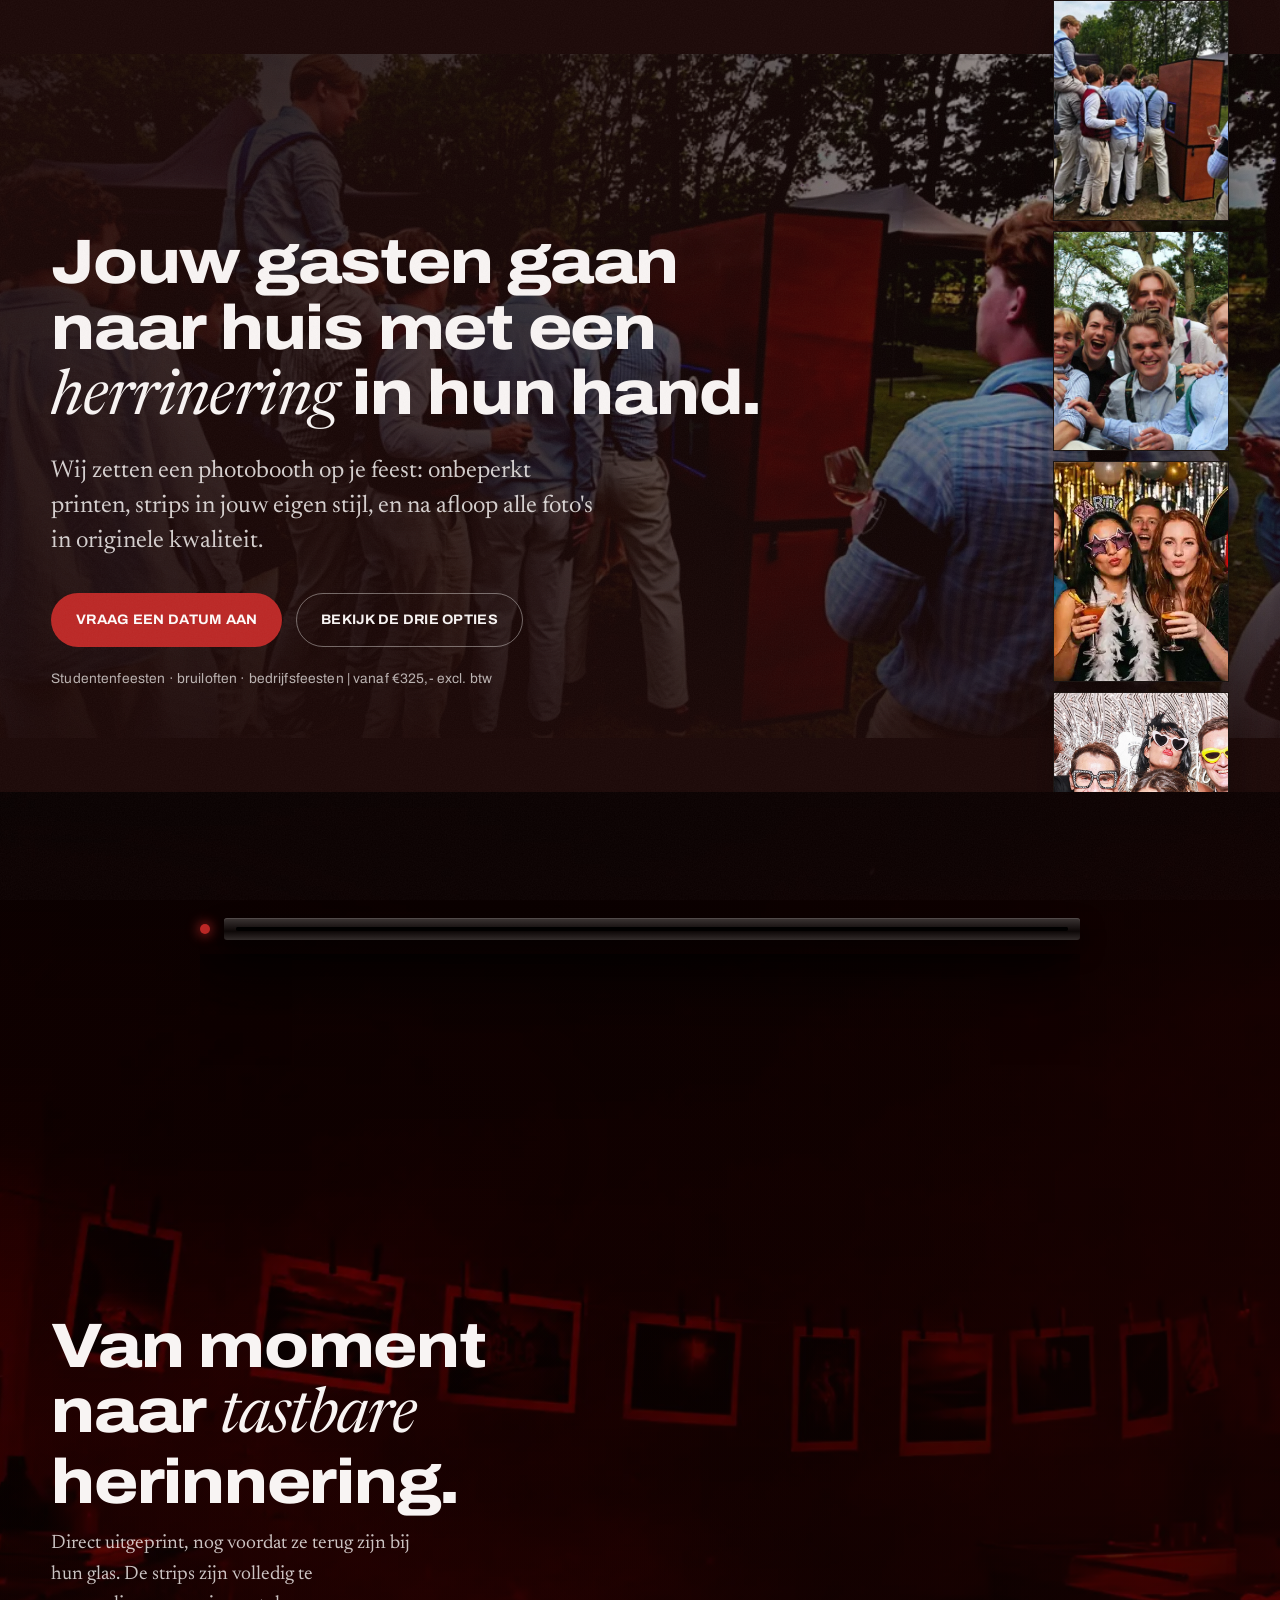
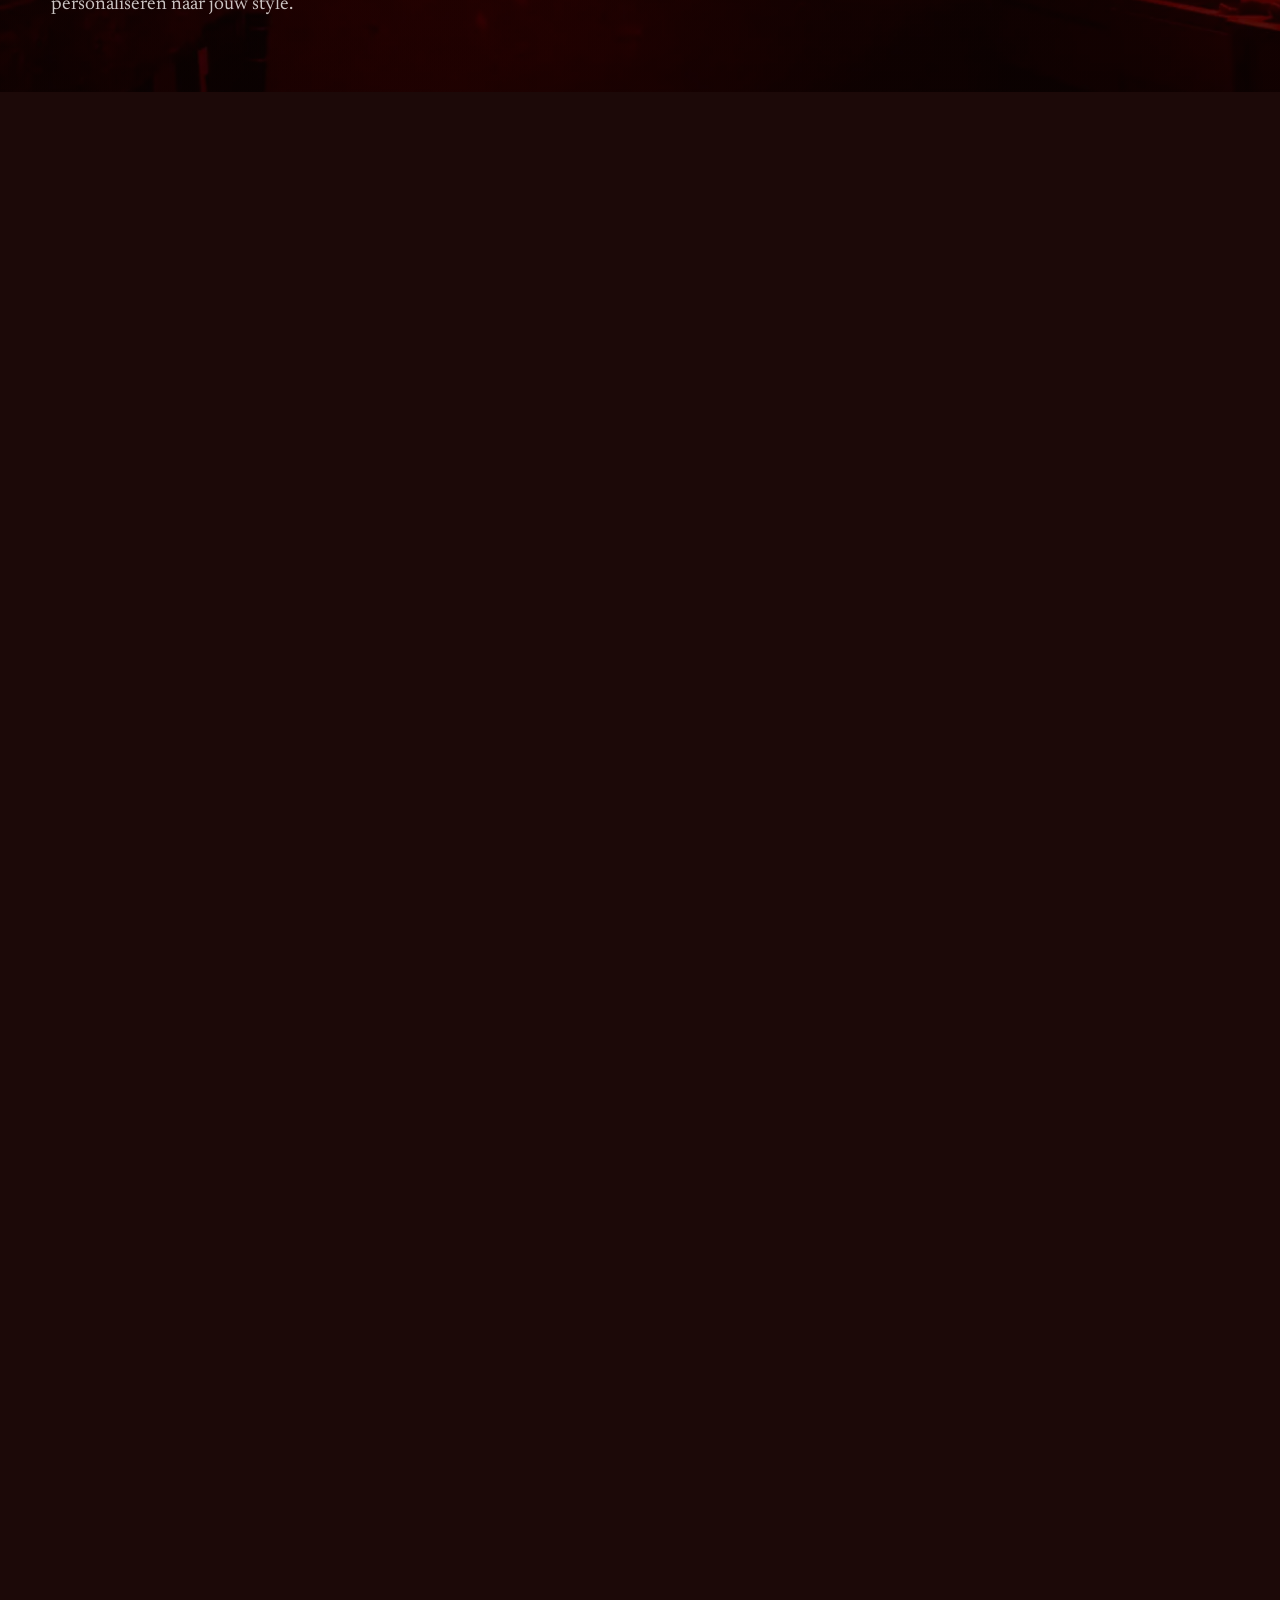
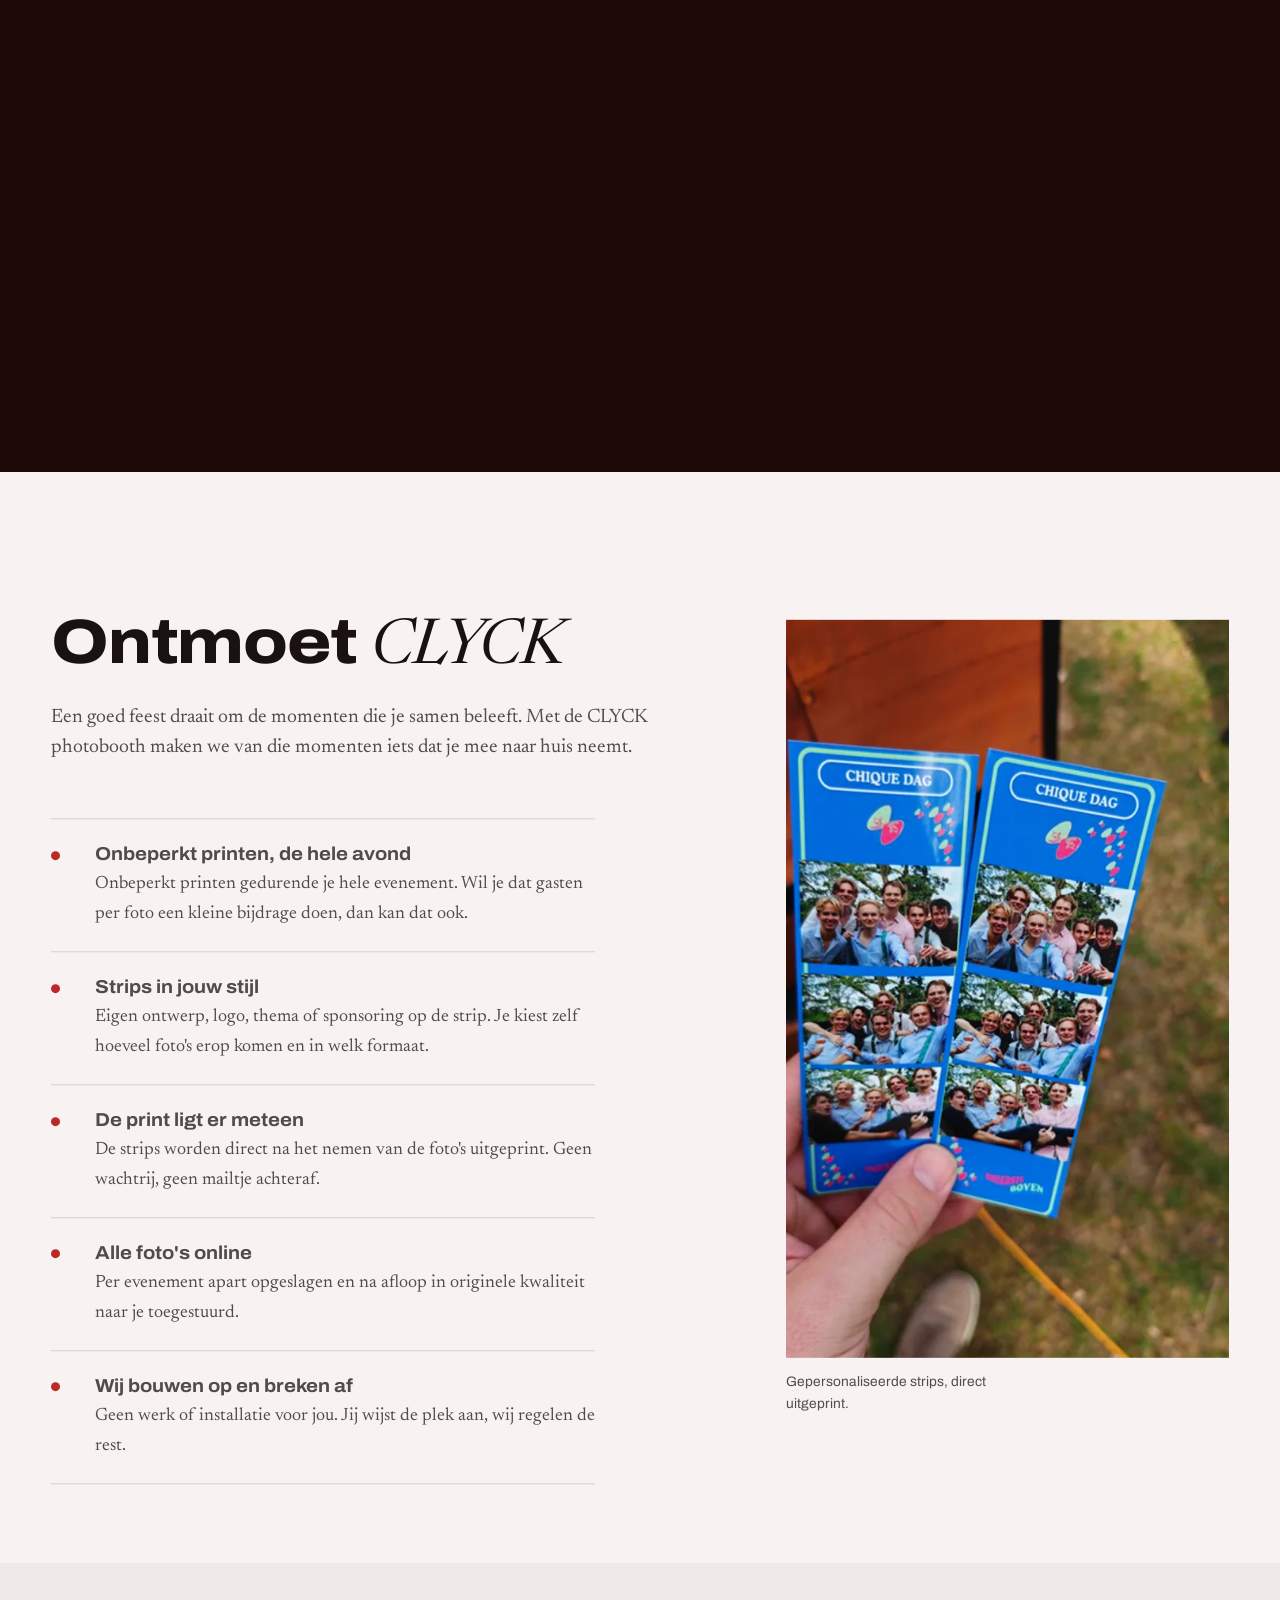
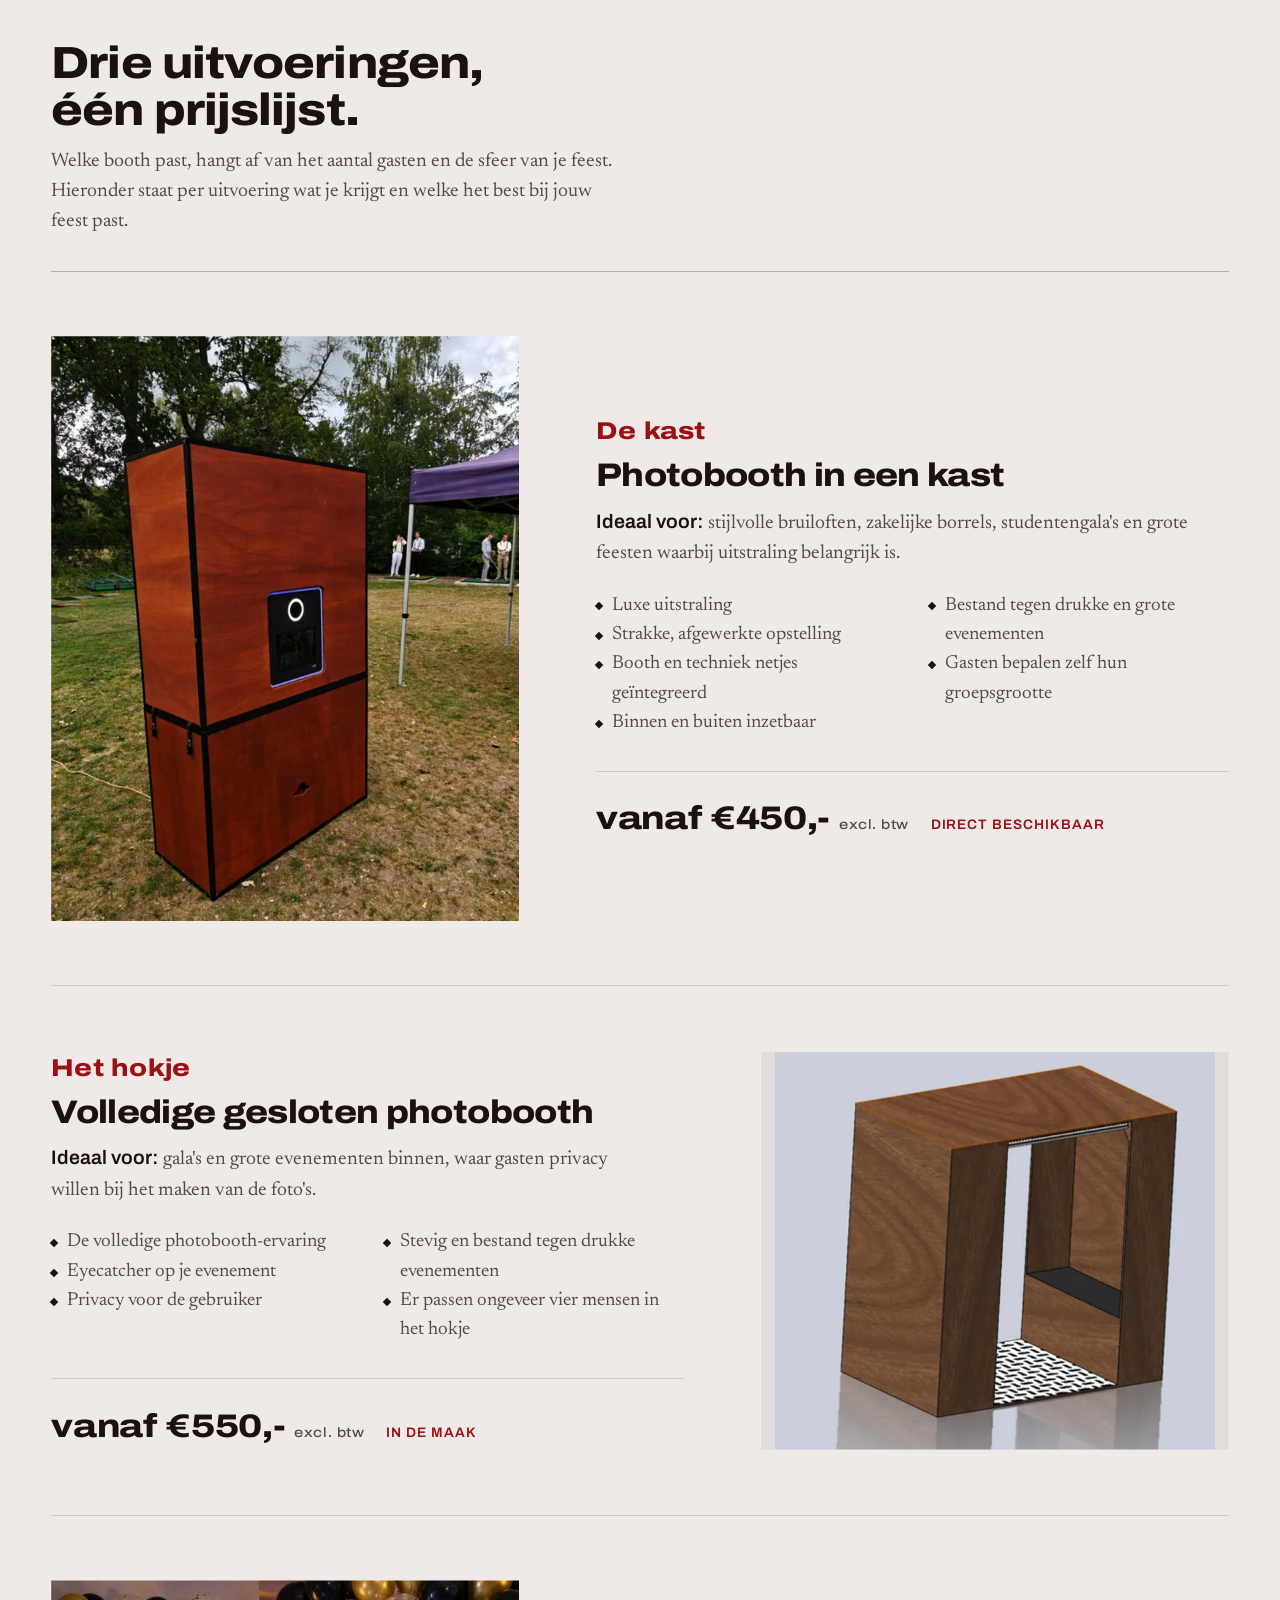
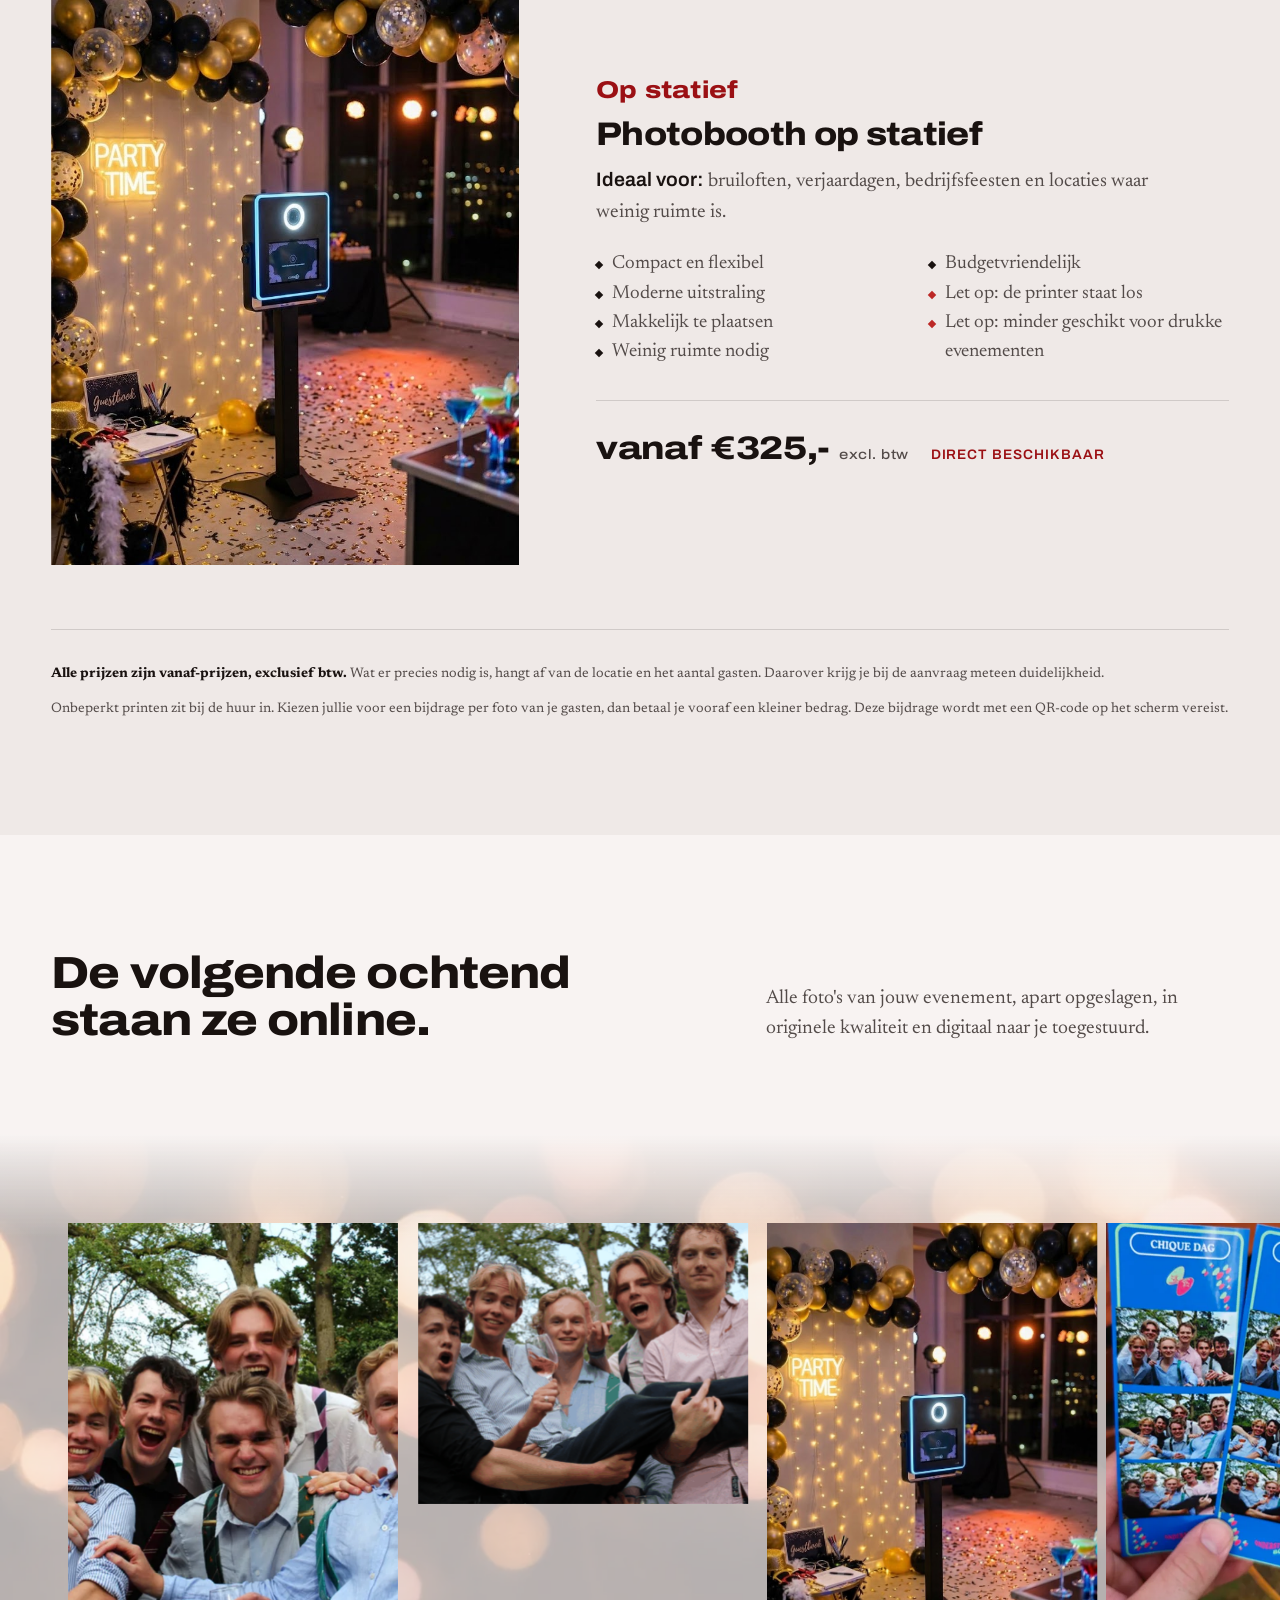
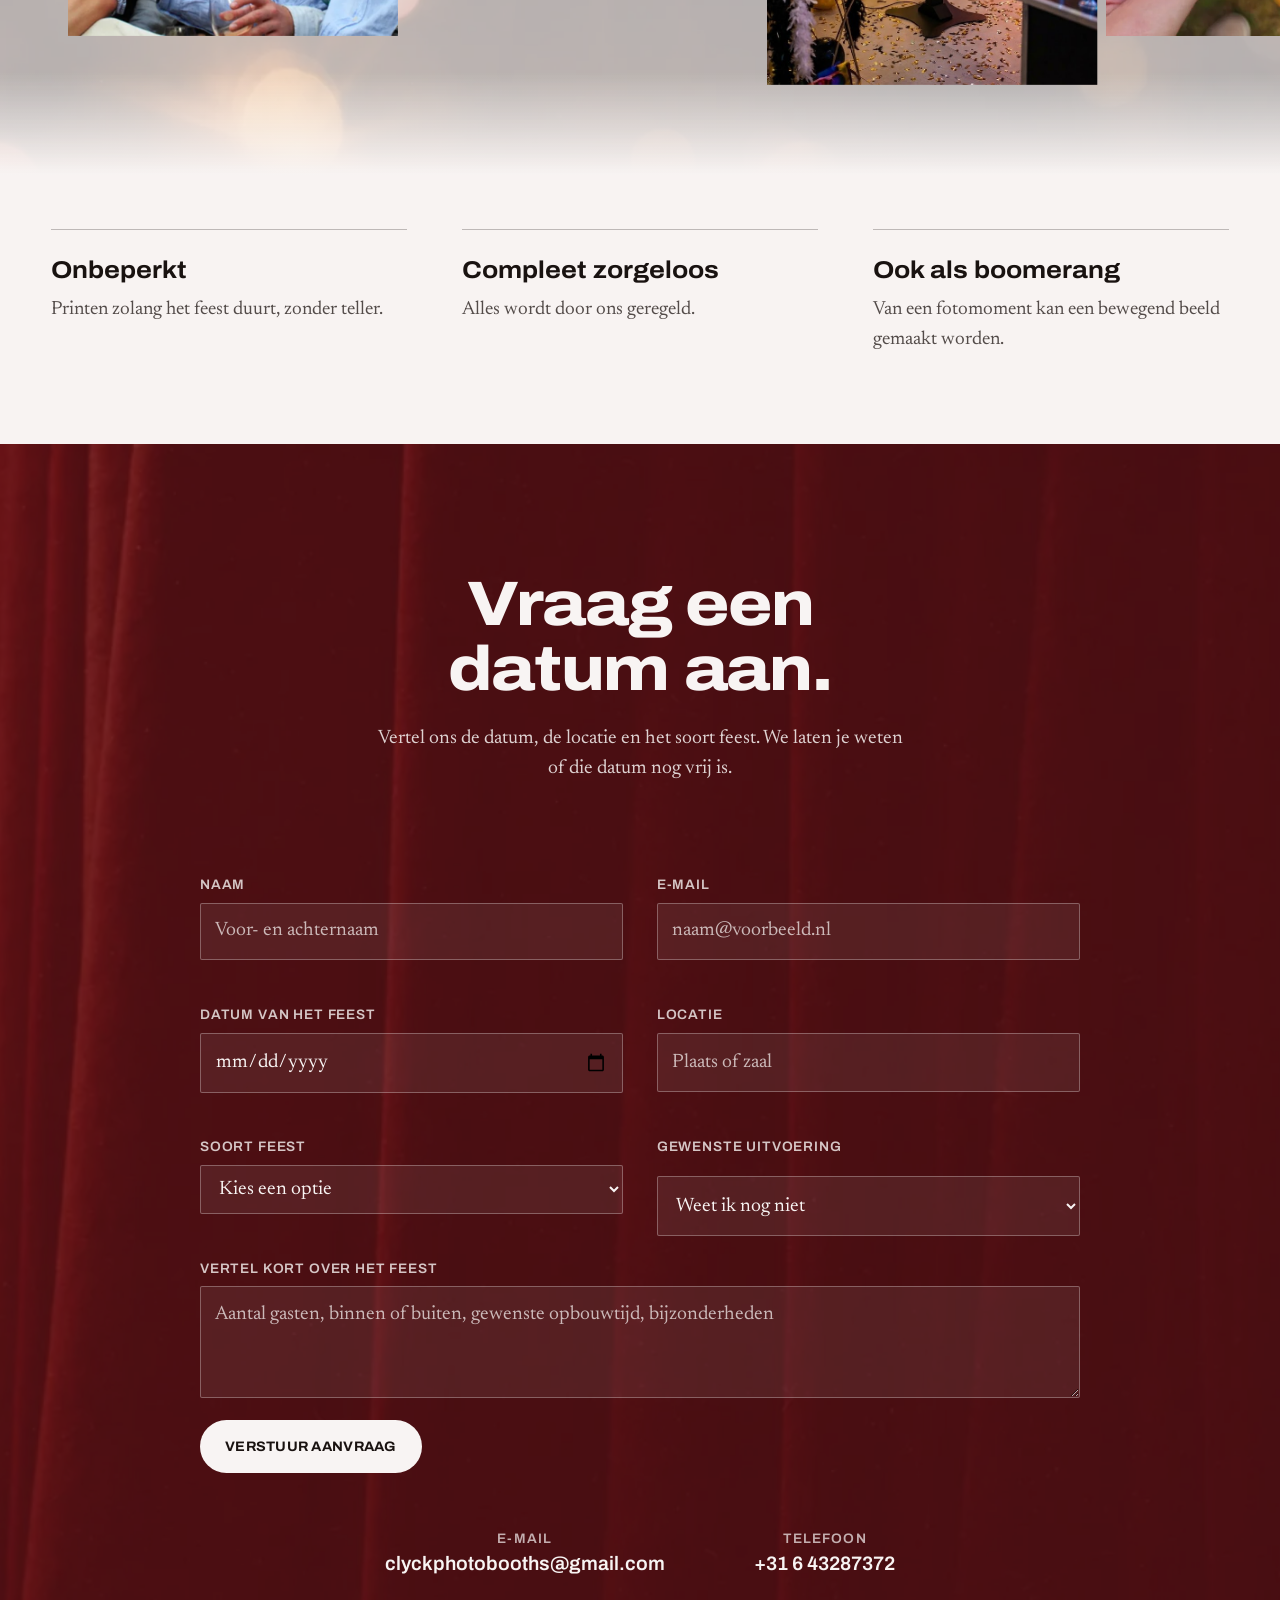
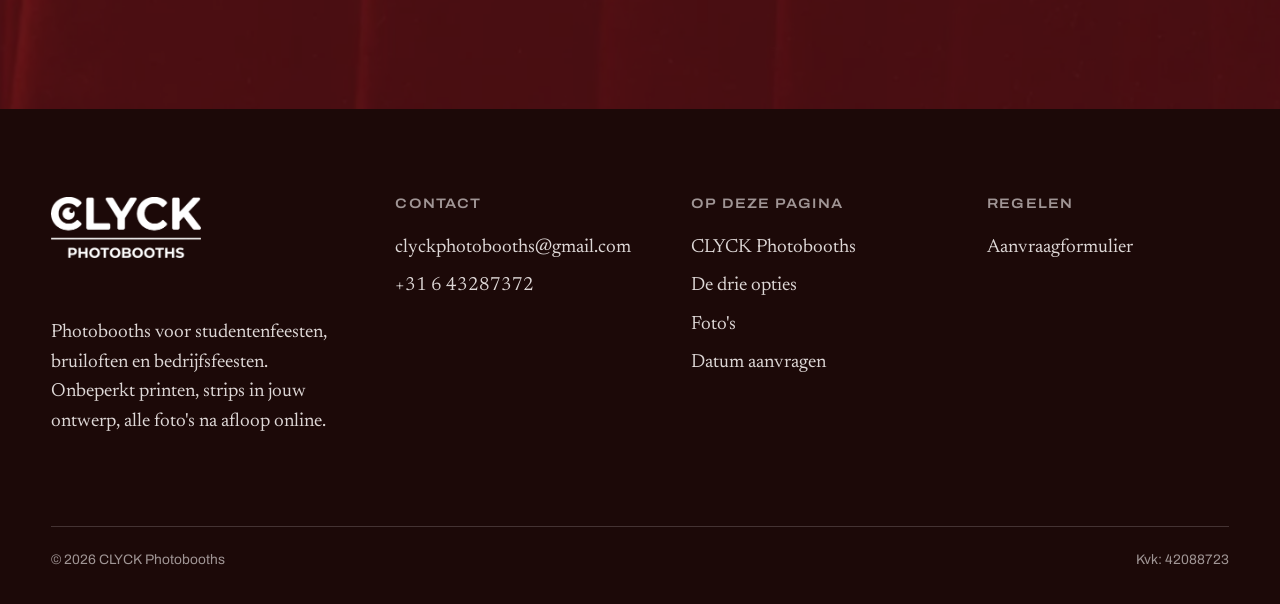
==== index.html @ 5e14bb79 "Boomerang en tekst verbetering" ====
<!DOCTYPE html>
<html lang="nl" class="no-js">
<head>
<meta charset="utf-8">
<meta name="viewport" content="width=device-width, initial-scale=1">
<title>CLYCK Photobooths — photobooth verhuur voor studentenfeesten, bruiloften en bedrijfsfeesten</title>
<meta name="description" content="CLYCK zet een photobooth op je feest: onbeperkt printen, fotostrips in jouw eigen ontwerp en alle foto's na afloop online. Drie uitvoeringen, vanaf €325,- excl. btw.">
<meta name="theme-color" content="#f6f3f1">
<meta property="og:title" content="CLYCK Photobooths">
<meta property="og:description" content="Onbeperkt printen, strips in jouw eigen stijl, alle foto's na afloop online.">
<meta property="og:image" content="assets/img/hero-partij.webp">
<meta property="og:type" content="website">
<link rel="icon" href="assets/logo/favicon.png">
<link rel="preload" as="image" href="assets/img/hero-partij.webp" fetchpriority="high">
<script>document.documentElement.classList.remove('no-js');document.documentElement.classList.add('js');</script>
<link rel="stylesheet" href="assets/css/style.css">
</head>
<body>
<a class="skip" href="#main">Naar de inhoud</a>
<div class="grain" aria-hidden="true"></div>


<header class="nav" id="nav">
  <a class="nav__logo" href="#top" aria-label="CLYCK Photobooths — naar boven">
    <img src="assets/logo/clyck-ink.webp" alt="CLYCK Photobooths" width="340" height="137">
    </a>
  <nav class="nav__links" aria-label="Hoofdnavigatie">
    <a href="#zo-werkt-het">Ontmoet CLYCK</a>
    <a href="#opties">Opties</a>
    <a href="#fotos">Foto's</a>
    <a href="#vragen">Vragen</a>
  </nav>
  <a class="btn btn--solid btn--sm nav__cta" href="#contact">Vraag een datum aan</a>
</header>

<main id="main">

  <section class="hero" id="top">
    <div class="hero__media">
      <img src="assets/img/hero-partij.webp" alt="Gasten op een tuinfeest rond een houten photobooth, tegen het vallen van de avond" width="1400" height="638" fetchpriority="high" decoding="async">
    </div>
    <div class="hero__scrim" aria-hidden="true"></div>
    <div class="hero__bar hero__bar--top" data-letterbox aria-hidden="true"></div>
    <div class="hero__bar hero__bar--bottom" data-letterbox aria-hidden="true"></div>

    <div class="wrap hero__grid">
      <div class="hero__copy">
        <h1 data-reveal-mask><span>Jouw gasten gaan naar huis met een <em>herrinering</em> in hun hand.</span></h1>
        <p class="lead" data-reveal>Wij zetten een photobooth op je feest: onbeperkt printen, strips in jouw eigen stijl, en na afloop alle foto's in originele kwaliteit.</p>
        <div class="hero__cta" data-reveal>
          <a class="btn btn--solid" href="#contact">Vraag een datum aan</a>
          <a class="btn btn--ghost" href="#opties">Bekijk de drie opties</a>
        </div>
        <p class="hero__meta" data-reveal>Studentenfeesten · bruiloften · bedrijfsfeesten | vanaf €325,- excl. btw</p>
      </div>
    </div>

    <div class="hero__strip" aria-hidden="true">
      <span class="hero__peg"></span>
      <div class="strip" data-strip>
        <figure class="strip__frame"><img src="assets/img/f-paar.webp" alt="" width="460" height="460" loading="eager" decoding="async"></figure>
        <figure class="strip__frame"><img src="assets/img/f-groep.webp" alt="" width="460" height="460" loading="eager" decoding="async"></figure>
        <figure class="strip__frame"><img src="assets/img/Feest1.webp" alt="" width="460" height="460" loading="eager" decoding="async"></figure>
        <figure class="strip__frame"><img src="assets/img/feest2.webp" alt="" width="460" height="460" loading="eager" decoding="async"></figure>
      </div>
    </div>
  </section>

  <section class="print" id="print" aria-labelledby="print-h">
    <div class="print__sticky">
      <img class="print__bg" src="assets/gen/darkroom.webp" alt="" aria-hidden="true" width="1600" height="900" loading="lazy" decoding="async">
      <div class="print__bg-veil" aria-hidden="true"></div>

      <div class="print__stage">
        <div class="print__slotrow">
          <div class="print__slot" aria-hidden="true"><span class="print__led"></span><span class="print__slot-bar"></span></div>
        </div>
        <div class="print__out">
          <div class="print__paper" id="print-paper">
            <div class="print__frames">
              <figure class="print__frame"><img src="assets/img/groepsfoto.JPG" alt="Gasten bij de photobooth in een kast" width="460" height="460" loading="lazy" decoding="async"><span class="print__cover" data-cover></span></figure>
              <figure class="print__frame"><img src="assets/img/groepsfoto2.JPG" alt="Een groep vrienden lachend in de camera" width="460" height="460" loading="lazy" decoding="async"><span class="print__cover" data-cover></span></figure>
              <figure class="print__frame"><img src="assets/img/f-groep.webp" alt="Twee gasten samen op de foto bij het tuinfeest" width="460" height="460" loading="lazy" decoding="async"><span class="print__cover" data-cover></span></figure>
            </div>
            <div class="print__sign">
              <img src="assets/logo/clyck-ink.webp" alt="CLYCK Photobooths" width="340" height="137">
              <span>eigen ontwerp</span>
            </div>
          </div>
        </div>
      </div>

      <div class="print__copy">
        <h2 id="print-h" data-reveal>Van moment naar <em>tastbare</em> herinnering.</h2>
        <p data-reveal>Direct uitgeprint, nog voordat ze terug zijn bij hun glas. De strips zijn volledig te personaliseren naar jouw style.</p>
      </div>
    </div>
  </section>

  <section class="bag" id="zo-werkt-het">
    <div class="wrap bag__grid">
      <div data-parallax-layer data-speed="0.35">
        <div class="bag__head" data-reveal>
          <h2>Ontmoet <span>CLYCK</span></h2>
          <p class="prose">Een goed feest draait om de momenten die je samen beleeft. Met de CLYCK photobooth maken we van die momenten iets dat je mee naar huis neemt.</p>
        </div>
        <ul class="bag__list" data-stagger>
          <li><span class="bag__dot" aria-hidden="true"></span><span><b>Onbeperkt printen, de hele avond</b> <span>Onbeperkt printen gedurende je hele evenement. Wil je dat gasten per foto een kleine bijdrage doen, dan kan dat ook.</span></span></li>
          <li><span class="bag__dot" aria-hidden="true"></span><span><b>Strips in jouw stijl</b> <span>Eigen ontwerp, logo, thema of sponsoring op de strip. Je kiest zelf hoeveel foto's erop komen en in welk formaat.</span></span></li>
          <li><span class="bag__dot" aria-hidden="true"></span><span><b>De print ligt er meteen</b> <span>De strips worden direct na het nemen van de foto's uitgeprint. Geen wachtrij, geen mailtje achteraf.</span></span></li>
          <li><span class="bag__dot" aria-hidden="true"></span><span><b>Alle foto's online</b> <span>Per evenement apart opgeslagen en na afloop in originele kwaliteit naar je toegestuurd.</span></span></li>
          <li><span class="bag__dot" aria-hidden="true"></span><span><b>Wij bouwen op en breken af</b> <span>Geen werk of installatie voor jou. Jij wijst de plek aan, wij regelen de rest.</span></span></li>
        </ul>
      </div>
      <figure class="bag__figure" data-parallax-layer data-speed="0.75" data-reveal-img>
        <img src="assets/img/prints-in-hand.webp" alt="Hand met twee uitgeprinte fotostrips van een feest" width="560" height="933" loading="lazy" decoding="async">
        <figcaption>Gepersonaliseerde strips, direct uitgeprint.</figcaption>
      </figure>
    </div>
  </section>

  <section class="options" id="opties">
    <div class="wrap">
      <div class="options__head" data-reveal>
        <h2>Drie uitvoeringen, één prijslijst.</h2>
        <p>Welke booth past, hangt af van het aantal gasten en de sfeer van je feest. Hieronder staat per uitvoering wat je krijgt en welke het best bij jouw feest past.</p>
      </div>

      <article class="opt" id="prijzen" data-reveal>
        <figure class="opt__figure" data-reveal-wipe>
          <img src="assets/img/optie-kast.webp" alt="De photobooth in een houten kast, buiten op een veld opgesteld" width="640" height="1405" loading="lazy" decoding="async">
        </figure>
        <div class="opt__body">
          <p class="opt__no">De kast</p>
          <h3>Photobooth in een kast</h3>
          <p class="opt__for"><b>Ideaal voor:</b> stijlvolle bruiloften, zakelijke borrels, studentengala's en grote feesten waarbij uitstraling belangrijk is.</p>
          <ul class="opt__specs">
            <li>Luxe uitstraling</li>
            <li>Strakke, afgewerkte opstelling</li>
            <li>Booth en techniek netjes geïntegreerd</li>
            <li>Binnen en buiten inzetbaar</li>
            <li>Bestand tegen drukke en grote evenementen</li>
            <li>Gasten bepalen zelf hun groepsgrootte</li>
          </ul>
          <div class="opt__foot">
            <span class="opt__price">vanaf €450,-<small> &nbsp;excl. btw</small></span>
            <span class="opt__status">Direct beschikbaar</span>
          </div>
        </div>
      </article>

      <article class="opt" data-reveal>
        <figure class="opt__figure opt__figure--render" data-reveal-wipe>
          <img src="assets/img/optie-gesloten.webp" alt="Ontwerp van de gesloten photobooth: een staande kast met een zitgedeelte dat met een gordijn wordt afgesloten" width="640" height="578" loading="lazy" decoding="async">
        </figure>
        <div class="opt__body">
          <p class="opt__no">Het hokje</p>
          <h3>Volledige gesloten photobooth</h3>
          <p class="opt__for"><b>Ideaal voor:</b> gala's en grote evenementen binnen, waar gasten privacy willen bij het maken van de foto's.</p>
          <ul class="opt__specs">
            <li>De volledige photobooth-ervaring</li>
            <li>Eyecatcher op je evenement</li>
            <li>Privacy voor de gebruiker</li>
            <li>Stevig en bestand tegen drukke evenementen</li>
            <li>Er passen ongeveer vier mensen in het hokje</li>
          </ul>
          <div class="opt__foot">
            <span class="opt__price">vanaf €550,-<small> &nbsp;excl. btw</small></span>
            <span class="opt__status">In de maak</span>
          </div>
        </div>
      </article>

      <article class="opt" data-reveal>
        <figure class="opt__figure" data-reveal-wipe>
          <img src="assets/img/statief2.jpg" alt="De photobooth op statief met een blauwe ringlamp tegen een witte wand" width="640" height="853" loading="lazy" decoding="async">
        </figure>
        <div class="opt__body">
          <p class="opt__no">Op statief</p>
          <h3>Photobooth op statief</h3>
          <p class="opt__for"><b>Ideaal voor:</b> bruiloften, verjaardagen, bedrijfsfeesten en locaties waar weinig ruimte is.</p>
          <ul class="opt__specs">
            <li>Compact en flexibel</li>
            <li>Moderne uitstraling</li>
            <li>Makkelijk te plaatsen</li>
            <li>Weinig ruimte nodig</li>
            <li>Budgetvriendelijk</li>
            <li class="warn">Let op: de printer staat los</li>
            <li class="warn">Let op: minder geschikt voor drukke evenementen</li>
          </ul>
          <div class="opt__foot">
            <span class="opt__price">vanaf €325,-<small> &nbsp;excl. btw</small></span>
            <span class="opt__status">Direct beschikbaar</span>
          </div>
        </div>
      </article>

      <div class="price-note" data-reveal>
        <p><b>Alle prijzen zijn vanaf-prijzen, exclusief btw.</b> Wat er precies nodig is, hangt af van de locatie en het aantal gasten. Daarover krijg je bij de aanvraag meteen duidelijkheid.</p>
        <p>Onbeperkt printen zit bij de huur in. Kiezen jullie voor een bijdrage per foto van je gasten, dan betaal je vooraf een kleiner bedrag. Deze bijdrage wordt met een QR-code op het scherm vereist.</p>
      </div>
    </div>
  </section>

 

  <section class="morning" id="fotos">
    <div class="wrap morning__head">
      <h2 data-reveal>De volgende ochtend staan ze online.</h2>
      <p data-reveal>Alle foto's van jouw evenement, apart opgeslagen, in originele kwaliteit en digitaal naar je toegestuurd.</p>
    </div>

    <div class="band">
      <div class="band__bg" aria-hidden="true"><img src="assets/gen/bokeh.webp" alt="" width="1600" height="900" loading="lazy" decoding="async"></div>
      <div class="band__row">
        <figure class="band__item" data-parallax-layer data-speed="0.9">
          <img src="assets/img/gal-1.webp" alt="Vrienden op een zomerfeest, lachend in de camera" width="900" height="599" loading="lazy" decoding="async">
  
        </figure>
        <figure class="band__item" data-parallax-layer data-speed="0.8">
          <img src="assets/img/boomerang1.gif" width="600" height="600" loading="lazy" decoding="async">
        </figure>
        <figure class="band__item" data-parallax-layer data-speed="0.7">
          <img src="assets/img/statief2.jpg" alt="De statiefbooth met ringlamp, klaar voor gebruik" width="480" height="640" loading="lazy" decoding="async">

        </figure>
        <figure class="band__item" aria-hidden="true">
          <img src="assets/img/prints-in-hand.webp" alt="" width="560" height="933" loading="lazy" decoding="async">

        </figure>
      </div>
    </div>

    <div class="wrap morning__facts" data-stagger>
      <div class="morning__fact"><b>Onbeperkt</b><span>Printen zolang het feest duurt, zonder teller.</span></div>
      <div class="morning__fact"><b>Compleet zorgeloos</b><span>Alles wordt door ons geregeld.</span></div>
      <div class="morning__fact"><b>Ook als boomerang</b><span>Van een fotomoment kan een bewegend beeld gemaakt worden.</span></div>
    </div>
  </section>

  <section class="door" id="contact">
    <div class="door__bg" aria-hidden="true"><img src="assets/gen/curtain.webp" alt="" width="1600" height="900" loading="lazy" decoding="async"></div>
    <div class="wrap-narrow door__inner">
      <div class="door__head">
        <h2 data-reveal>Vraag een datum aan.</h2>
        <p data-reveal>Vertel ons de datum, de locatie en het soort feest. We laten je weten of die datum nog vrij is.</p>
      </div>

      <form class="form" id="aanvraag" novalidate>
        <div class="field">
          <label for="naam">Naam</label>
          <input id="naam" name="naam" type="text" autocomplete="name" required placeholder="Voor- en achternaam">
          <p class="field__error" data-error-for="naam" aria-live="polite"></p>
        </div>
        <div class="field">
          <label for="email">E-mail</label>
          <input id="email" name="email" type="email" autocomplete="email" required placeholder="naam@voorbeeld.nl">
          <p class="field__error" data-error-for="email" aria-live="polite"></p>
        </div>
        <div class="field">
          <label for="datum">Datum van het feest</label>
          <input id="datum" name="datum" type="date" required>
          <p class="field__error" data-error-for="datum" aria-live="polite"></p>
        </div>
        <div class="field">
          <label for="locatie">Locatie</label>
          <input id="locatie" name="locatie" type="text" required placeholder="Plaats of zaal">
          <p class="field__error" data-error-for="locatie" aria-live="polite"></p>
        </div>
        <div class="field">
          <label for="soort">Soort feest</label>
          <select id="soort" name="soort" required>
            <option value="">Kies een optie</option>
            <option>Studentenfeest of gala</option>
            <option>Bruiloft</option>
            <option>Bedrijfsfeest</option>
            <option>Verjaardag of jubileum</option>
            <option>Anders</option>
          </select>
          <p class="field__error" data-error-for="soort" aria-live="polite"></p>
        </div>
        <div class="field">
          <label for="uitvoering">Gewenste uitvoering</label>
          <select id="uitvoering" name="uitvoering">
            <option value="">Weet ik nog niet</option>
            <option>De kast (vanaf €450,-)</option>
            <option>Het hokje — coming soon (vanaf €550,-)</option>
            <option>Op statief (vanaf €325,-)</option>
          </select>
        </div>
        <div class="field field--wide">
          <label for="bericht">Vertel kort over het feest</label>
          <textarea id="bericht" name="bericht" placeholder="Aantal gasten, binnen of buiten, gewenste opbouwtijd, bijzonderheden"></textarea>
        </div>
        <div class="form__actions field--wide">
          <button class="btn btn--night" type="submit">Verstuur aanvraag</button>
          <p class="form__status" id="form-status" role="status"></p>
        </div>
      </form>

      <div class="door__direct">
        <div><p class="label">E-mail</p><a href="mailto:info@clyckphotobooths.nl">clyckphotobooths@gmail.com</a></div>
        <div><p class="label">Telefoon</p><a href="tel:+31643287372">+31 6 43287372</a></div>
      </div>
    </div>
  </section>
</main>

<footer class="foot">
  <div class="wrap">
    <div class="foot__grid">
      <div class="foot__col">
        <p class="foot__logo"><img src="assets/logo/clyck-white.webp" alt="CLYCK Photobooths" width="340" height="137"></p>
        <br></br>
        <p>Photobooths voor studentenfeesten, bruiloften en bedrijfsfeesten. Onbeperkt printen, strips in jouw ontwerp, alle foto's na afloop online.</p>
      </div>
      <div class="foot__col">
        <h3>Contact</h3>
        <ul>
          <li><a href="mailto:info@clyckphotobooths.nl">clyckphotobooths@gmail.com</a></li>
          <li><a href="tel:+31643287372">+31 6 43287372</a></li>
        </ul>
      </div>
      <div class="foot__col">
        <h3>Op deze pagina</h3>
        <ul>
          <li><a href="#zo-werkt-het">CLYCK Photobooths</a></li>
          <li><a href="#opties">De drie opties</a></li>
          <li><a href="#fotos">Foto's</a></li>
          <li><a href="#contact">Datum aanvragen</a></li>
        </ul>
      </div>
      <div class="foot__col">
        <h3>Regelen</h3>
        <ul>
          <li><a href="#contact">Aanvraagformulier</a></li>
        </ul>
      </div>
    </div>
    <div class="foot__legal">
      <p>© <span class="num">2026</span> CLYCK Photobooths</p>
      <p> Kvk: 42088723</p>
    </div>
  </div>
</footer>

<script src="assets/vendor/gsap.min.js" defer></script>
<script src="assets/vendor/ScrollTrigger.min.js" defer></script>
<script src="assets/vendor/lenis.min.js" defer></script>
<script src="assets/js/main.js" defer></script>
</body>
</html>
---- assets/css/style.css ----
/* ==========================================================================
   CLYCK Photobooths — style.css
  Register: cinematic (direct).
   Rules that hold everywhere in this file:
   · colour is OKLCH; the page is paper (mean L ≈ 0.95), the accent is dokarood
   · only transform / opacity / clip-path-free masks are animated
   · every hover is gated behind (hover:hover) and (pointer:fine)
   · reveals enhance an already-visible default — with JS off nothing is hidden
   ========================================================================== */

/* --- fonts (self-hosted, OFL — see assets/fonts/fonts.css) ---------------- */
@import url("../fonts/fonts.css");

/* --- 1. tokens ----------------------------------------------------------- */
:root {
  color-scheme: light;

  /* surface + ink */
  --paper: oklch(0.968 0.005 35);      /* the print */
  --paper-2: oklch(0.938 0.007 35);    /* banded section ground */
  --ink: oklch(0.19 0.012 35);         /* the logo's black, one tick warm */
  --ink-2: oklch(0.42 0.012 35);       /* secondary text — 6.7:1 on paper */
  --hairline: oklch(0.19 0.012 35 / 0.14);
  --hairline-strong: oklch(0.19 0.012 35 / 0.26);

  /* light */
  --safelight: oklch(0.52 0.185 27);   /* accent — darkroom safelight red */
  --safelight-ink: oklch(0.44 0.17 27);
  --curtain: oklch(0.31 0.105 22);     /* the closed booth's velvet */
  --curtain-deep: oklch(0.22 0.075 22);
  --night: oklch(0.17 0.035 25);       /* the darkroom */
  --print: oklch(0.97 0.004 30);       /* paper under safelight */

  /* type */
  --display: "Archivo", "Helvetica Neue", Arial, sans-serif;
  --text: "Newsreader", Georgia, "Times New Roman", serif;

  --step--1: clamp(0.78rem, 0.75rem + 0.14vw, 0.86rem);
  --step-0: clamp(1.06rem, 1rem + 0.28vw, 1.22rem);
  --step-1: clamp(1.24rem, 1.12rem + 0.5vw, 1.55rem);
  --step-2: clamp(1.5rem, 1.28rem + 0.95vw, 2.1rem);
  --step-3: clamp(1.85rem, 1.45rem + 1.7vw, 2.9rem);
  --step-4: clamp(2.3rem, 1.6rem + 2.9vw, 4rem);
  --step-5: clamp(2.7rem, 1.5rem + 5vw, 5.6rem);

  /* space — deliberately unequal: the film breathes around the peak */
  --s-1: 0.5rem;  --s-2: 0.85rem;  --s-3: 1.35rem;  --s-4: 2.1rem;
  --s-5: 3.4rem;  --s-6: 5.6rem;   --s-7: 8.5rem;   --s-8: 12rem;

  --gutter: clamp(1.15rem, 4vw, 4.5rem);
  --measure: 66ch;

  /* motion */
  --ease-out-quart: cubic-bezier(0.23, 1, 0.32, 1);
  --ease-in-out-quart: cubic-bezier(0.77, 0, 0.175, 1);
  --ease-drawer: cubic-bezier(0.32, 0.72, 0, 1);

  /* layer scale */
  --z-grain: 60; --z-nav: 40; --z-strip: 20;
}

/* --- 2. reset-ish -------------------------------------------------------- */
*, *::before, *::after { box-sizing: border-box; }
html { -webkit-text-size-adjust: 100%; }
body {
  margin: 0;
  background: var(--paper);
  color: var(--ink);
  font-family: var(--text);
  font-size: var(--step-0);
  line-height: 1.55;
  font-optical-sizing: auto;
  overflow-x: clip;
}
h1, h2, h3, h4 {
  font-family: var(--display);
  font-weight: 800;
  font-stretch: 114%;
  letter-spacing: -0.02em;
  line-height: 1.04;
  text-wrap: balance;
  margin: 0;
}
p { margin: 0; text-wrap: pretty; }
/* `height: auto` beats the presentational height from the img height="" attribute,
   without which every aspect-ratio rule below is silently ignored. */
img, picture, svg { display: block; max-width: 100%; height: auto; }
/* Flex/grid items that hold a photo must be allowed to shrink below the image's
   intrinsic width, otherwise the track is sized by the photo and overflows. */
.strip__frame, .print__frames > *, .opt__figure, .band__item, .bag__figure,
.hero__strip, .print__out, .print__paper, .morning__head > * { min-width: 0; }
a { color: inherit; }
button, input, select, textarea { font: inherit; color: inherit; }
:where(a, button, summary, input, select, textarea):focus-visible {
  outline: 2px solid var(--safelight);
  outline-offset: 3px;
  border-radius: 1px;
}
::selection { background: oklch(0.52 0.185 27 / 0.22); }

/* --- 3. primitives ------------------------------------------------------- */
.wrap { width: min(1220px, 100% - 2 * var(--gutter)); margin-inline: auto; }
.wrap-narrow { width: min(880px, 100% - 2 * var(--gutter)); margin-inline: auto; }
.lead { font-size: var(--step-1); line-height: 1.45; color: var(--ink-2); max-width: 56ch; }
.prose { max-width: var(--measure); }
.rule { border: 0; border-top: 1px solid var(--hairline); margin: 0; }
.label {
  font-family: var(--display);
  font-weight: 600;
  font-stretch: 100%;
  font-size: var(--step--1);
  letter-spacing: 0.08em;
  text-transform: uppercase;
  color: var(--ink-2);
}
.num { font-variant-numeric: tabular-nums; }
.skip {
  position: absolute; left: -9999px; top: 0; z-index: 90;
  background: var(--ink); color: var(--paper); padding: 0.7rem 1.1rem;
}
.skip:focus { left: var(--gutter); top: var(--s-2); }

/* grain: one fixed, non-animating pass, and no mix-blend-mode — a full-viewport
   blend is a whole-frame pass on every painted frame (measured: ~20 fps at 4x CPU). */
.grain {
  position: fixed; inset: 0; z-index: var(--z-grain);
  pointer-events: none; opacity: 0.045;
  background-image: url("data:image/svg+xml,%3Csvg xmlns='http://www.w3.org/2000/svg' width='220' height='220'%3E%3Cfilter id='n'%3E%3CfeTurbulence type='fractalNoise' baseFrequency='0.78' numOctaves='3' stitchTiles='stitch'/%3E%3CfeColorMatrix type='saturate' values='0'/%3E%3C/filter%3E%3Crect width='220' height='220' filter='url(%23n)'/%3E%3C/svg%3E");
}

/* buttons — the only element allowed to be a pill */
.btn {
  display: inline-flex; align-items: center; gap: 0.6rem;
  font-family: var(--display); font-weight: 700; font-stretch: 104%;
  font-size: var(--step--1); letter-spacing: 0.02em; text-transform: uppercase;
  padding: 0.95rem 1.5rem; border-radius: 999px;
  text-decoration: none; border: 1px solid transparent; cursor: pointer;
  transition: background-color 140ms var(--ease-out-quart),
              color 140ms var(--ease-out-quart),
              border-color 140ms var(--ease-out-quart),
              transform 140ms var(--ease-out-quart);
}
.btn--solid { background: var(--safelight); color: oklch(0.99 0.005 30); }
.btn--ghost { border-color: var(--hairline-strong); color: var(--ink); background: transparent; }
.btn--night { background: var(--print); color: var(--ink); }
.btn--sm { padding: 0.62rem 1.05rem; }
.btn:disabled { opacity: 0.55; cursor: not-allowed; }
@media (hover: hover) and (pointer: fine) {
  .btn--solid:hover { background: var(--safelight-ink); }
  .btn--ghost:hover { border-color: var(--ink); background: oklch(0.19 0.012 35 / 0.05); }
  .btn--night:hover { background: var(--paper); }
}
.btn:active { transform: scale(0.975); }

/* the filmstrip motif — square frames, hairline border, as in the logo mark */
.strip { display: flex; flex-direction: column; gap: 10px; margin: 0; }
.strip__frame {
  position: relative; flex: 1; overflow: hidden;
  border: 1.5px solid var(--ink); background: var(--paper);
  aspect-ratio: 1; margin: 0;
}
.strip__frame img { width: 100%; height: 100%; object-fit: cover; }
/* perforations echo the logo's sprocket edge */
.strip--holed .strip__frame::after {
  content: ""; position: absolute; inset: 4px;
  border: 1px dashed oklch(1 0 0 / 0.5); pointer-events: none; opacity: 0;
}

/* --- 4. navigation — deliberately not a status bar ---------------------- */
.nav {
  position: fixed; inset: 0 0 auto 0; z-index: var(--z-nav);
  display: flex; align-items: center; justify-content: space-between;
  gap: var(--s-3);
  padding: 0.7rem var(--gutter);
  background: oklch(0.968 0.005 35 / 0.86);
  backdrop-filter: blur(9px) saturate(1.1);
  border-bottom: 1px solid transparent;
  transform: translateY(-101%);
  transition: transform 380ms var(--ease-drawer), border-color 380ms linear;
}
.nav.is-in { transform: translateY(0); border-color: var(--hairline); }
.nav__logo img { width: 118px; height: auto; }
.nav__links { display: none; gap: var(--s-4); }
.nav__links a {
  font-family: var(--display); font-weight: 500; font-size: var(--step--1);
  text-decoration: none; color: var(--ink-2); position: relative;
  transition: color 140ms var(--ease-out-quart);
}
.nav__links a::after {
  content: ""; position: absolute; left: 0; right: 0; bottom: -4px; height: 1px;
  background: var(--safelight); transform: scaleX(0); transform-origin: 0 50%;
  transition: transform 220ms var(--ease-out-quart);
}
@media (hover: hover) and (pointer: fine) {
  .nav__links a:hover { color: var(--ink); }
  .nav__links a:hover::after { transform: scaleX(1); }
}
.nav__cta { white-space: nowrap; }
@media (min-width: 900px) {
  .nav { padding-block: 0.85rem; }
  .nav__logo img { width: 138px; }
  .nav__links { display: flex; }
}

/* --- 5. scene 1 — de avond (hero) --------------------------------------- */
.hero {
  position: relative;
  display: grid; align-content: end;
  min-height: 88svh;
  padding-block: var(--s-6) clamp(3.5rem, 8vw, 6.5rem);
  isolation: isolate;
  overflow: clip;
}
.hero__media { position: absolute; inset: 0; z-index: -2; }
.hero__media img {
  width: 100%; height: 100%; object-fit: cover;
  object-position: 62% 45%;
  transform: scale(1.04);
  will-change: transform;
}
.hero__scrim {
  position: absolute; inset: 0; z-index: -1;
  background:
    linear-gradient(105deg, oklch(0.17 0.035 25 / 0.94) 0%, oklch(0.17 0.035 25 / 0.8) 42%, oklch(0.17 0.035 25 / 0.32) 78%, oklch(0.17 0.035 25 / 0.55) 100%),
    linear-gradient(to top, oklch(0.17 0.035 25 / 0.9), transparent 55%);
}
/* letterbox: the frame of the film, not fixed bars (opens from 0 via transform) */
.hero__bar {
  position: absolute; left: 0; right: 0; height: 6svh;
  background: var(--night); z-index: 2; transform-origin: top;
}
.hero__bar--top { top: 0; }
.hero__bar--bottom { bottom: 0; transform-origin: bottom; }
.js .hero__bar { transform: scaleY(0); }
.hero__grid {
  display: grid; gap: var(--s-5); align-items: end;
  grid-template-columns: 1fr;
}
.hero__copy { color: var(--print); max-width: min(48rem, 100%); }
.hero__copy h1 { font-size: var(--step-4); color: var(--print); max-width: 16ch; }
.hero__copy h1 em {
  font-family: var(--text); font-style: italic; font-weight: 400;
  font-stretch: 100%; letter-spacing: -0.01em;
}
.hero__copy .lead { color: oklch(0.97 0.004 30 / 0.84); max-width: 40ch; margin-top: var(--s-3); }
.hero__cta { display: flex; flex-wrap: wrap; gap: var(--s-2); margin-top: var(--s-4); }
.hero__meta {
  margin-top: var(--s-3); font-size: var(--step--1); color: oklch(0.97 0.004 30 / 0.72);
  font-family: var(--display); font-weight: 400; letter-spacing: 0.01em;
}
.hero .btn--solid { color: oklch(0.99 0.005 30); }
.hero .btn--ghost { border-color: oklch(0.97 0.004 30 / 0.4); color: var(--print); }
@media (hover: hover) and (pointer: fine) {
  .hero .btn--ghost:hover { border-color: var(--print); background: oklch(0.97 0.004 30 / 0.1); }
}

/* the strip hangs over the hero's bottom edge and crosses into the next band */
.hero__strip {
  position: absolute;
  top: 0;
  right: var(--gutter);
  width: clamp(112px, 15vw, 176px);
  height: calc(100% + 7.5rem);
  z-index: var(--z-strip);
  filter: drop-shadow(0 14px 24px oklch(0.1 0.02 25 / 0.45));
}
.hero__strip .strip { height: 100%; }
.hero__strip .strip__frame { background: oklch(0.99 0.003 30); }
.hero__peg {
  position: absolute; top: 0; left: 50%; transform: translate(-50%, -40%);
  width: 46px; height: 12px; background: var(--ink); border-radius: 2px;
}
/* on a phone the strip cannot hang beside the type, so it turns horizontal
   (the logo's own filmstrip) and rides above the headline */
@media (max-width: 899px) {
  .hero { min-height: 94svh; }
  .hero__strip {
    position: static; order: -1; width: auto; height: auto;
    margin: 0 var(--gutter) var(--s-4);
    filter: drop-shadow(0 10px 18px oklch(0.1 0.02 25 / 0.45));
  }
  .hero__strip .strip { flex-direction: row; gap: 8px; height: auto; }
  .hero__strip .strip__frame { aspect-ratio: 1; }
  .hero__peg { display: none; }
}

/* --- 6. scene 2 — wat er in de tas zit ---------------------------------- */
.bag { padding-block: clamp(4.5rem, 10vw, 9rem) clamp(3rem, 7vw, 6rem); background: var(--paper); }
.bag__grid { display: grid; gap: var(--s-6); grid-template-columns: 1fr; align-items: start; }
.bag__head { max-width: min(38rem, 100%); }
.bag__head h2 { font-size: var(--step-4); max-width: 16ch; }
.bag__head h2 span { font-family: var(--text); font-style: italic; font-weight: 400; }
.bag__head .prose { margin-top: var(--s-3); color: var(--ink-2); }
.bag__list { margin: var(--s-5) 0 0; padding: 0; list-style: none; max-width: min(34rem, 100%); }
.bag__list li {
  display: grid; grid-template-columns: 1.4rem 1fr; gap: var(--s-3);
  padding-block: var(--s-3); border-top: 1px solid var(--hairline);
  font-size: var(--step-0);
}
.bag__list li:last-child { border-bottom: 1px solid var(--hairline); }
.bag__list b { font-family: var(--display); font-weight: 700; font-stretch: 108%; display: block; }
.bag__list span { color: var(--ink-2); font-size: 0.96em; }
.bag__dot { width: 9px; height: 9px; margin-top: 0.55em; border-radius: 50%; background: var(--safelight); }
.bag__figure { margin: 0; position: relative; }
.bag__figure img { width: 100%; aspect-ratio: 3 / 5; object-fit: cover; object-position: 50% 35%; }
.bag__figure figcaption {
  margin-top: var(--s-2); font-family: var(--display); font-weight: 400;
  font-size: var(--step--1); color: var(--ink-2); max-width: 30ch;
}
@media (min-width: 860px) {
  .bag__grid { grid-template-columns: 1.05fr 0.72fr; gap: clamp(3rem, 7vw, 7rem); }
}

/* --- 7. scene 3 — drie opties, één prijslijst --------------------------- */
.options { padding-block: clamp(3rem, 6vw, 5.5rem) clamp(4rem, 9vw, 8rem); background: var(--paper-2); }
.options__head { padding-bottom: var(--s-4); border-bottom: 1px solid var(--hairline-strong); }
.options__head h2 { font-size: var(--step-3); max-width: 22ch; }
.options__head p { margin-top: var(--s-2); color: var(--ink-2); max-width: 52ch; }
.opt {
  display: grid; gap: var(--s-4);
  padding-block: clamp(2.4rem, 5vw, 4.2rem);
  border-bottom: 1px solid var(--hairline);
  grid-template-columns: 1fr;
}
.opt__no {
  font-family: var(--display); font-weight: 800; font-stretch: 118%;
  font-size: var(--step-1); color: var(--safelight-ink); letter-spacing: 0.01em;
}
.opt__body h3 { font-size: var(--step-2); margin-top: var(--s-1); }
.opt__for { margin-top: var(--s-2); color: var(--ink-2); max-width: min(38rem, 100%); }
.opt__for b { color: var(--ink); font-family: var(--display); font-weight: 600; }
.opt__specs { margin: var(--s-3) 0 0; padding: 0; list-style: none; columns: 2; column-gap: var(--s-4); }
.opt__specs li { break-inside: avoid; padding-left: 1rem; position: relative; font-size: 0.97em; color: var(--ink-2); }
.opt__specs li::before {
  content: ""; position: absolute; left: 0; top: 0.68em;
  width: 6px; height: 6px; background: var(--ink); transform: rotate(45deg);
}
.opt__specs li.warn::before { background: var(--safelight); }
.opt__foot {
  display: flex; flex-wrap: wrap; align-items: baseline; gap: var(--s-3);
  margin-top: var(--s-4); padding-top: var(--s-3); border-top: 1px solid var(--hairline);
}
.opt__price {
  font-family: var(--display); font-weight: 800; font-stretch: 118%;
  font-size: var(--step-2); letter-spacing: -0.01em;
}
.opt__price small { font-size: 0.42em; font-weight: 500; color: var(--ink-2); letter-spacing: 0.04em; }
.opt__status {
  font-family: var(--display); font-size: var(--step--1); font-weight: 600;
  text-transform: uppercase; letter-spacing: 0.07em; color: var(--safelight-ink);
}
.opt__figure { margin: 0; overflow: hidden; }
.opt__figure img { width: 100%; aspect-ratio: 4 / 5; object-fit: cover; }
.opt__figure--render img { object-fit: contain; background: oklch(0.9 0.004 35); aspect-ratio: 4 / 3.4; }
@media (min-width: 900px) {
  .opt {
    grid-template-columns: minmax(0, 0.85fr) minmax(0, 1.15fr);
    gap: clamp(2rem, 6vw, 6rem); align-items: center;
  }
  .opt:nth-of-type(even) { grid-template-columns: minmax(0, 1.15fr) minmax(0, 0.85fr); }
  .opt:nth-of-type(even) .opt__figure { order: 2; }
}
.price-note {
  display: grid; gap: var(--s-2); margin-top: var(--s-4);
  font-size: var(--step--1); color: var(--ink-2);
}
.price-note b { color: var(--ink); }

/* --- 8. scene 4 — DE PRINT (peak; pinned, scroll-scrubbed) --------------- */
.print { position: relative; background: var(--night); color: var(--print); height: 320vh; }
.print__sticky { position: sticky; top: 0; height: 100svh; overflow: hidden; }
.print__bg { position: absolute; inset: 0; width: 100%; height: 100%; object-fit: cover; opacity: 0.85; }
.print__bg-veil {
  position: absolute; inset: 0;
  background: radial-gradient(120% 90% at 22% 40%, transparent 0%, oklch(0.12 0.03 25 / 0.72) 70%),
              linear-gradient(to right, oklch(0.12 0.03 25 / 0.55), oklch(0.12 0.03 25 / 0.85));
}
.print__stage {
  position: relative; height: 100%;
  display: grid; grid-template-rows: auto 1fr;
  gap: var(--s-2);
}
.print__slotrow { position: relative; margin-top: clamp(9svh, 14svh, 20svh); padding-inline: var(--gutter); }
.print__slot {
  display: flex; align-items: center; gap: var(--s-2);
  width: min(880px, 100% - 2 * var(--gutter)); margin-inline: auto;
}
.print__led {
  width: 10px; height: 10px; border-radius: 50%; flex: none;
  background: var(--safelight); box-shadow: 0 0 12px 2px oklch(0.52 0.185 27 / 0.7);
}
.print__slot-bar {
  position: relative; height: 22px; flex: 1; border-radius: 3px;
  background: linear-gradient(to bottom, oklch(0.34 0.01 25), oklch(0.14 0.01 25) 60%, oklch(0.3 0.01 25));
  box-shadow: inset 0 1px 0 oklch(0.5 0.01 25 / 0.5), 0 10px 22px oklch(0.05 0 0 / 0.6);
}
.print__slot-bar::after {
  content: ""; position: absolute; left: 12px; right: 12px; top: 9px; height: 4px;
  background: oklch(0.07 0.01 25); border-radius: 2px;
  box-shadow: inset 0 2px 3px oklch(0 0 0 / 0.9);
}
/* the window the paper emerges into: clipped at the slot, open at the bottom */
.print__out {
  position: relative; overflow: hidden;
  width: min(880px, 100% - 2 * var(--gutter));
  margin: 0 auto; height: calc(100svh - clamp(9svh, 14svh, 20svh) - 1.6rem);
  perspective: 1400px;
}
.print__paper {
  position: absolute; inset: 0 0 auto 0;
  transform-origin: 50% 0;
  background: linear-gradient(178deg, oklch(0.985 0.004 30), oklch(0.955 0.008 30));
  padding: clamp(0.8rem, 1.6vw, 1.5rem);
  box-shadow: 0 26px 60px oklch(0.06 0.02 25 / 0.7);
  display: grid; grid-template-rows: 1fr auto; gap: clamp(0.6rem, 1.4vw, 1.2rem);
}
/* JS owns the "not yet printed" state (transform set by the timeline);
   without JS the print is simply there. */
.print__frames { display: grid; grid-template-columns: repeat(3, minmax(0, 1fr)); gap: clamp(0.5rem, 1.3vw, 1.1rem); }
.print__frame {
  position: relative; overflow: hidden; margin: 0;
  background: oklch(0.9 0.006 30);
  aspect-ratio: 1;
}
.print__frame img { width: 100%; height: 100%; object-fit: cover; }
/* the cover slides up = the photo "develops"; pure transform.
   Default (no JS, reduced motion) = already developed. */
.print__cover {
  position: absolute; inset: 0; background: oklch(0.99 0.003 30);
  transform: translateY(-101%);
}
.js .print__cover { transform: translateY(0); will-change: transform; }
.print__sign {
  display: flex; align-items: flex-end; justify-content: space-between; gap: var(--s-2);
  font-family: var(--display); font-size: var(--step--1);
  color: var(--ink); padding-inline: 0.2rem;
}
.print__sign img { width: 96px; height: auto; }
.print__sign span { color: var(--ink-2); font-weight: 500; letter-spacing: 0.04em; }
.print__copy {
  position: absolute; left: var(--gutter); bottom: clamp(2rem, 8svh, 6rem);
  max-width: min(34rem, 42vw); z-index: 3;
}
.print__copy h2 { font-size: var(--step-4); color: var(--print); }
.print__copy h2 em { font-family: var(--text); font-style: italic; font-weight: 400; }
.print__copy p { margin-top: var(--s-2); color: oklch(0.97 0.004 30 / 0.8); font-size: var(--step-0); max-width: 34ch; }
.print__flourish {
  position: absolute; right: var(--gutter); top: 50%; z-index: 3;
  writing-mode: vertical-rl; font-family: var(--display); font-size: var(--step--1);
  color: oklch(0.97 0.004 30 / 0.55); letter-spacing: 0.14em; text-transform: uppercase;
}
@media (max-width: 899px) {
  .print { height: 260vh; }
  .print__copy { max-width: none; left: var(--gutter); right: var(--gutter); bottom: clamp(1.2rem, 5svh, 3rem); }
  .print__copy h2 { font-size: var(--step-3); }
  .print__flourish { display: none; }
  .print__frames { grid-template-columns: repeat(3, 1fr); }
}

/* --- 9. scene 5 — de volgende ochtend ----------------------------------- */
.morning { padding-block: clamp(4rem, 9vw, 8rem) clamp(3rem, 7vw, 6rem); background: var(--paper); }
.morning__head { display: grid; gap: var(--s-3); grid-template-columns: 1fr; align-items: end; }
.morning__head h2 { font-size: var(--step-3); max-width: 26ch; }
.morning__head p { color: var(--ink-2); max-width: 44ch; }
.band { position: relative; margin-top: var(--s-6); padding-block: var(--s-6); overflow: clip; }
.band__bg { position: absolute; inset: 0; z-index: 0; }
.band__bg img { width: 100%; height: 100%; object-fit: cover; opacity: 0.3; }
.band__bg::after {
  content: ""; position: absolute; inset: 0;
  background: linear-gradient(to bottom, var(--paper) 0%, transparent 16%, transparent 84%, var(--paper) 100%);
}
.band__row { position: relative; z-index: 1; display: flex; gap: var(--s-3); width: max-content; padding-inline: var(--gutter); }
.band__item { margin: 0; width: clamp(190px, 26vw, 330px); }
.band__item img { width: 100%; aspect-ratio: 4 / 5; object-fit: cover; will-change: transform; }
.band__item:nth-child(2) img { aspect-ratio: 4 / 3.4; }
.band__item:nth-child(3) img { aspect-ratio: 4 / 5.6; }
.band__item figcaption {
  margin-top: var(--s-2); font-family: var(--display); font-size: var(--step--1);
  color: var(--ink-2); font-weight: 400;
}
.morning__facts { display: grid; gap: var(--s-4); margin-top: var(--s-5); grid-template-columns: 1fr; }
.morning__fact { padding-top: var(--s-3); border-top: 1px solid var(--hairline-strong); }
.morning__fact b { font-family: var(--display); font-weight: 700; font-stretch: 110%; display: block; font-size: var(--step-1); }
.morning__fact span { color: var(--ink-2); display: block; margin-top: 0.35rem; font-size: 0.98em; }
@media (min-width: 780px) {
  .morning__head { grid-template-columns: 1.2fr 0.8fr; }
  .morning__facts { grid-template-columns: repeat(3, 1fr); gap: var(--s-5); }
}

/* --- 10. scene 6 — gala's, privacy en vragen ---------------------------- */
.gala { position: relative; padding-block: clamp(4rem, 9vw, 8rem); background: var(--curtain-deep); color: var(--print); overflow: clip; }
.gala__bg { position: absolute; inset: 0; opacity: 0.4; }
.gala__bg img { width: 100%; height: 100%; object-fit: cover; }
.gala__grid { position: relative; display: grid; gap: var(--s-5); grid-template-columns: 1fr; }
.gala__note { max-width: min(24rem, 100%); }
.gala__note .label { color: oklch(0.97 0.004 30 / 0.7); }
.gala__note h2 { font-size: var(--step-3); color: var(--print); margin-top: var(--s-2); }
.gala__body { max-width: min(46rem, 100%); }
.gala__body p { color: oklch(0.97 0.004 30 / 0.82); }
.gala__body p + p { margin-top: var(--s-3); }
.gala__body .label { color: oklch(0.97 0.004 30 / 0.62); display: block; margin-bottom: var(--s-2); }
.faq { position: relative; margin-top: var(--s-6); border-top: 1px solid oklch(0.97 0.004 30 / 0.22); }
.faq details { border-bottom: 1px solid oklch(0.97 0.004 30 / 0.22); interpolate-size: allow-keywords; }
.faq summary {
  display: grid; grid-template-columns: 1fr auto; gap: var(--s-3); align-items: center;
  padding-block: var(--s-3); cursor: pointer; list-style: none;
  font-family: var(--display); font-weight: 700; font-stretch: 108%; font-size: var(--step-1);
  transition: color 140ms var(--ease-out-quart);
}
.faq summary::-webkit-details-marker { display: none; }
.faq summary::after {
  content: ""; width: 12px; height: 12px; border-right: 1.5px solid currentColor;
  border-bottom: 1.5px solid currentColor; transform: rotate(45deg) translate(-2px, -2px);
  transition: transform 240ms var(--ease-out-quart);
}
.faq details[open] summary::after { transform: rotate(225deg) translate(-2px, -2px); }
.faq__answer { padding-bottom: var(--s-3); max-width: 62ch; color: oklch(0.97 0.004 30 / 0.82); }
.faq details::details-content {
  block-size: 0; overflow: hidden;
  transition: block-size 280ms var(--ease-out-quart), content-visibility 280ms allow-discrete;
}
.faq details[open]::details-content { block-size: auto; }
@media (hover: hover) and (pointer: fine) {
  .faq summary:hover { color: var(--safelight); }
}
@media (min-width: 860px) {
  .gala__grid { grid-template-columns: 0.5fr 1fr; gap: clamp(3rem, 8vw, 8rem); }
}

/* --- 11. scene 7 — vraag een datum aan (de deur) ------------------------ */
.door { position: relative; background: var(--curtain); color: var(--print); padding-block: clamp(4.5rem, 10vw, 9rem); overflow: clip; }
.door__bg { position: absolute; inset: 0; opacity: 0.22; }
.door__bg img { width: 100%; height: 100%; object-fit: cover; }
.door__inner { position: relative; }
.door__head { text-align: center; max-width: min(34rem, 100%); margin-inline: auto; }
.door__head h2 { font-size: var(--step-4); color: var(--print); }
.door__head p { margin-top: var(--s-3); color: oklch(0.97 0.004 30 / 0.85); }
.form { margin-top: var(--s-6); display: grid; gap: var(--s-3); grid-template-columns: 1fr; }
.field { display: grid; gap: 0.45rem; }
.field label {
  font-family: var(--display); font-size: var(--step--1); font-weight: 600;
  letter-spacing: 0.06em; text-transform: uppercase; color: oklch(0.97 0.004 30 / 0.8);
}
.field :is(input, select, textarea) {
  font-family: var(--text); font-size: var(--step-0);
  padding: 0.8rem 0.9rem; background: oklch(0.97 0.004 30 / 0.07);
  color: var(--print); border: 1px solid oklch(0.97 0.004 30 / 0.3); border-radius: 2px;
  transition: border-color 140ms var(--ease-out-quart), background-color 140ms var(--ease-out-quart);
}
.field textarea { min-height: 7rem; resize: vertical; }
.field ::placeholder { color: oklch(0.97 0.004 30 / 0.72); }
.field :is(input, select, textarea):focus { background: oklch(0.97 0.004 30 / 0.12); border-color: var(--print); }
.field select option { color: var(--ink); background: var(--paper); }
.field__error { font-size: var(--step--1); color: oklch(0.85 0.09 30); min-height: 1.1em; }
.field[data-invalid] :is(input, select, textarea) { border-color: oklch(0.85 0.09 30); }
.form__actions { display: flex; flex-wrap: wrap; align-items: center; gap: var(--s-3); }
.form__status { font-family: var(--display); font-size: var(--step--1); color: oklch(0.97 0.004 30 / 0.85); }
.door__direct { margin-top: var(--s-5); display: grid; gap: var(--s-3); text-align: center; }
.door__direct a { text-decoration: none; font-family: var(--display); font-weight: 600; }
.door__direct a:hover { text-decoration: underline; }
.door__direct .label { color: oklch(0.97 0.004 30 / 0.7); }
@media (min-width: 760px) {
  .form { grid-template-columns: 1fr 1fr; gap: var(--s-3) var(--s-4); }
  .field--wide { grid-column: 1 / -1; }
  .door__direct { grid-template-columns: repeat(2, auto); justify-content: center; gap: var(--s-6); }
}

/* --- 12. footer --------------------------------------------------------- */
.foot { background: var(--night); color: var(--print); padding-block: clamp(3rem, 7vw, 5.5rem) var(--s-4); }
.foot__grid { display: grid; gap: var(--s-5); grid-template-columns: 1fr; }
.foot__logo img { width: 150px; height: auto; }
.foot__col h3 {
  font-size: var(--step--1); font-family: var(--display); font-weight: 600;
  letter-spacing: 0.08em; text-transform: uppercase; color: oklch(0.97 0.004 30 / 0.6);
}
.foot__col ul { list-style: none; margin: var(--s-3) 0 0; padding: 0; display: grid; gap: 0.5rem; }
.foot__col a, .foot__col p { color: oklch(0.97 0.004 30 / 0.88); text-decoration: none; font-size: 0.98em; }
.foot__col a:hover { text-decoration: underline; }
.foot__legal {
  margin-top: var(--s-6); padding-top: var(--s-3); border-top: 1px solid oklch(0.97 0.004 30 / 0.18);
  display: flex; flex-wrap: wrap; gap: var(--s-3); justify-content: space-between;
  font-family: var(--display); font-size: var(--step--1); color: oklch(0.97 0.004 30 / 0.6);
}
@media (min-width: 820px) { .foot__grid { grid-template-columns: 1.2fr 1fr 1fr 1fr; } }

/* --- 13. entrance system (JS adds .js on <html>; without it, all visible) */
.js [data-reveal] { opacity: 0; }
.js [data-reveal-img] { transform: scale(1.045); }
.js [data-reveal-mask] > * { transform: translateY(105%); }
.js [data-reveal-mask] { overflow: hidden; }
.js [data-reveal-wipe] { clip-path: inset(0 100% 0 0); }

/* --- 14. no-JS and reduced motion: the static cut of the same film ------- */
.no-js .print { height: auto; }
.no-js .print__sticky { position: static; height: auto; padding-block: var(--s-6); }
.no-js .print__stage { grid-template-rows: auto auto; }
.no-js .print__out { height: auto; overflow: visible; }
.no-js .print__paper { position: static; }
/* relative (not static): a static element cannot carry z-index, so it would
   paint underneath the absolutely positioned darkroom veil */
.no-js .print__copy { position: relative; z-index: 3; max-width: none; margin-top: var(--s-5); }

@media (prefers-reduced-motion: reduce) {
  :root { --ease-out-quart: ease; --ease-drawer: ease; }
  .js [data-reveal], .js [data-reveal-img], .js [data-reveal-mask] > * { opacity: 1; transform: none; }
  .js [data-reveal-wipe] { clip-path: none; }
  .js .hero__bar { transform: scaleY(1); }
  .hero__media img { transform: none; }
  .print { height: auto; }
  .print__sticky { position: static; height: auto; padding-block: var(--s-6); }
  .print__stage { grid-template-rows: auto auto; }
  .print__out { height: auto; overflow: visible; }
  .print__paper, .js .print__paper { position: static; transform: none; }
  .print__cover, .js .print__cover { transform: translateY(-101%); }
  .print__copy { position: relative; z-index: 3; max-width: none; margin-top: var(--s-5); }
  .print__copy h2, .print__copy p { opacity: 1; }
  .band__item img { transform: none !important; }
  .nav { transition: none; }
}
@media print { .nav, .grain { display: none; } }
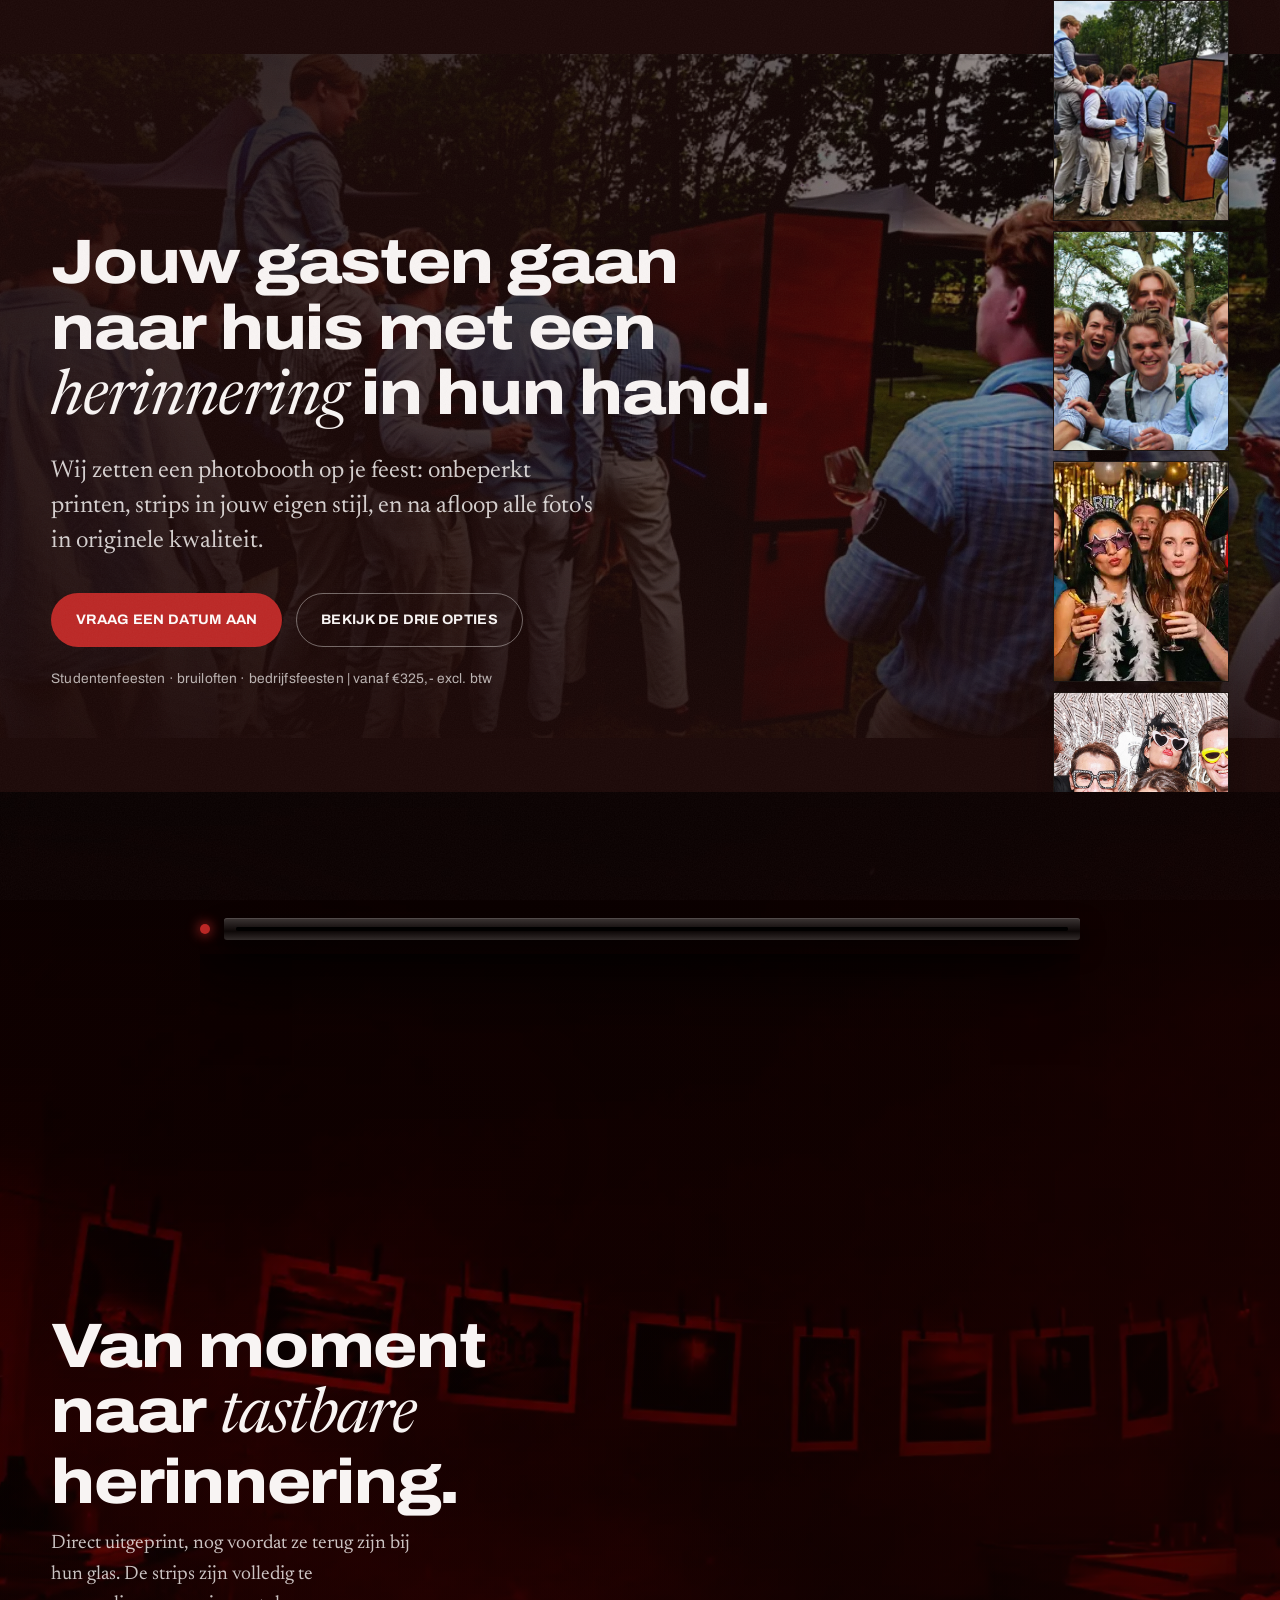
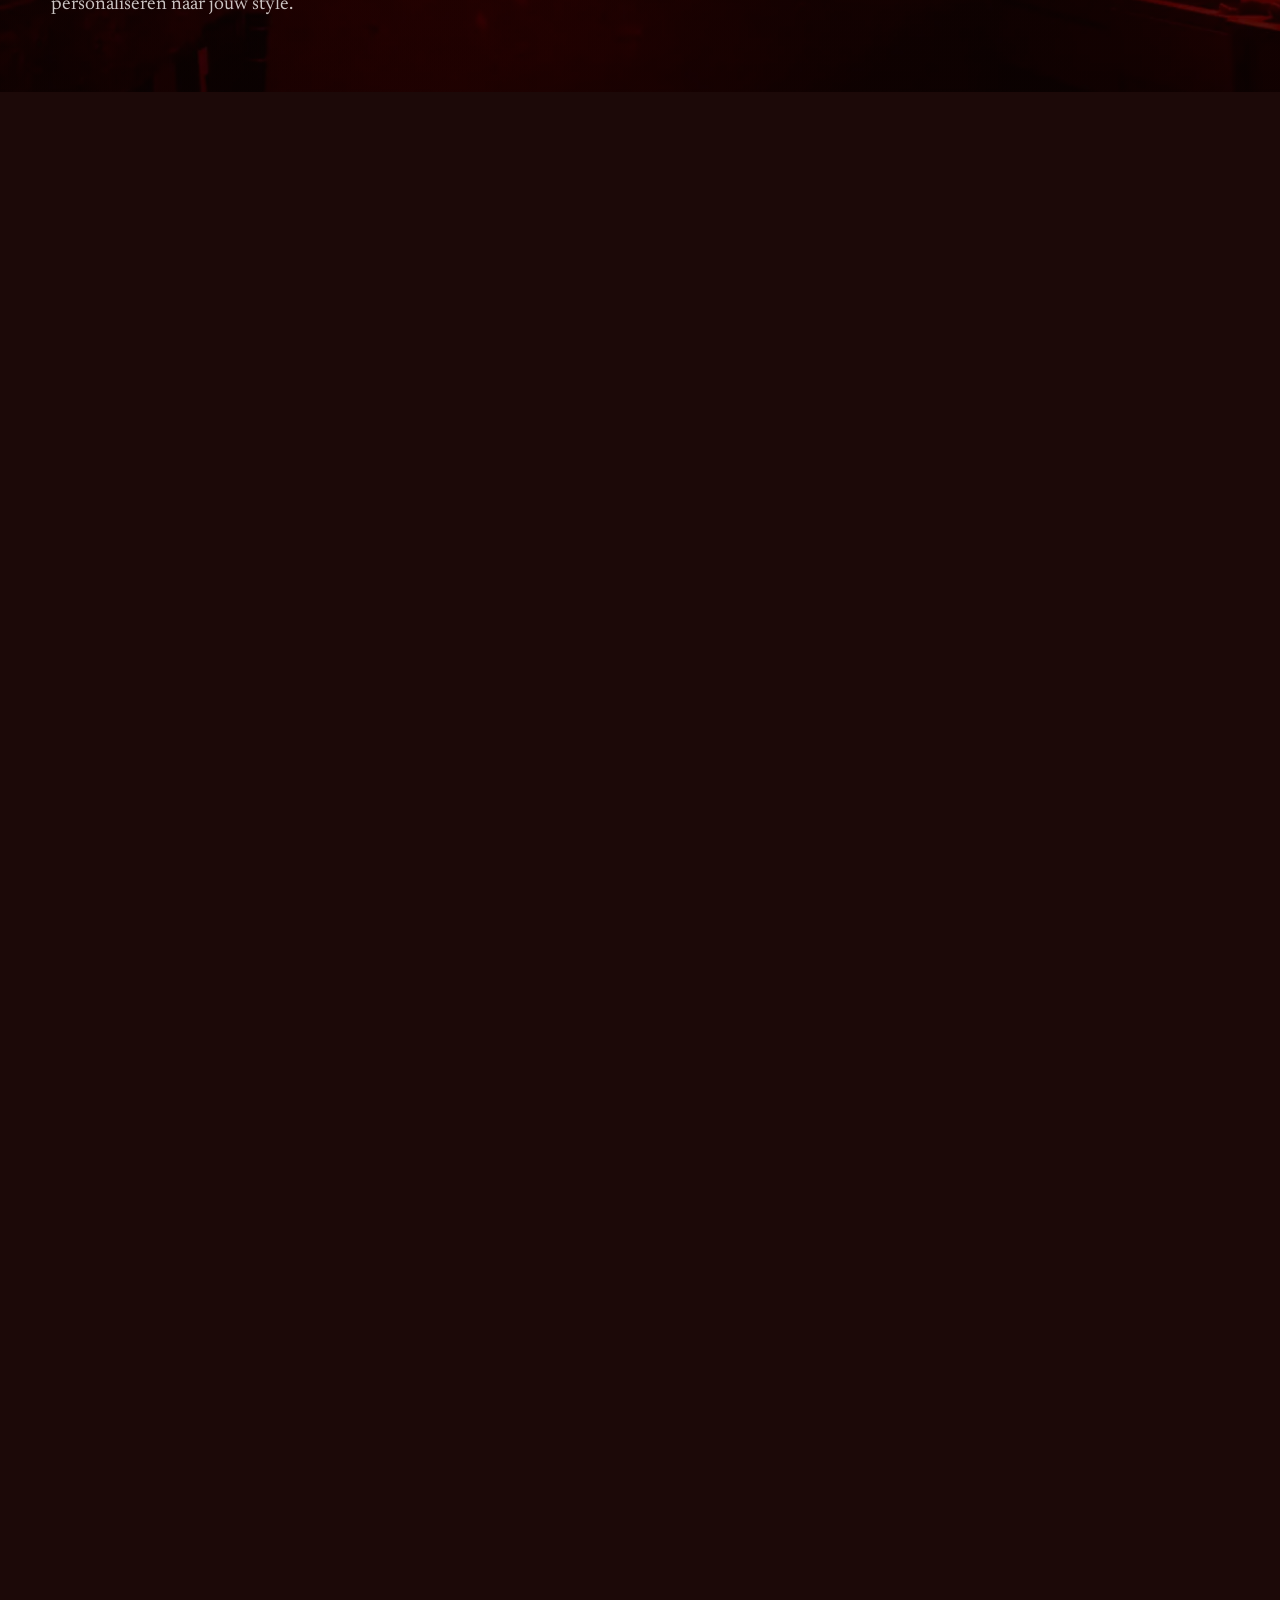
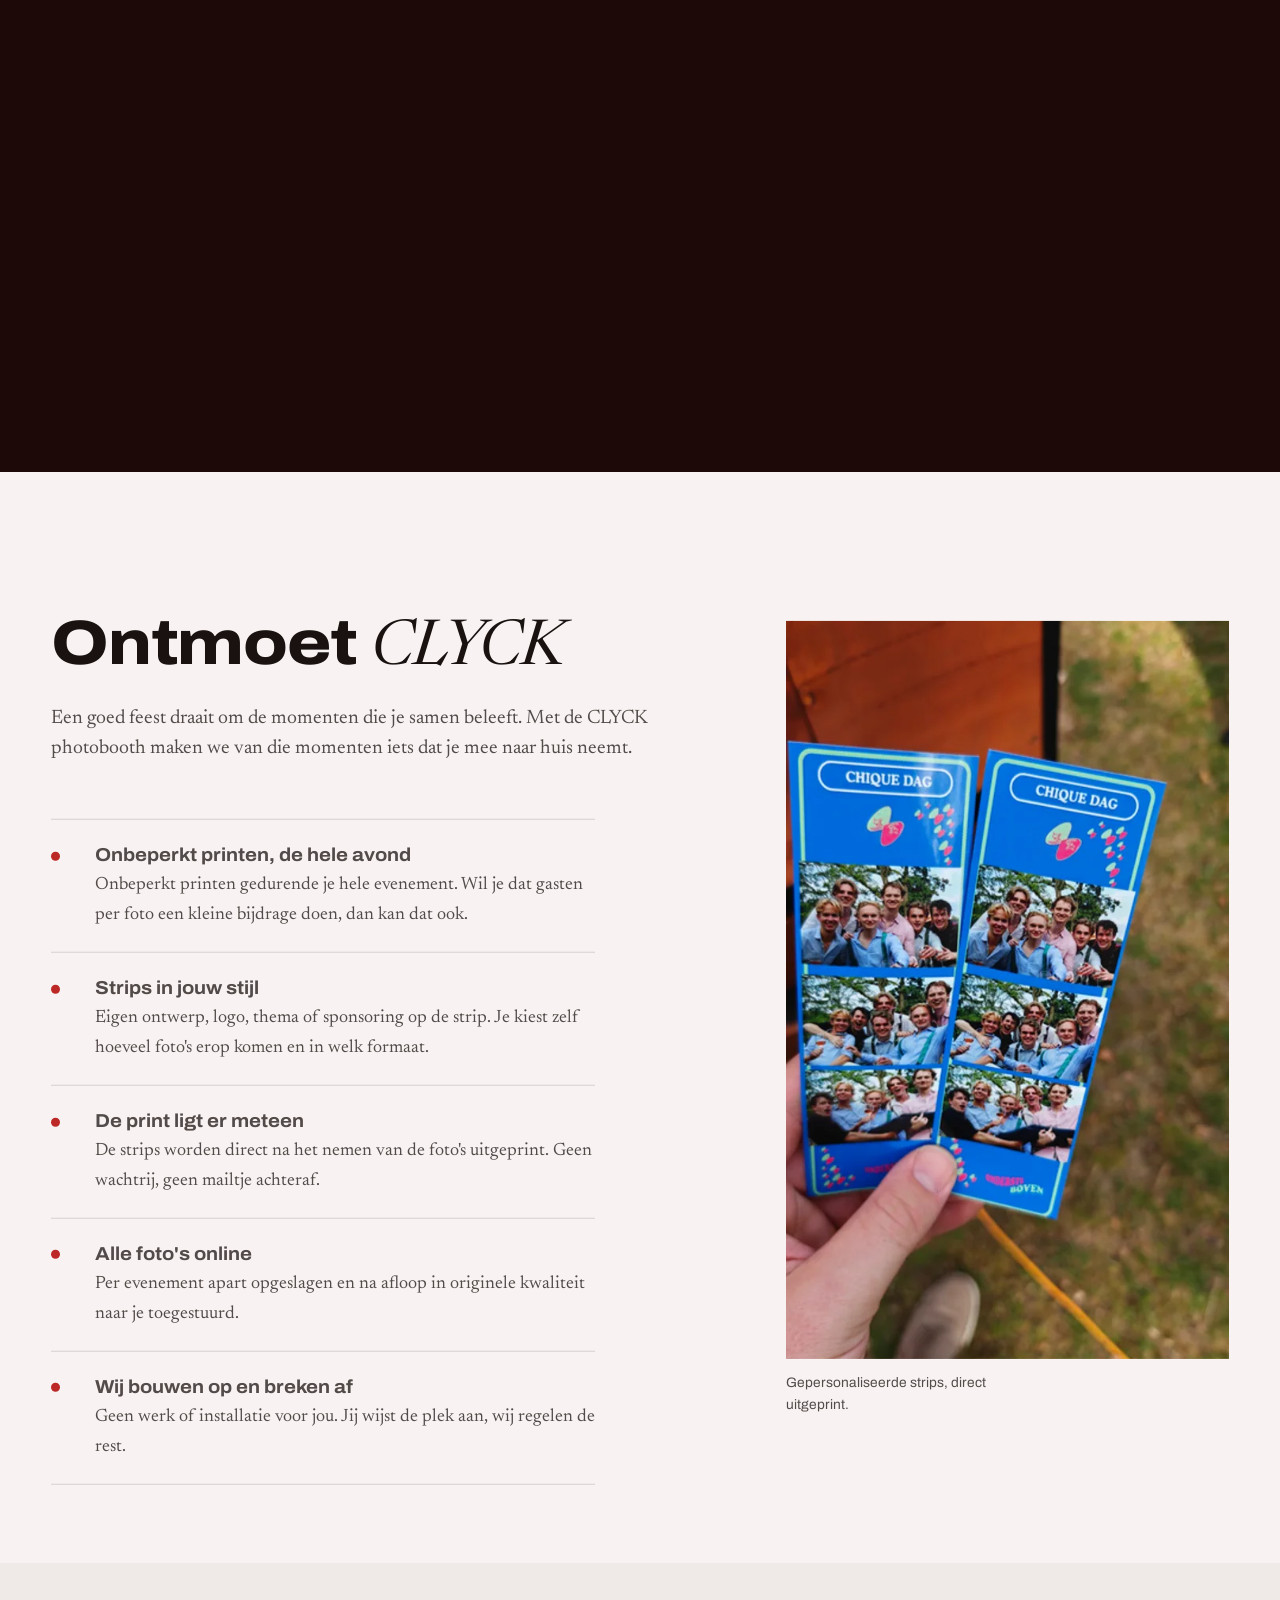
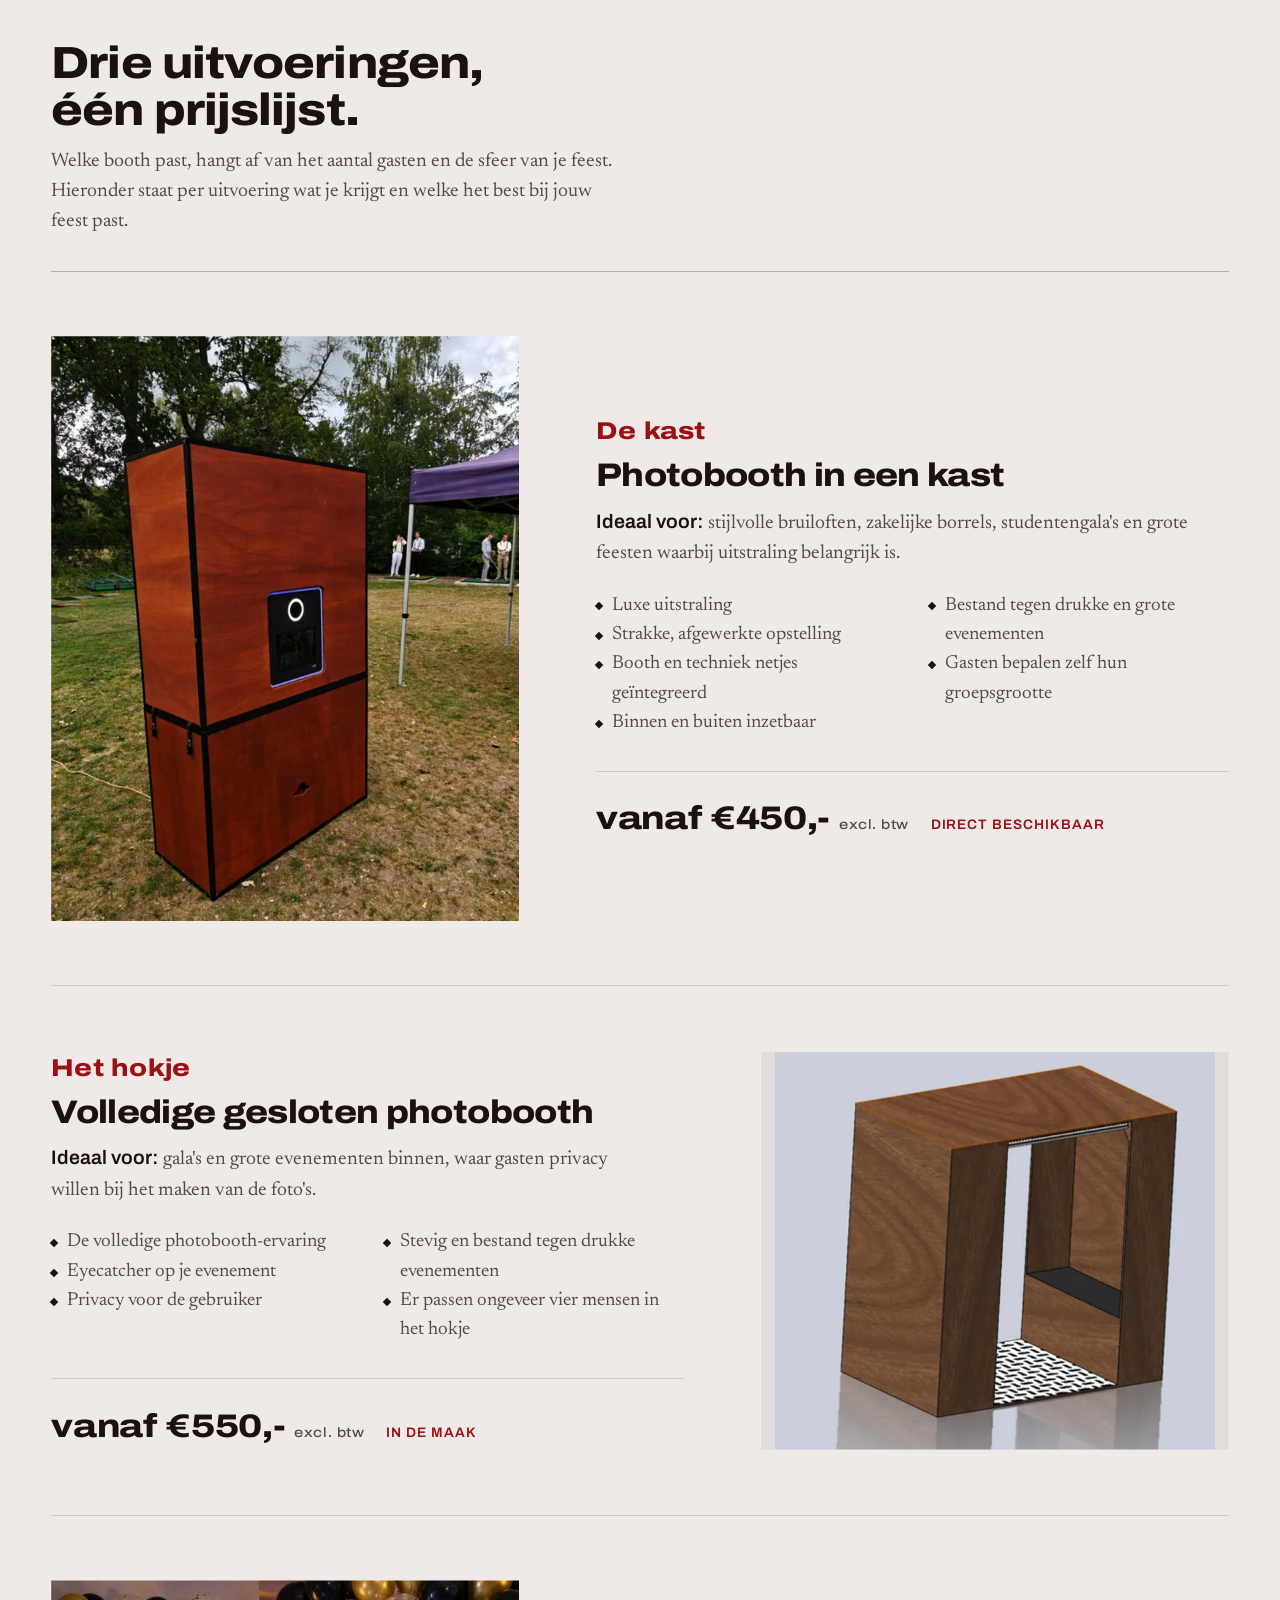
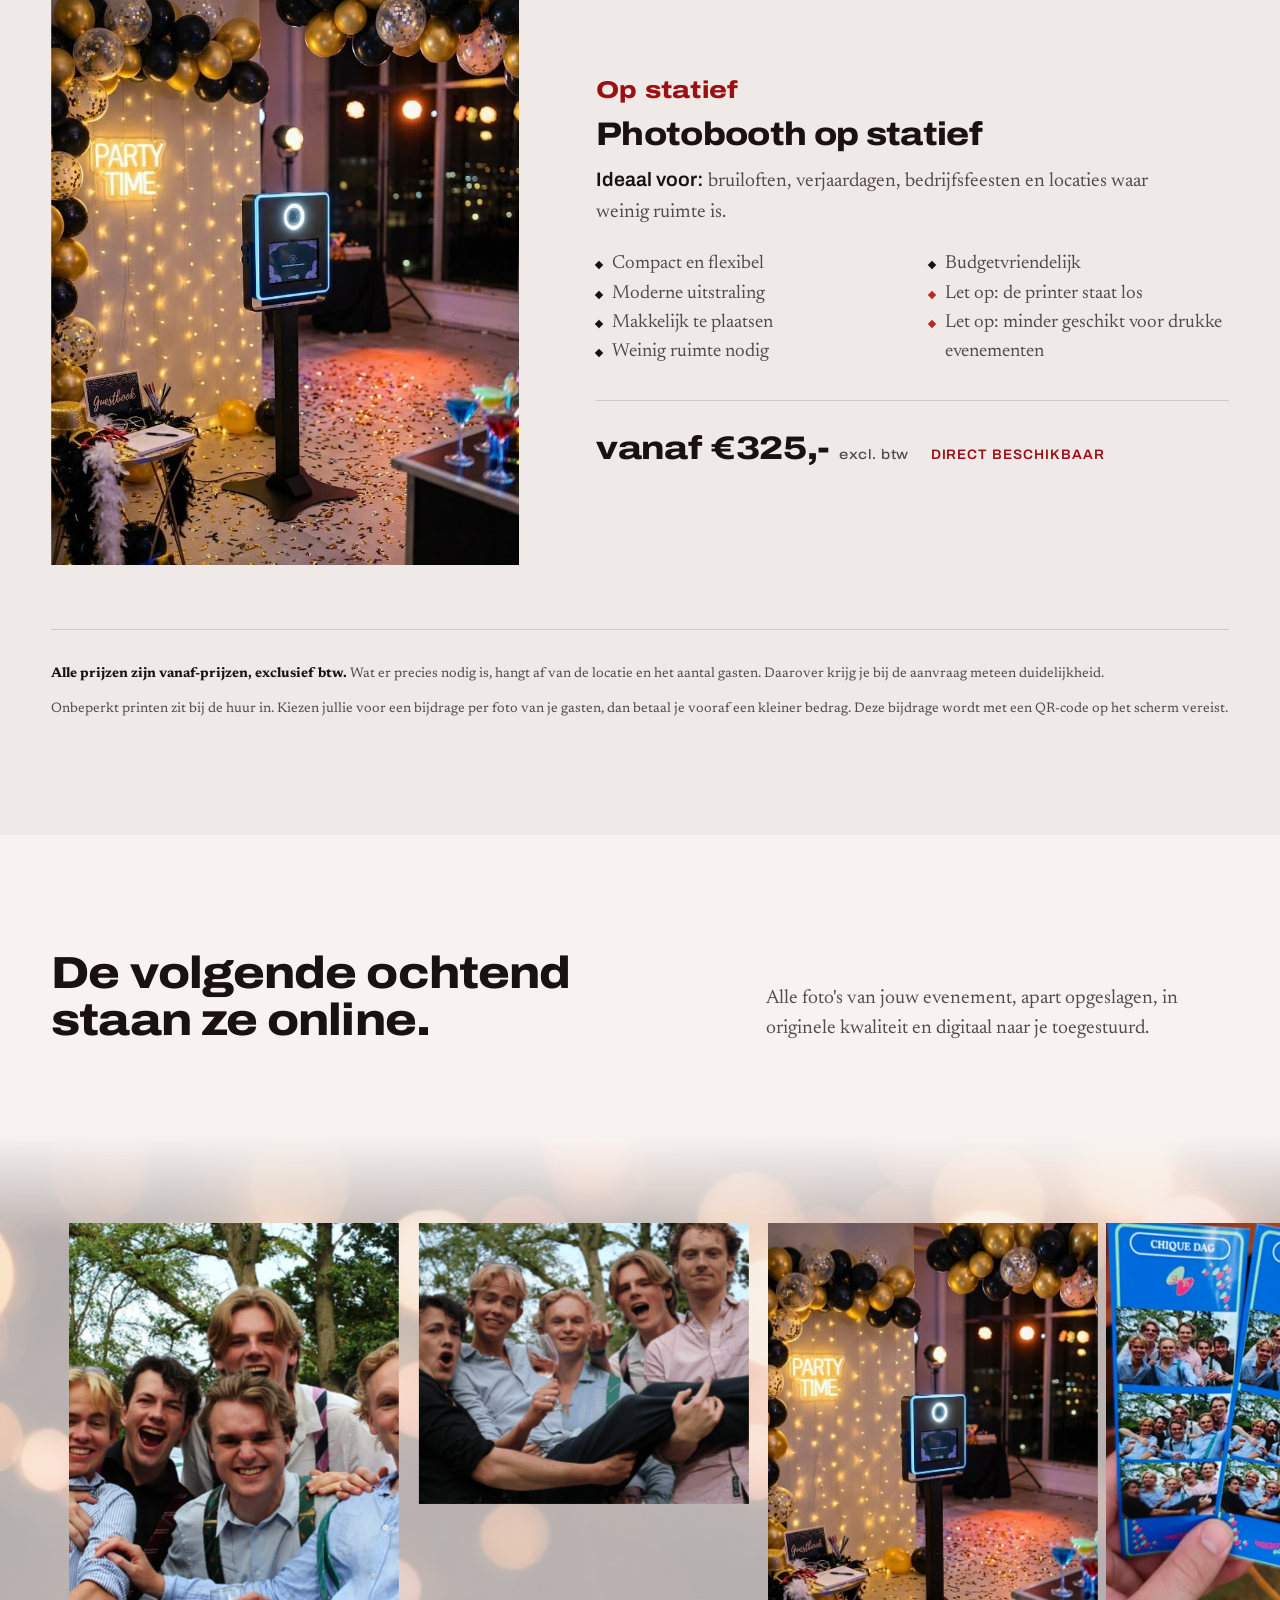
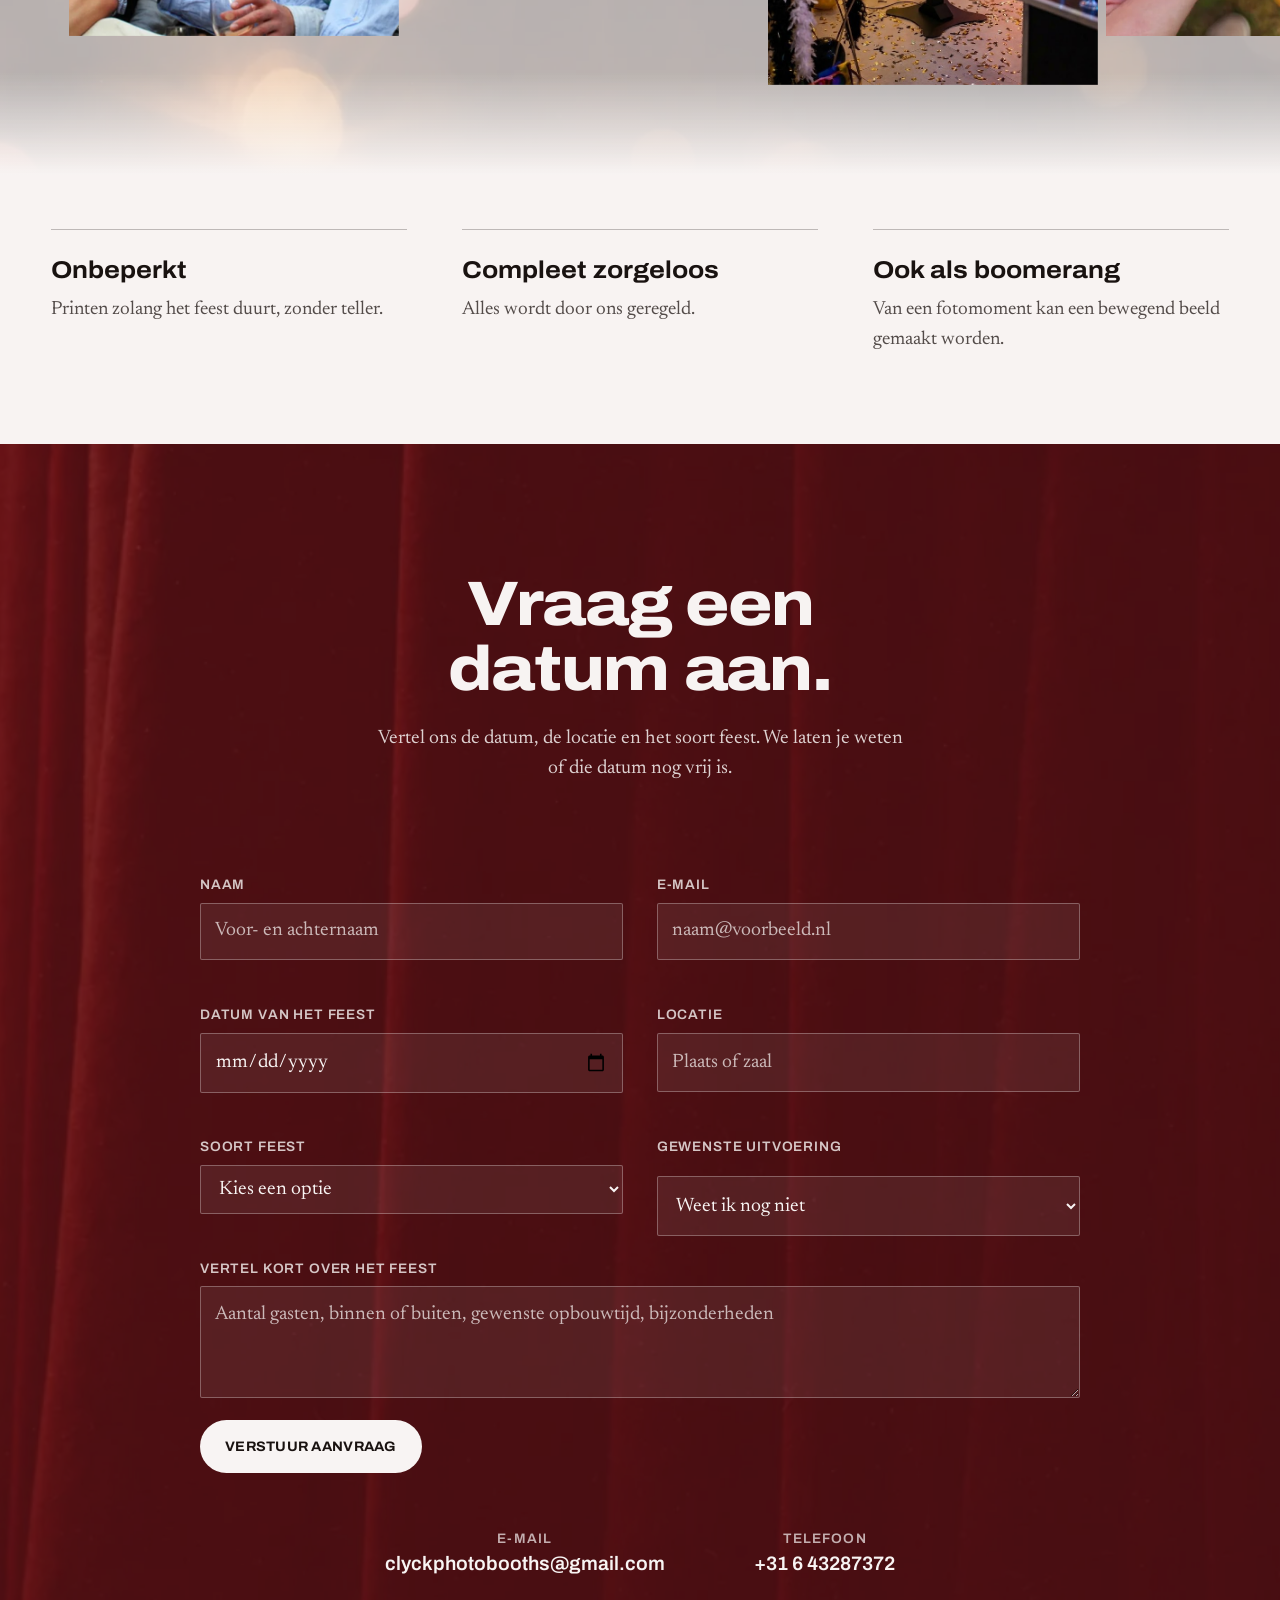
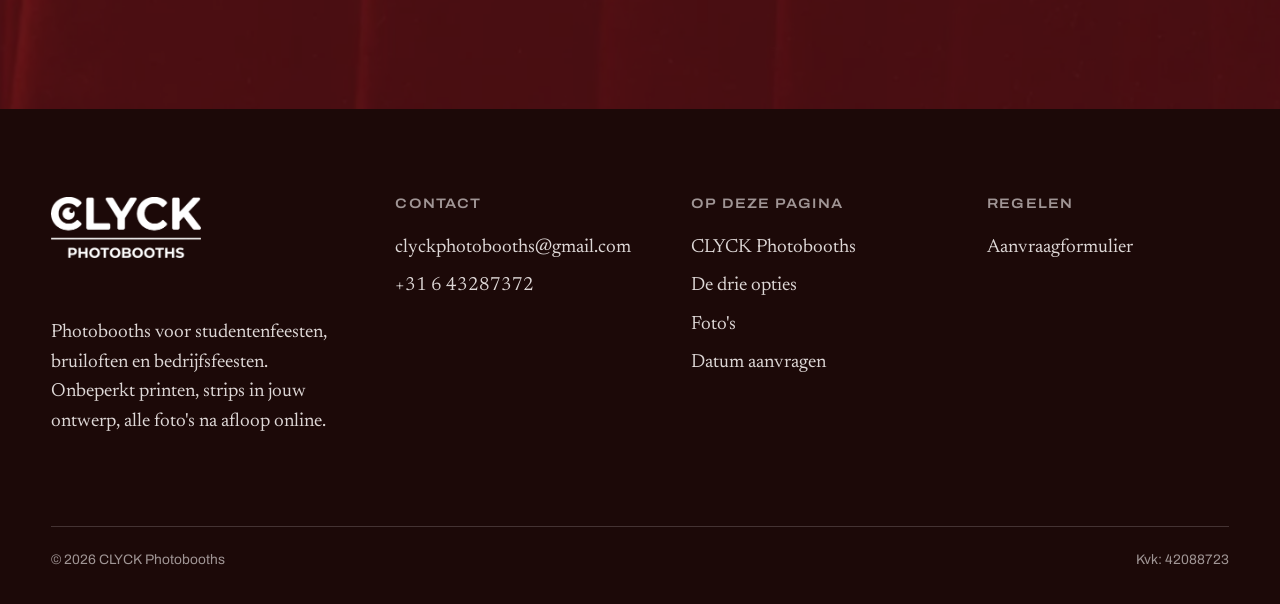
==== commit 1d78a5b3: "Optimize Dutch SEO metadata" ====
--- a/index.html
+++ b/index.html
@@ -4,14 +4,42 @@
 <meta charset="utf-8">
 <meta name="viewport" content="width=device-width, initial-scale=1">
 <title>CLYCK Photobooths — photobooth verhuur voor studentenfeesten, bruiloften en bedrijfsfeesten</title>
-<meta name="description" content="CLYCK zet een photobooth op je feest: onbeperkt printen, fotostrips in jouw eigen ontwerp en alle foto's na afloop online. Drie uitvoeringen, vanaf €325,- excl. btw.">
+<meta name="description" content="CLYCK verhuurt photobooths voor studentenfeesten, bruiloften en bedrijfsfeesten in Nederland. Onbeperkt printen, fotostrips in eigen stijl en alle foto's online vanaf €325 excl. btw.">
+<meta name="robots" content="index, follow">
+<meta name="author" content="CLYCK Photobooths">
 <meta name="theme-color" content="#f6f3f1">
+<link rel="canonical" href="https://www.clyckphotobooths.nl/">
 <meta property="og:title" content="CLYCK Photobooths">
-<meta property="og:description" content="Onbeperkt printen, strips in jouw eigen stijl, alle foto's na afloop online.">
-<meta property="og:image" content="assets/img/hero-partij.webp">
+<meta property="og:description" content="Photobooth verhuur voor feesten in Nederland: onbeperkt printen, strips in jouw eigen stijl en alle foto's na afloop online.">
 <meta property="og:type" content="website">
+<meta property="og:url" content="https://www.clyckphotobooths.nl/">
+<meta property="og:locale" content="nl_NL">
+<meta property="og:site_name" content="CLYCK Photobooths">
+<meta property="og:image" content="https://www.clyckphotobooths.nl/assets/img/hero-partij.webp">
+<meta property="og:image:alt" content="Gasten bij een CLYCK photobooth op een feest">
+<meta name="twitter:card" content="summary_large_image">
+<meta name="twitter:title" content="CLYCK Photobooths — photobooth verhuur">
+<meta name="twitter:description" content="Photobooth verhuur voor studentenfeesten, bruiloften en bedrijfsfeesten in Nederland.">
+<meta name="twitter:image" content="https://www.clyckphotobooths.nl/assets/img/hero-partij.webp">
 <link rel="icon" href="assets/logo/favicon.png">
 <link rel="preload" as="image" href="assets/img/hero-partij.webp" fetchpriority="high">
+<script type="application/ld+json">
+{
+  "@context": "https://schema.org",
+  "@type": "EntertainmentBusiness",
+  "name": "CLYCK Photobooths",
+  "url": "https://www.clyckphotobooths.nl/",
+  "logo": "https://www.clyckphotobooths.nl/assets/logo/clyck-ink.webp",
+  "image": "https://www.clyckphotobooths.nl/assets/img/hero-partij.webp",
+  "description": "Photobooth verhuur voor studentenfeesten, bruiloften en bedrijfsfeesten in Nederland.",
+  "priceRange": "€€",
+  "areaServed": {
+    "@type": "Country",
+    "name": "Nederland"
+  },
+  "serviceType": "Photobooth verhuur"
+}
+</script>
 <script>document.documentElement.classList.remove('no-js');document.documentElement.classList.add('js');</script>
 <link rel="stylesheet" href="assets/css/style.css">
 </head>
@@ -45,7 +73,7 @@
 
     <div class="wrap hero__grid">
       <div class="hero__copy">
-        <h1 data-reveal-mask><span>Jouw gasten gaan naar huis met een <em>herrinering</em> in hun hand.</span></h1>
+        <h1 data-reveal-mask><span>Jouw gasten gaan naar huis met een <em>herinnering</em> in hun hand.</span></h1>
         <p class="lead" data-reveal>Wij zetten een photobooth op je feest: onbeperkt printen, strips in jouw eigen stijl, en na afloop alle foto's in originele kwaliteit.</p>
         <div class="hero__cta" data-reveal>
           <a class="btn btn--solid" href="#contact">Vraag een datum aan</a>
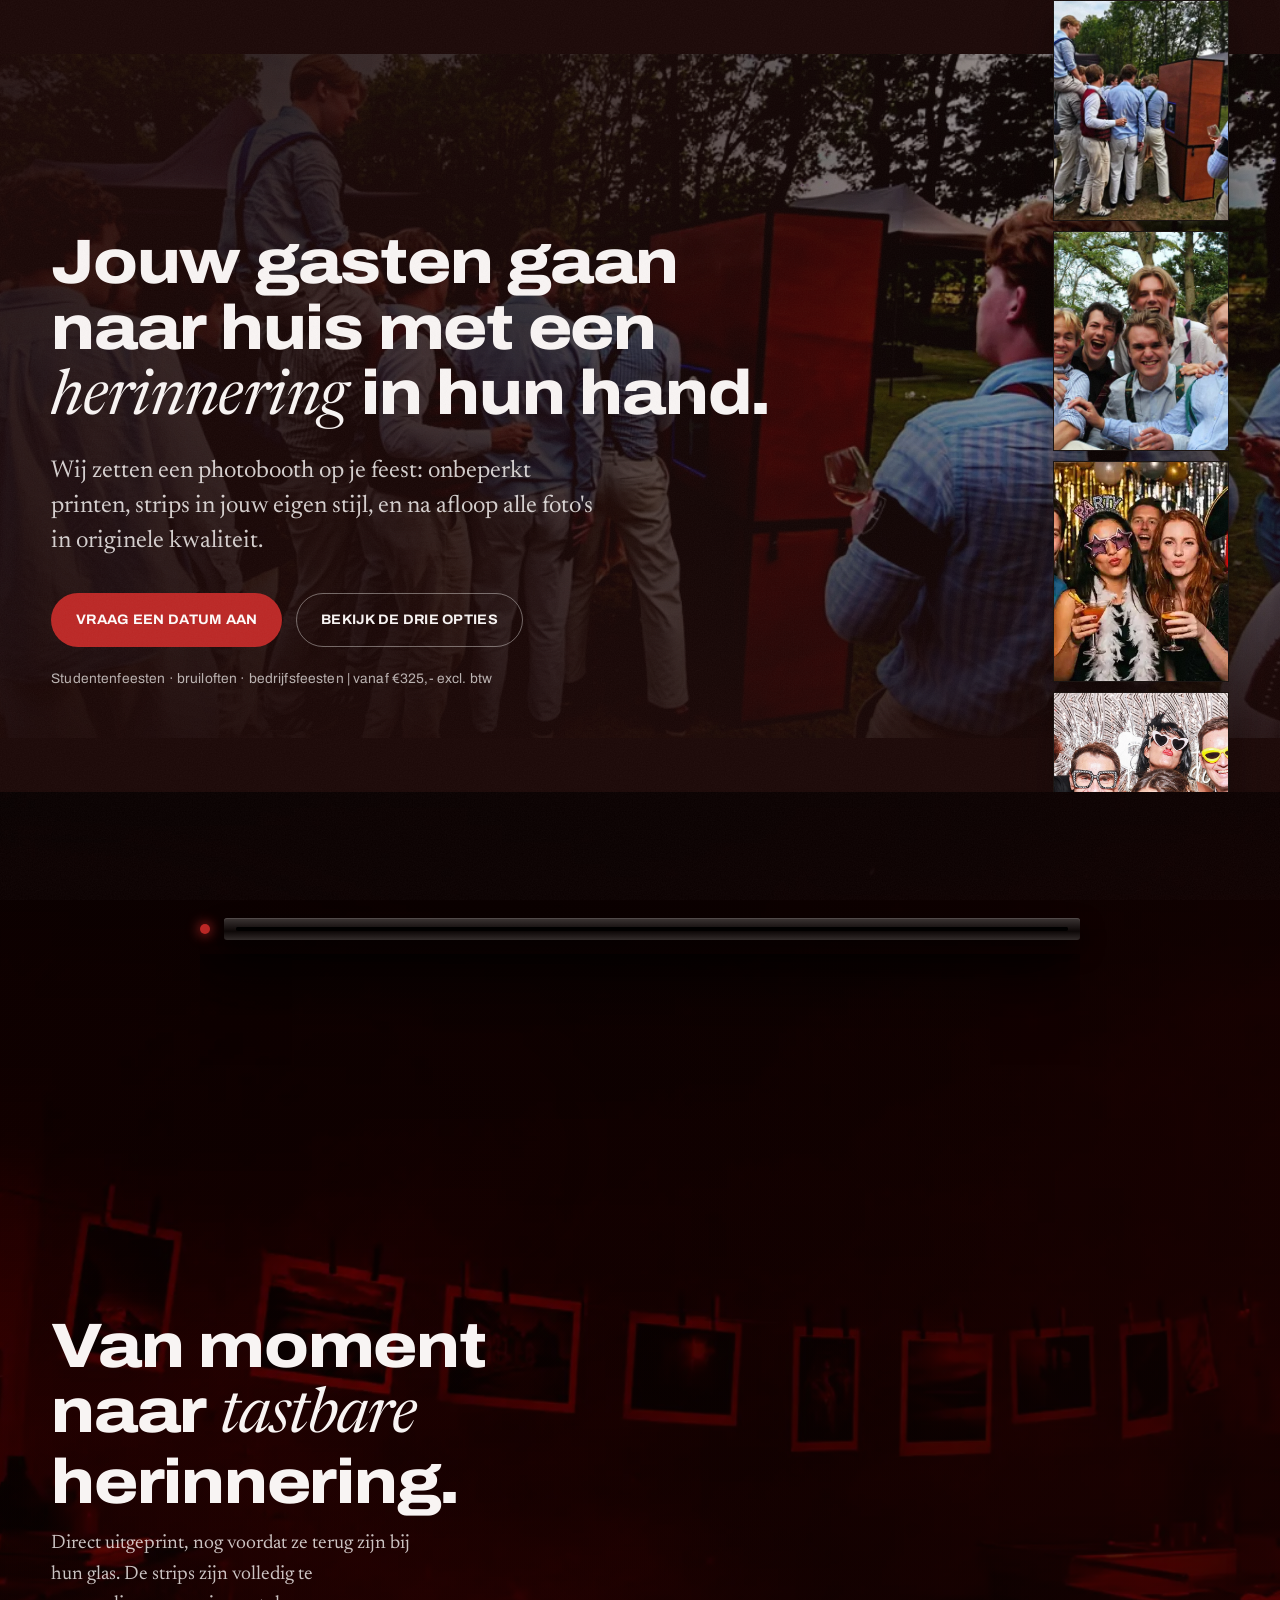
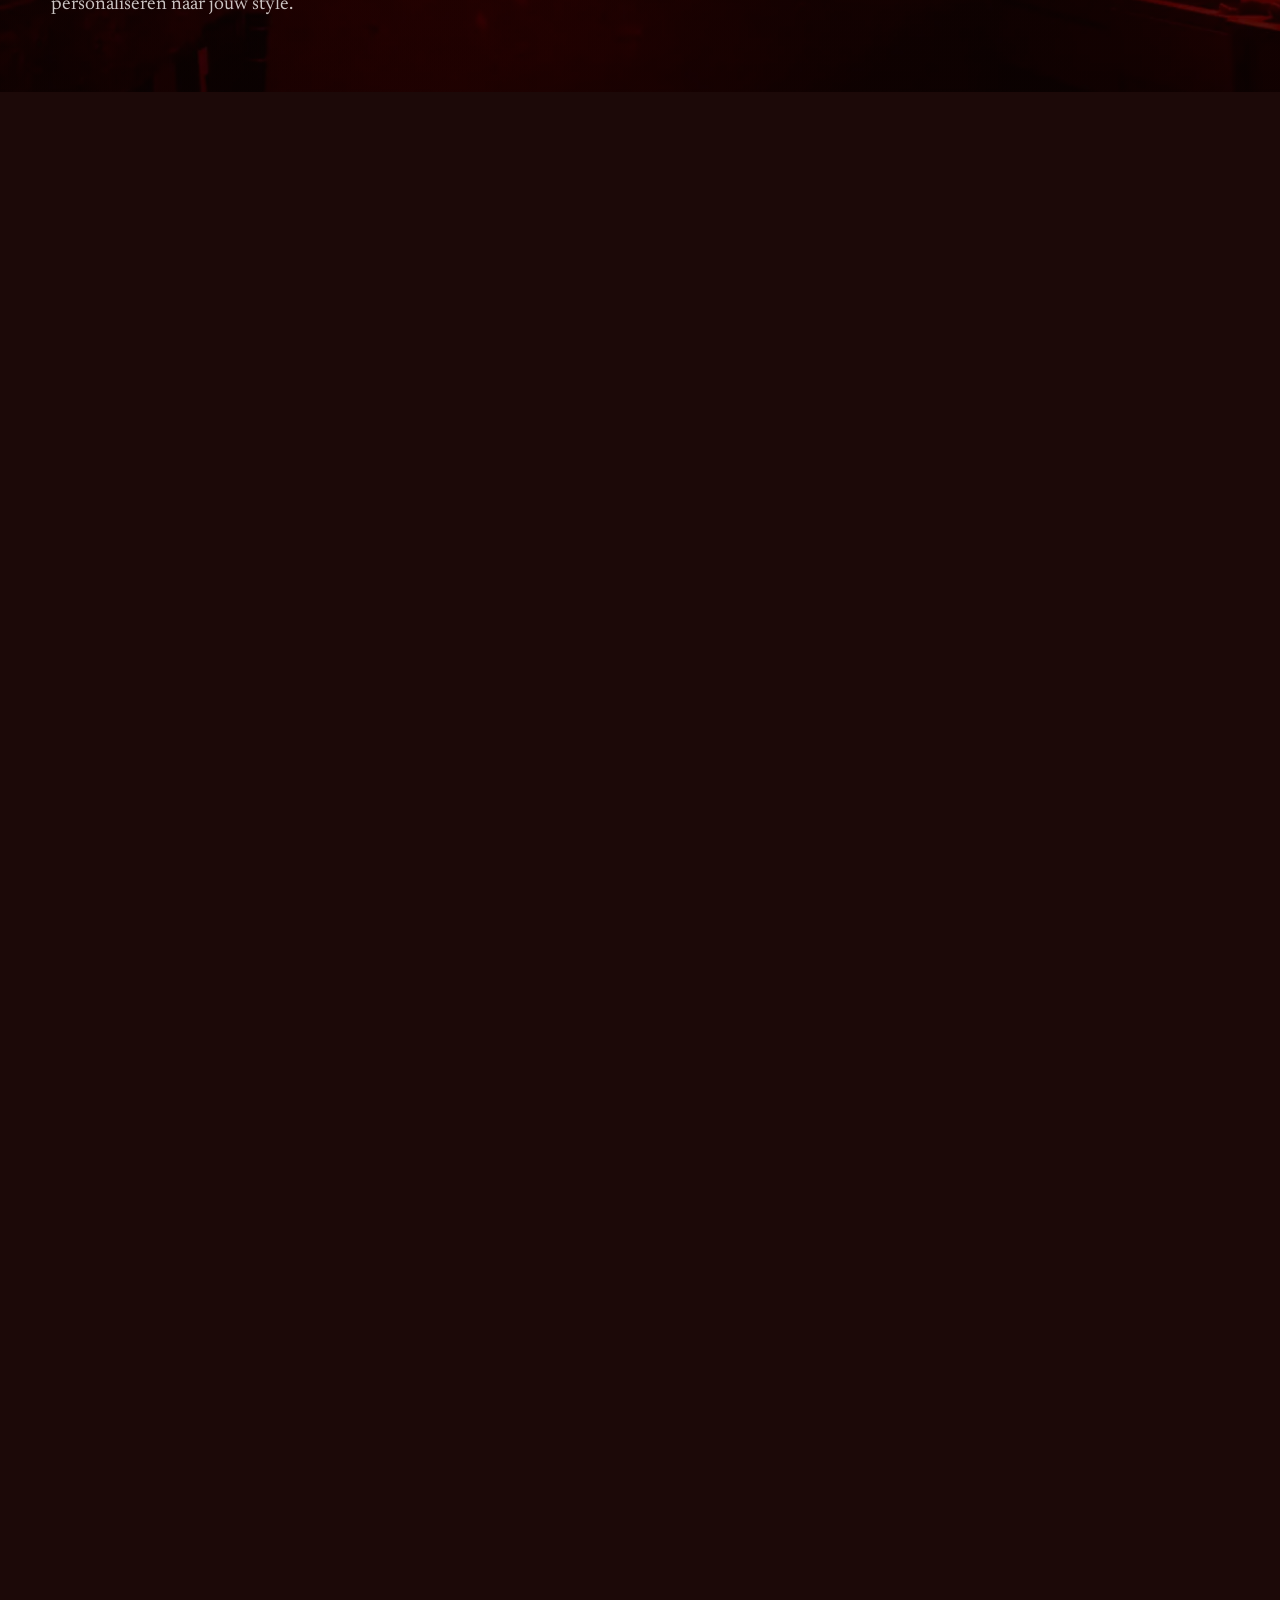
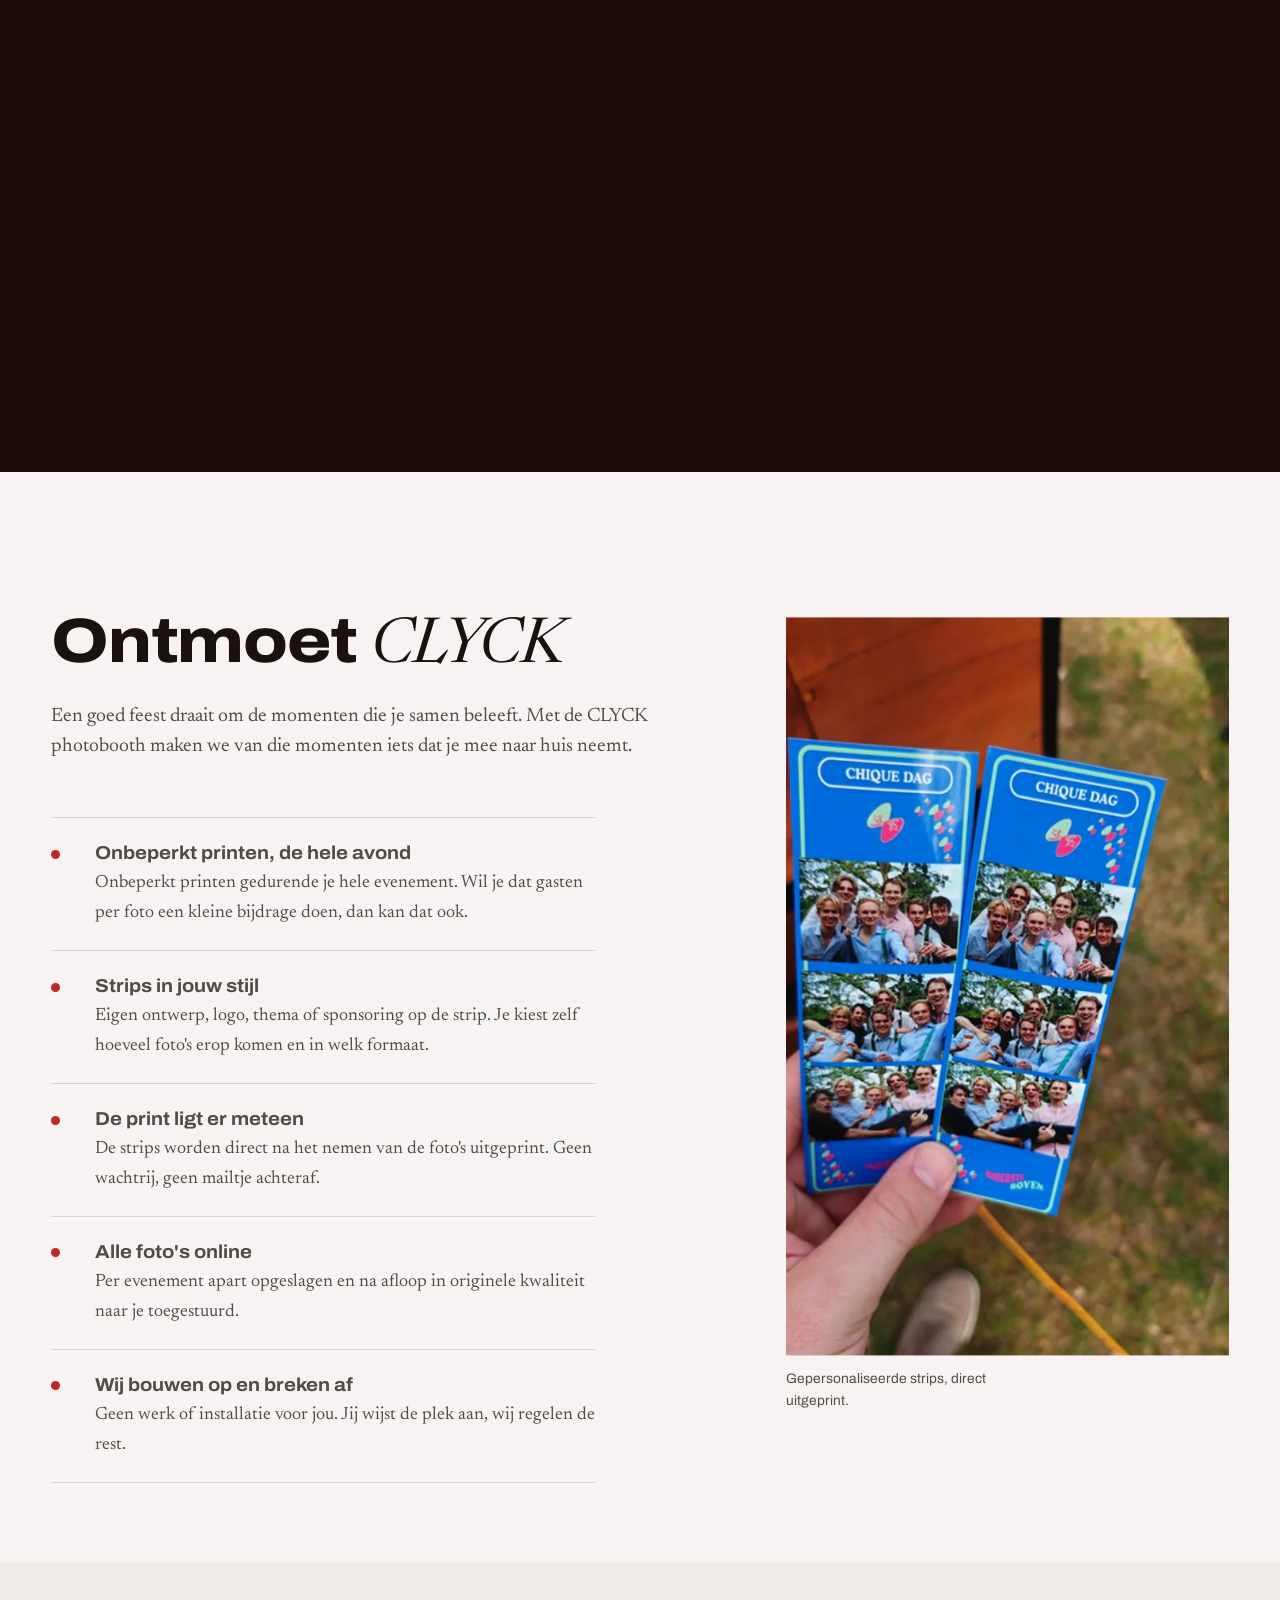
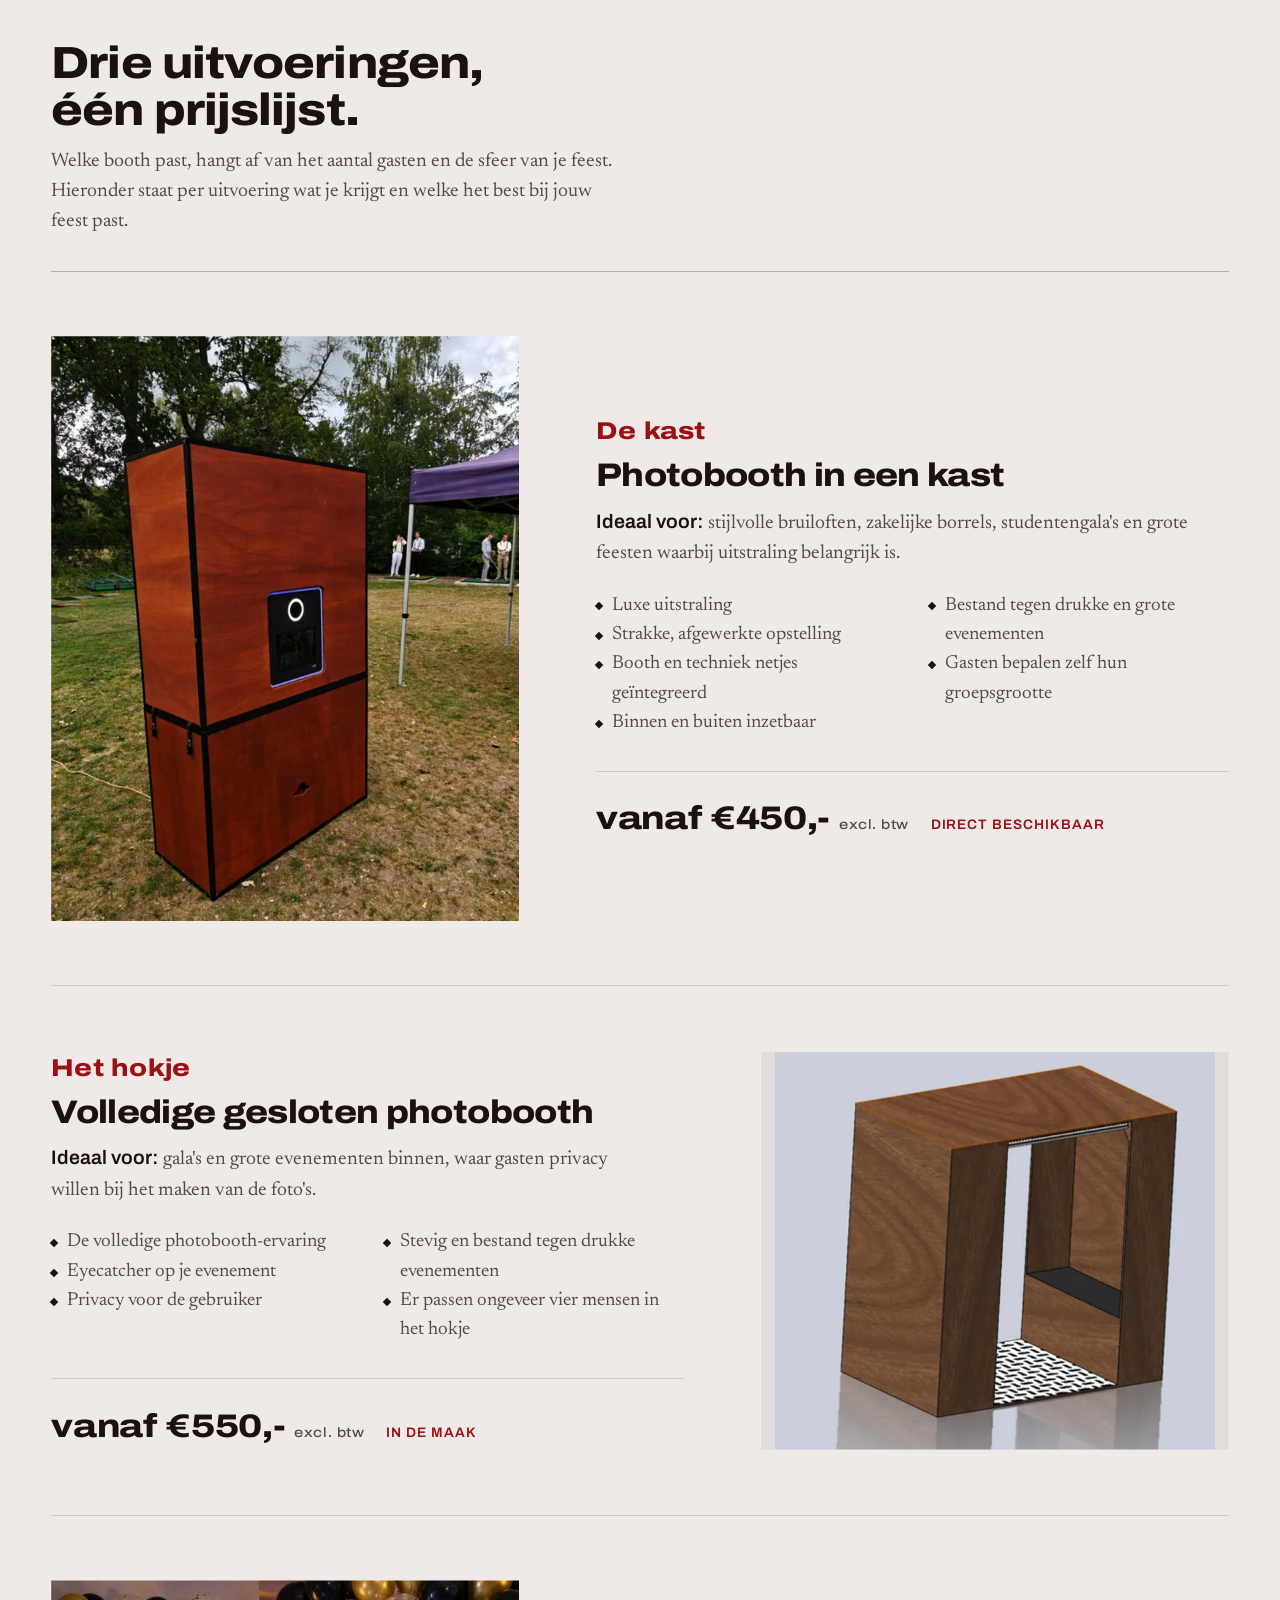
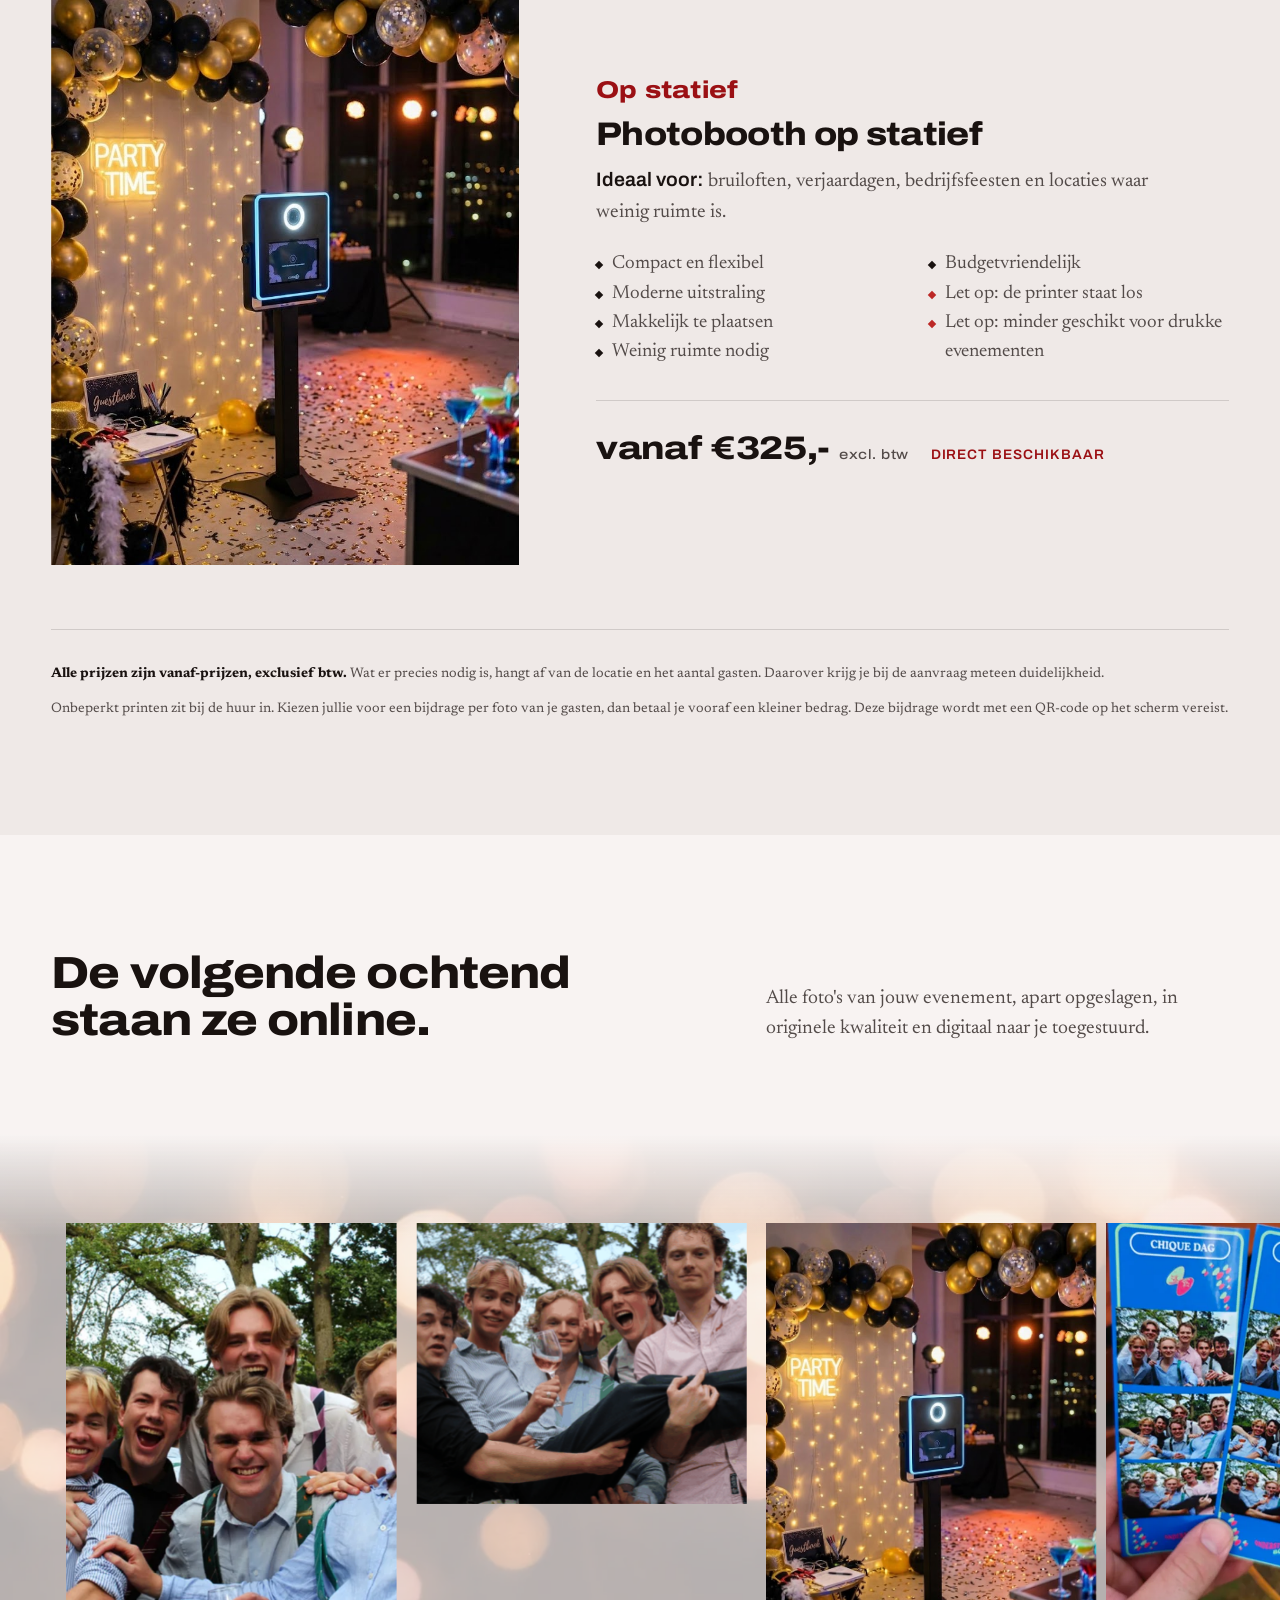
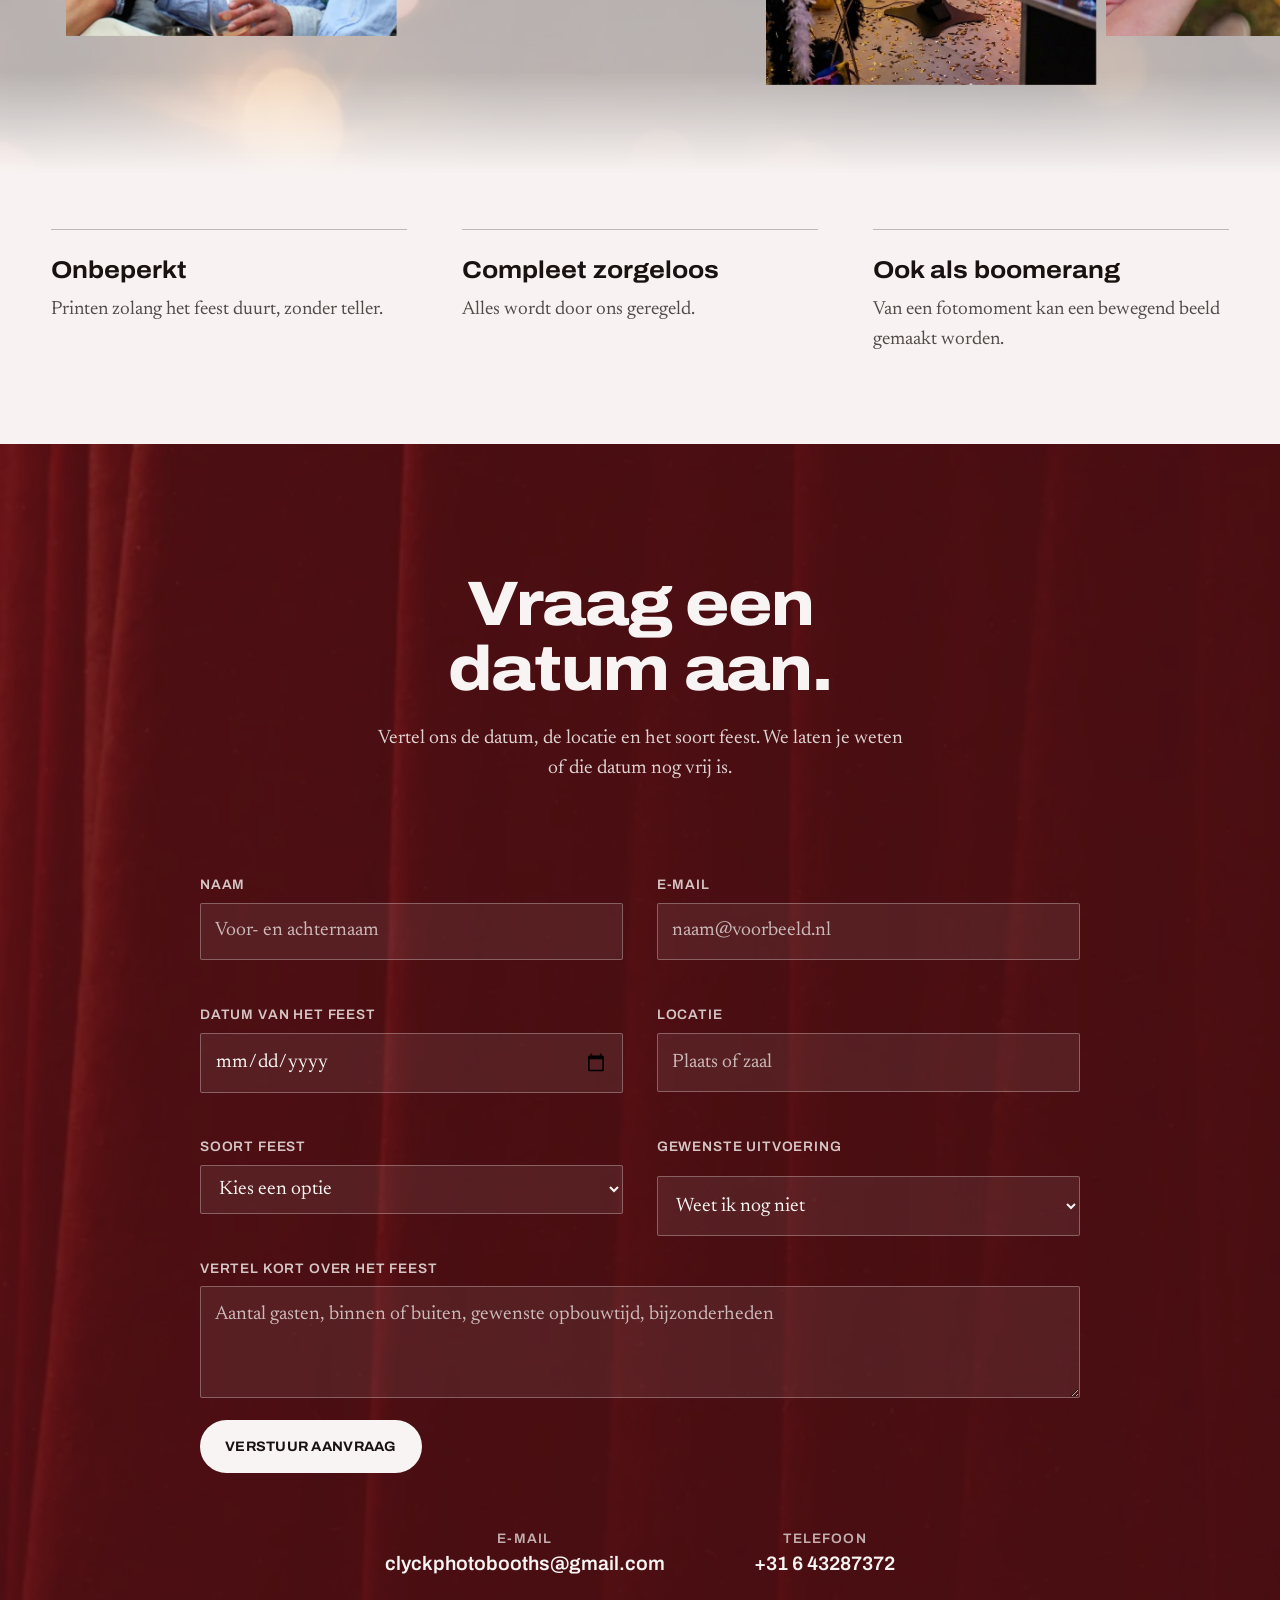
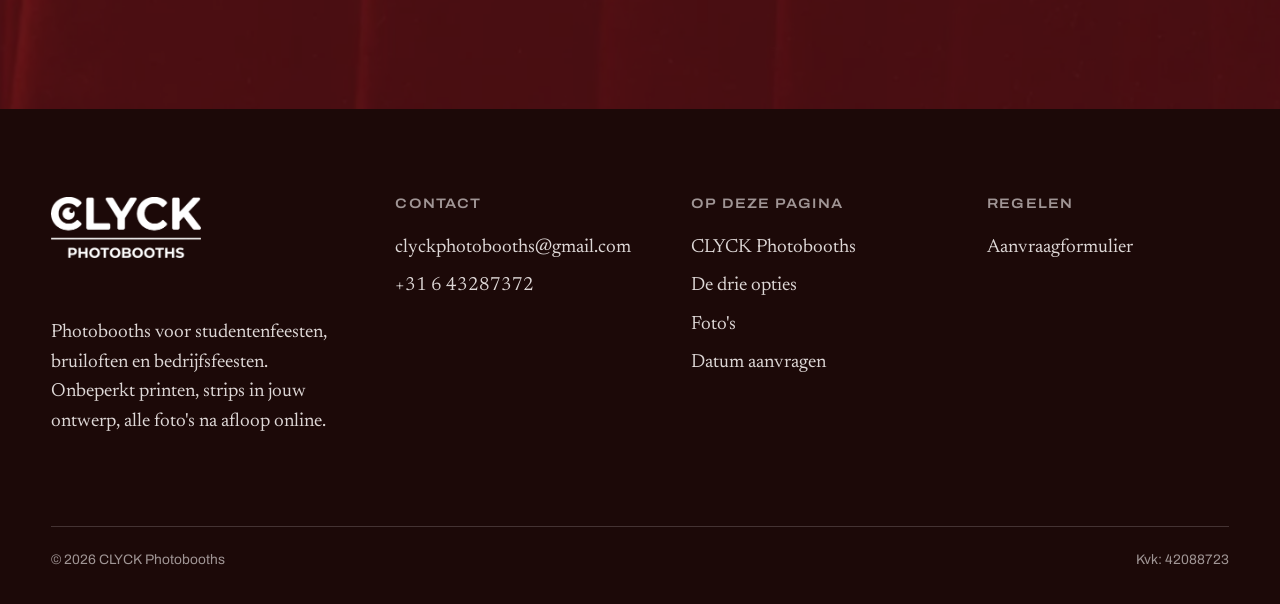
==== commit 5be93b79: "Add alt text to boomerang image" ====
--- a/index.html
+++ b/index.html
@@ -246,7 +246,7 @@
   
         </figure>
         <figure class="band__item" data-parallax-layer data-speed="0.8">
-          <img src="assets/img/boomerang1.gif" width="600" height="600" loading="lazy" decoding="async">
+          <img src="assets/img/boomerang1.gif" alt="Bewegend boomerangbeeld van gasten bij een photobooth" width="600" height="600" loading="lazy" decoding="async">
         </figure>
         <figure class="band__item" data-parallax-layer data-speed="0.7">
           <img src="assets/img/statief2.jpg" alt="De statiefbooth met ringlamp, klaar voor gebruik" width="480" height="640" loading="lazy" decoding="async">
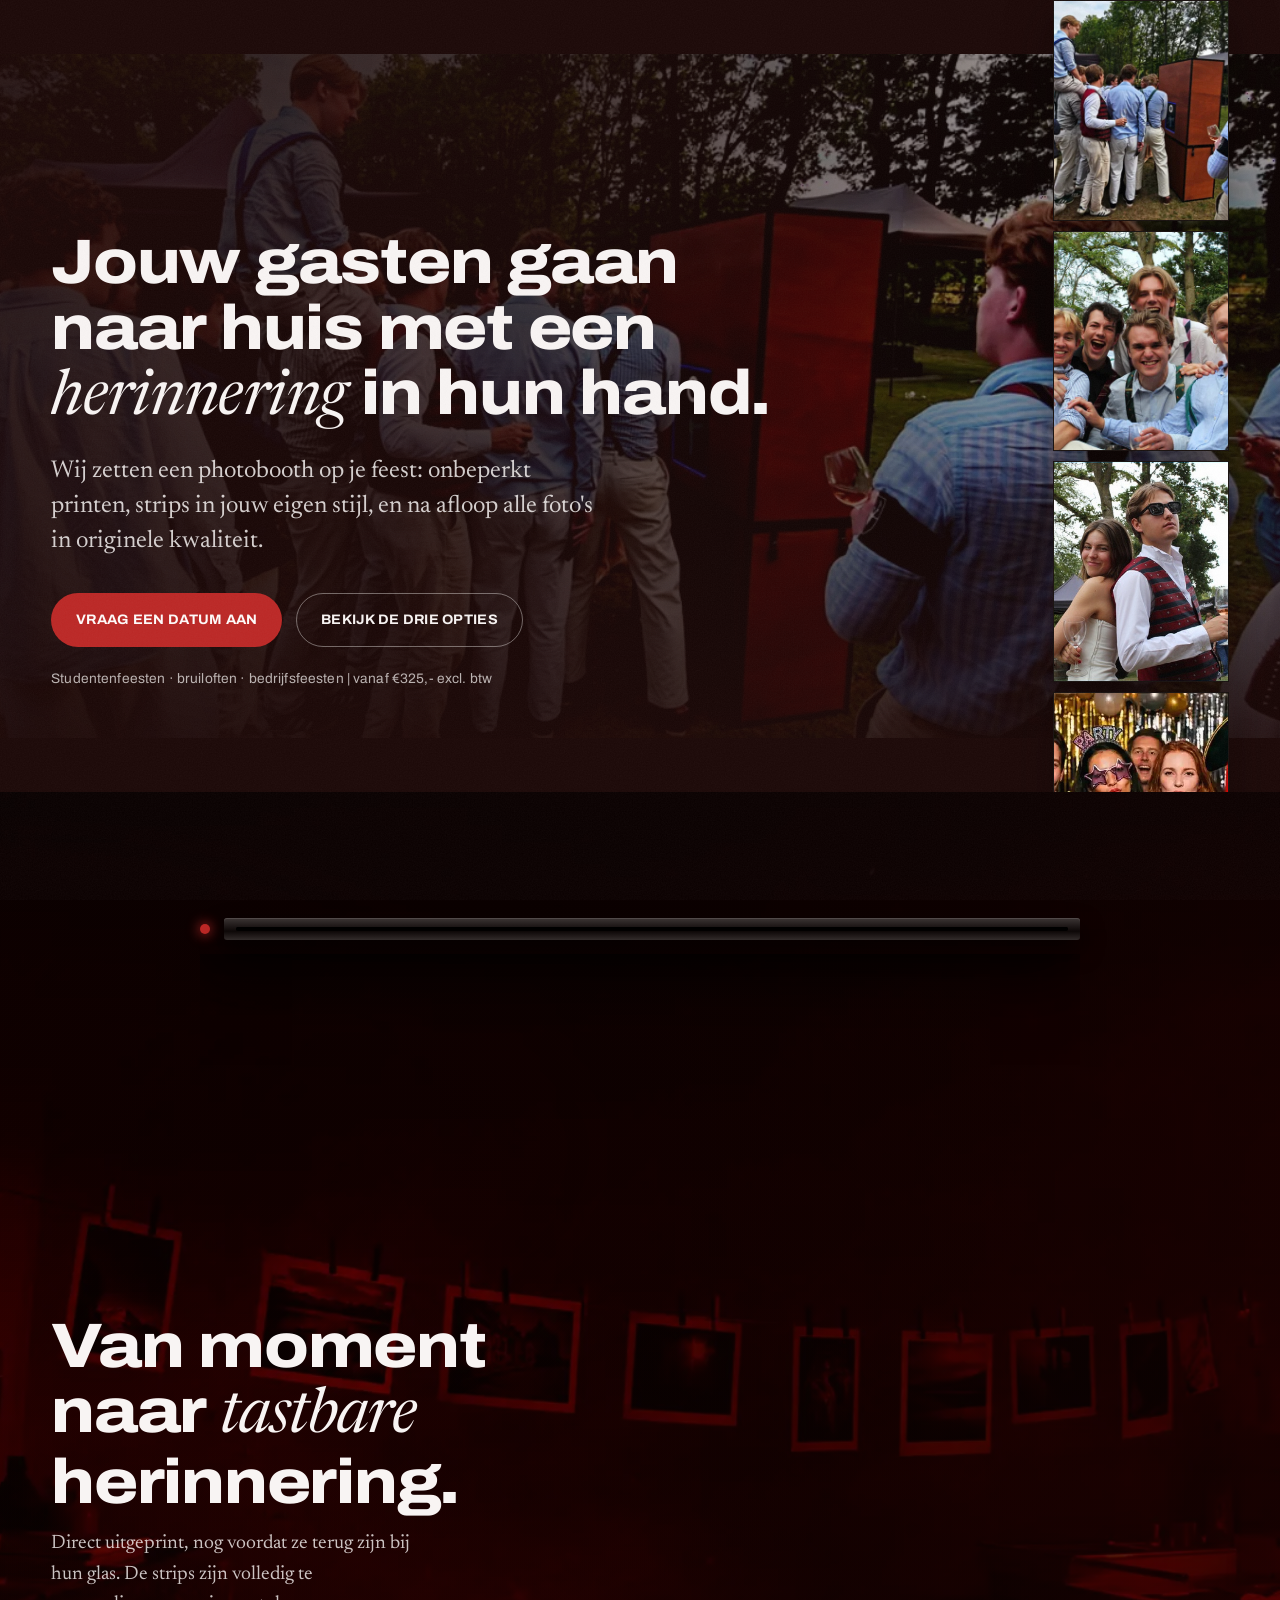
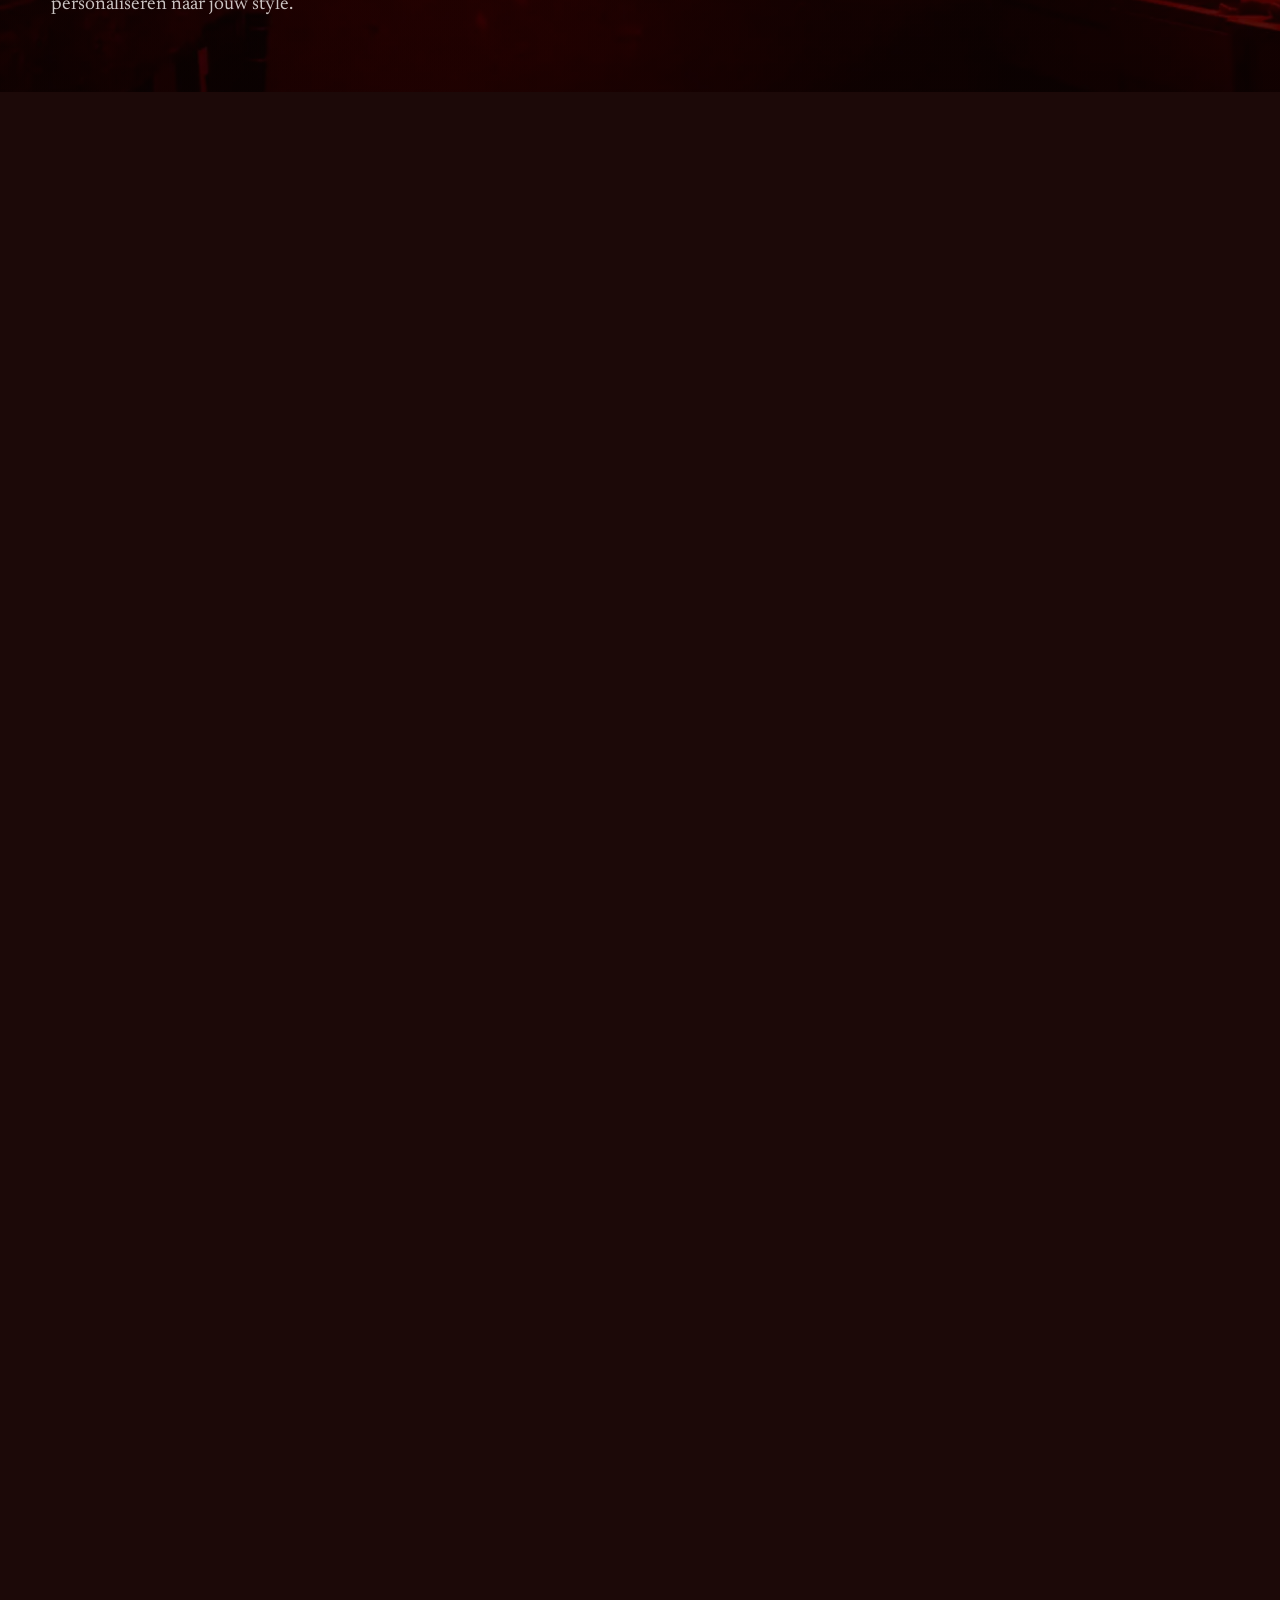
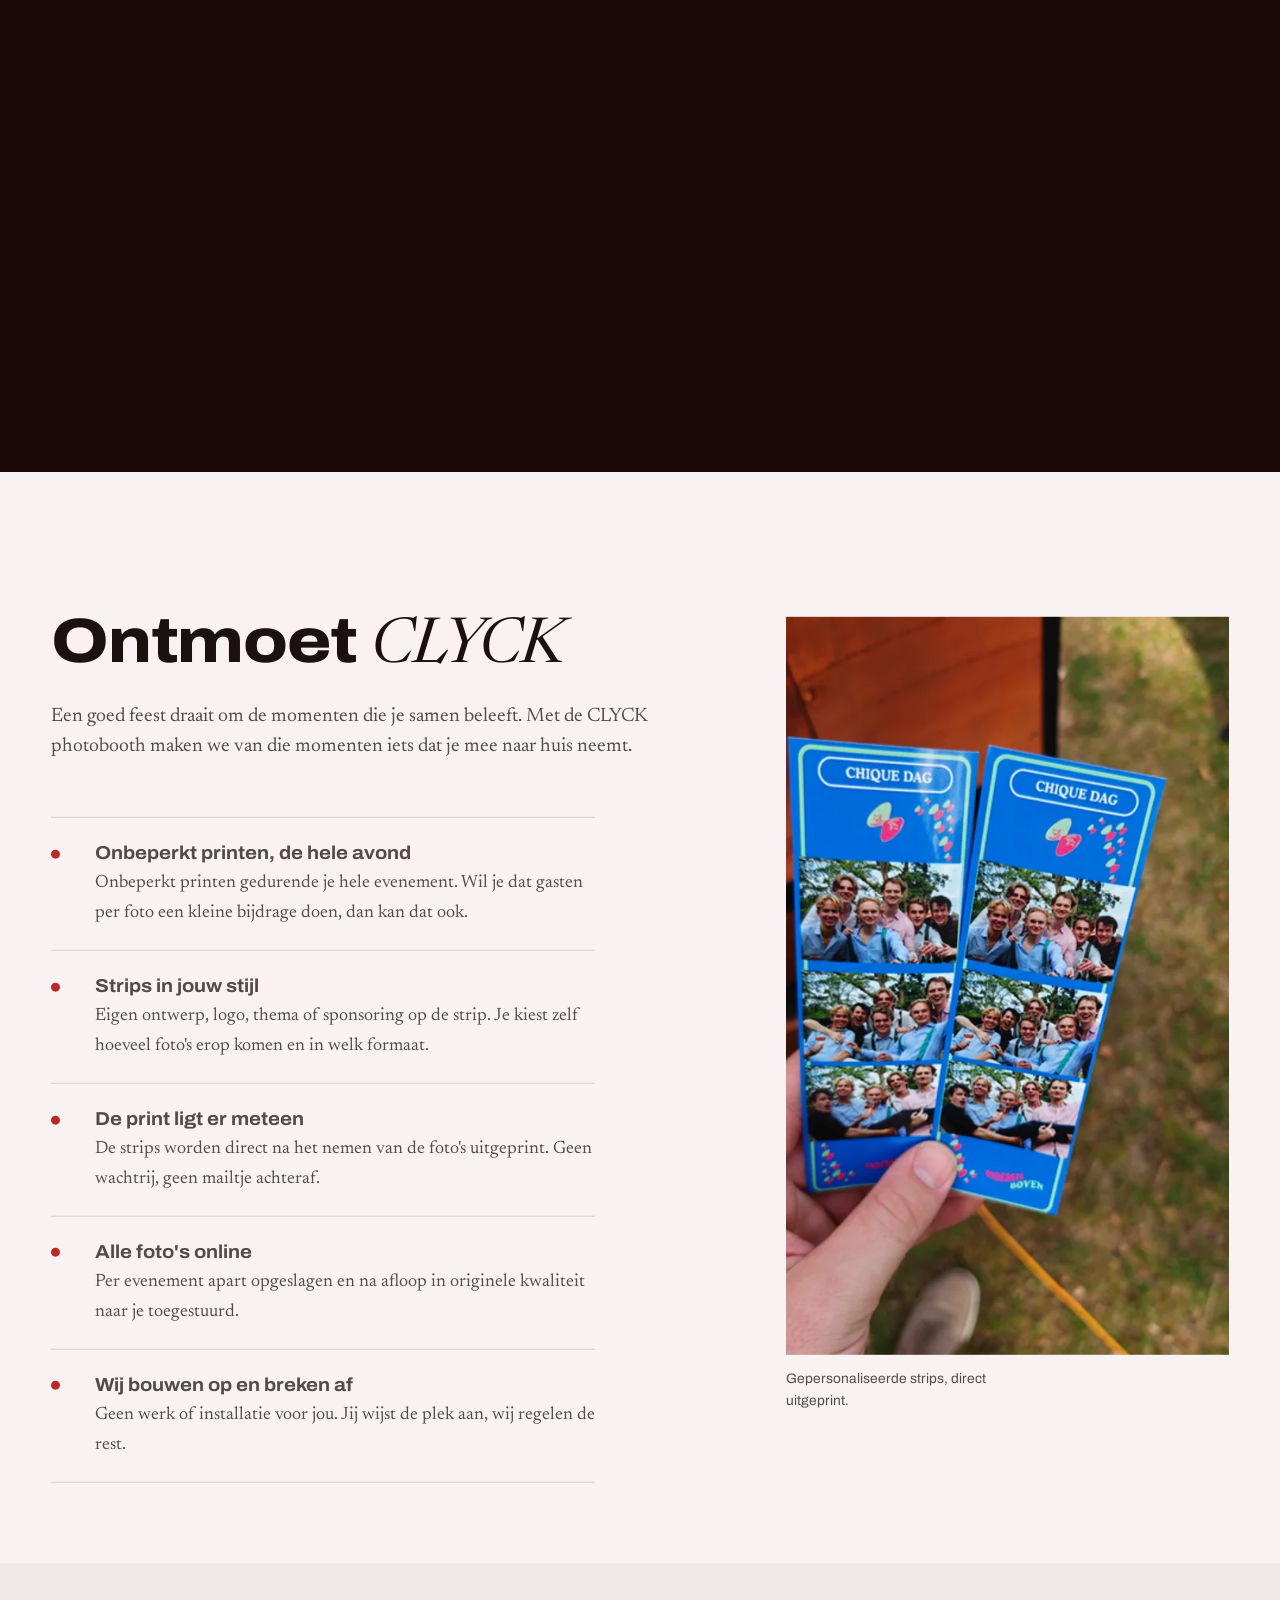
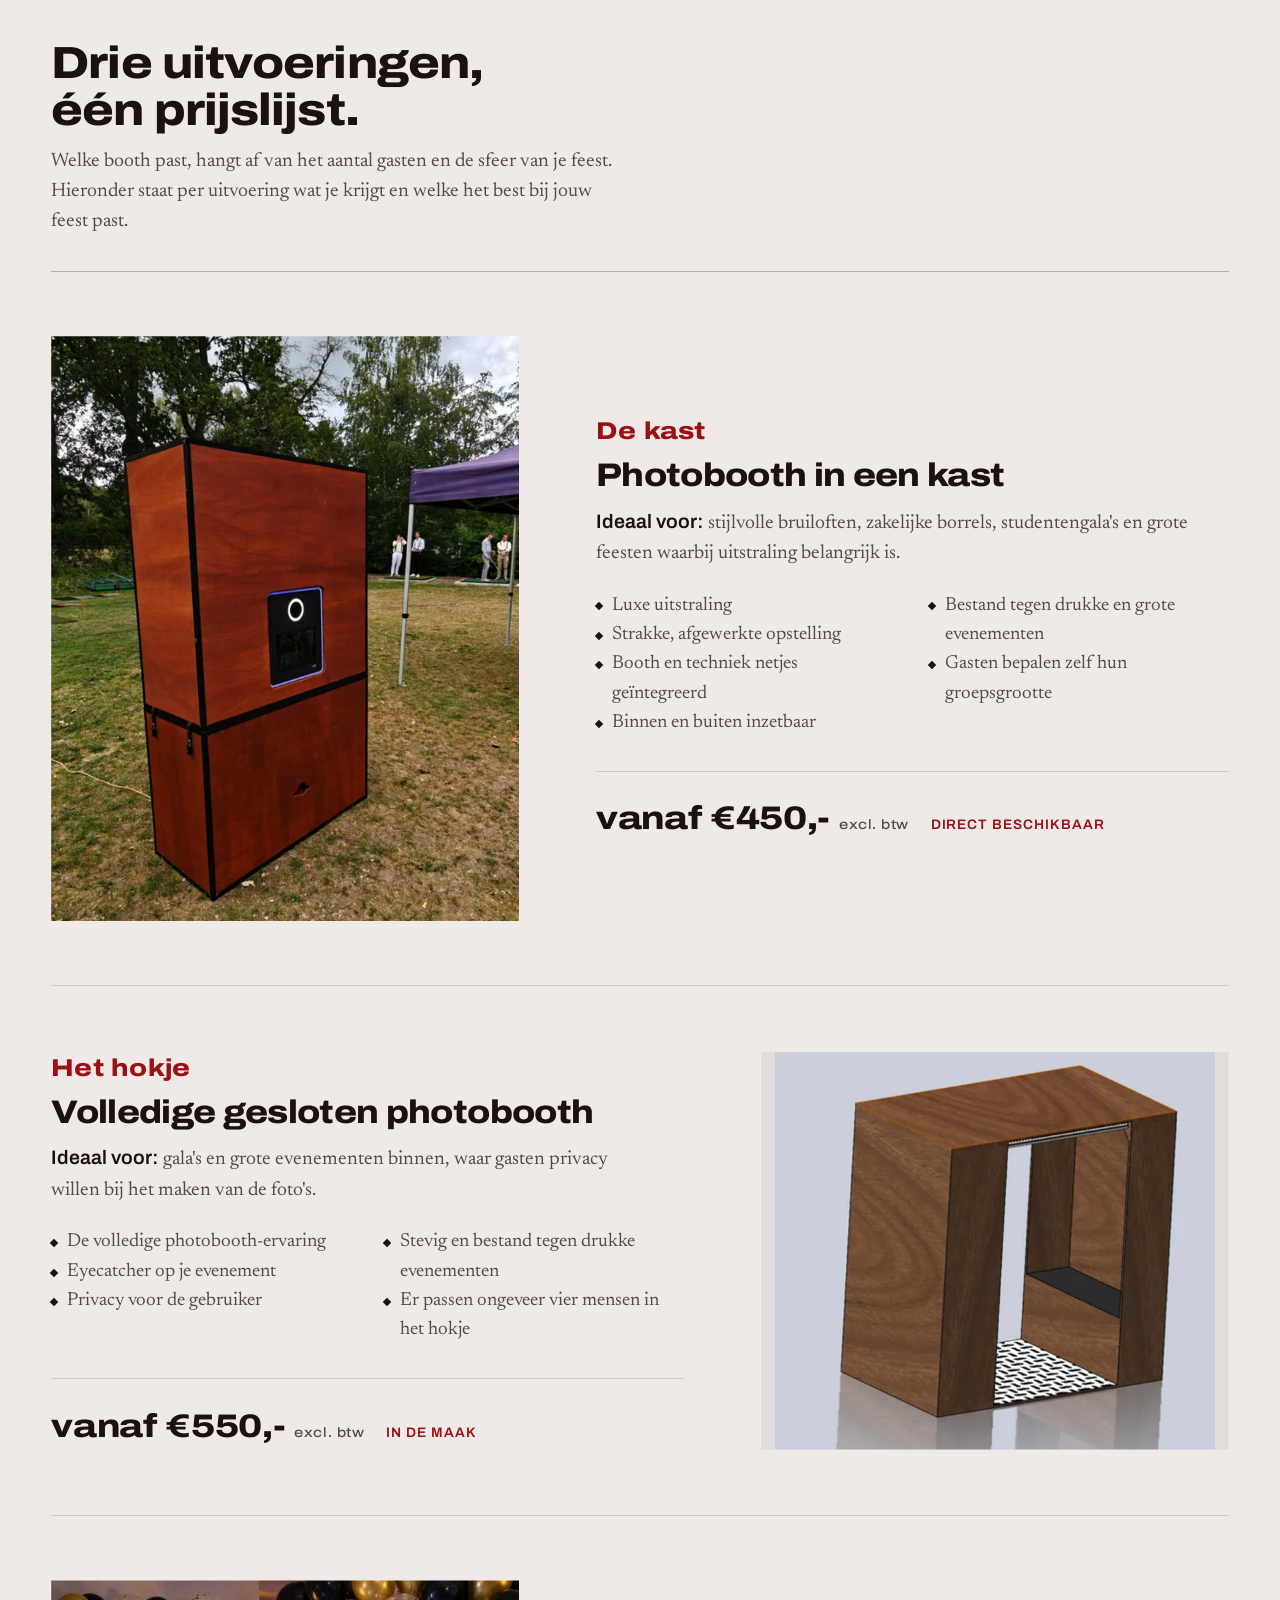
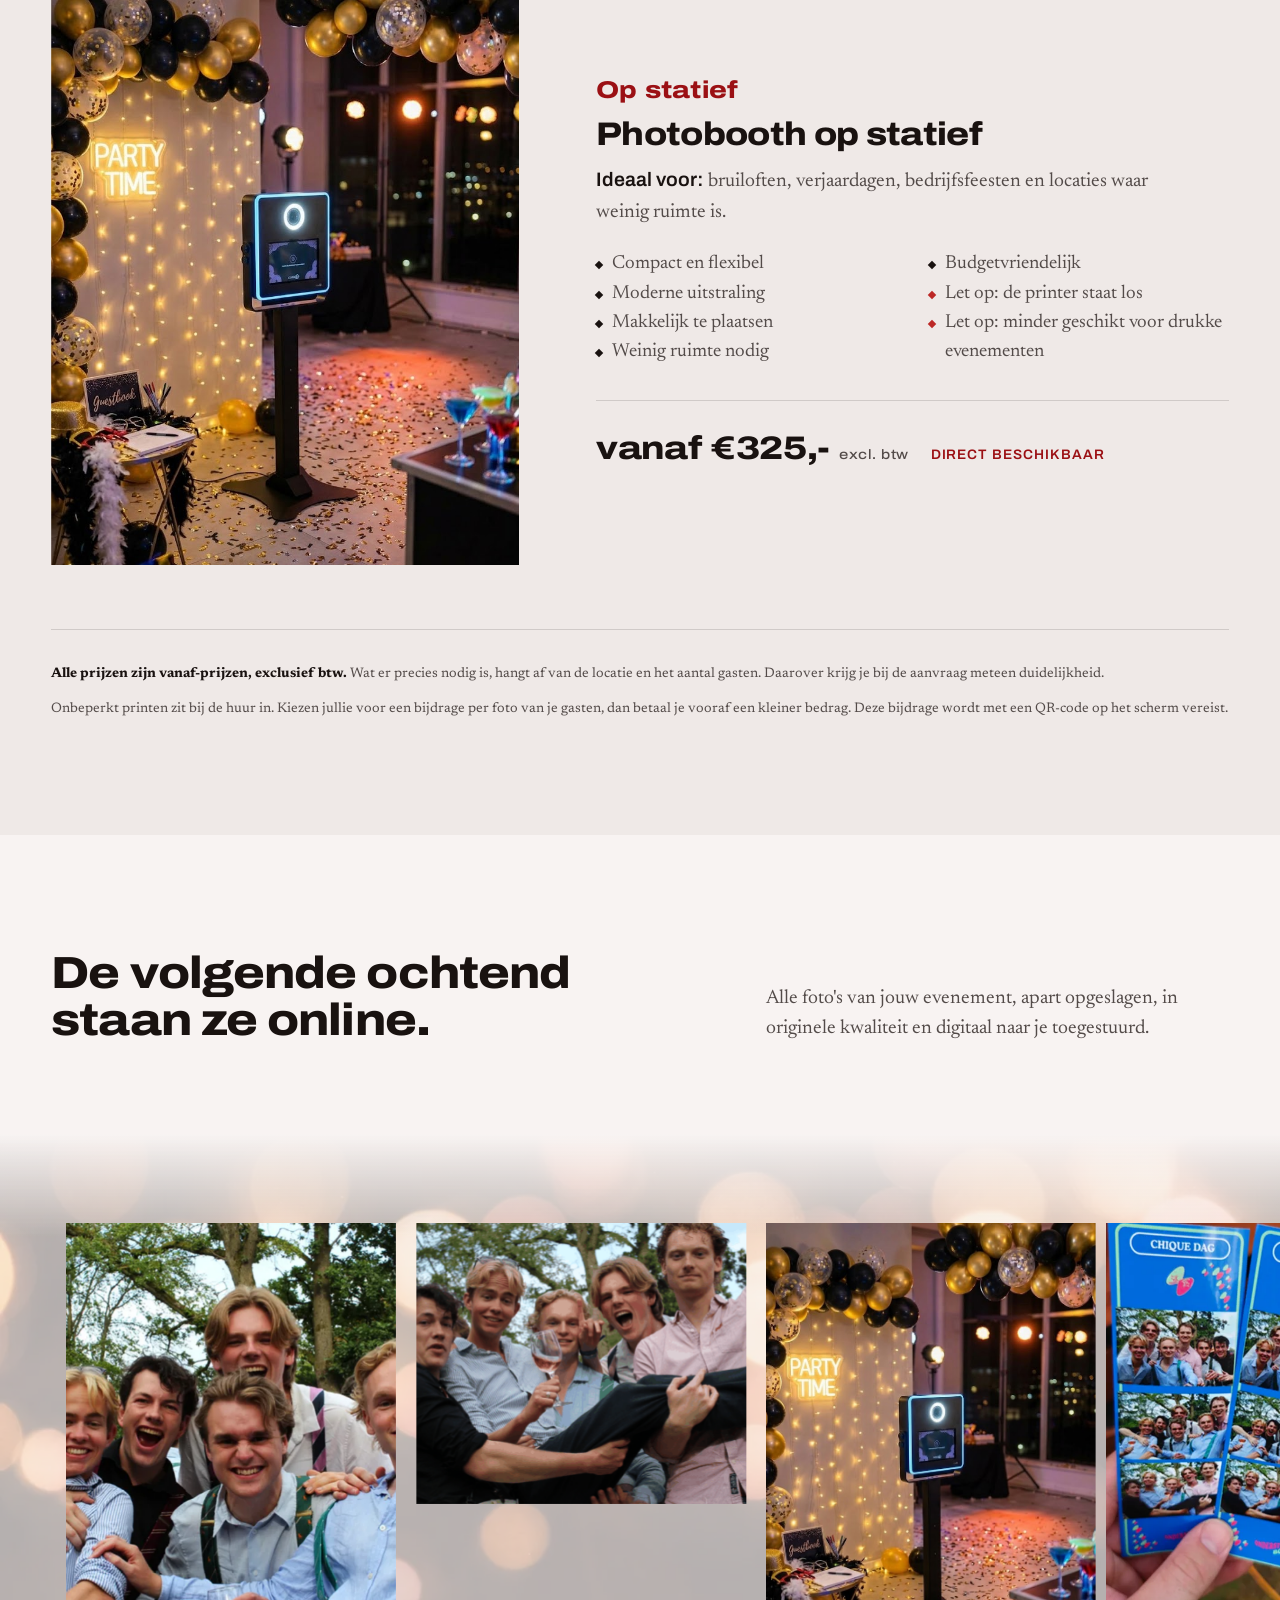
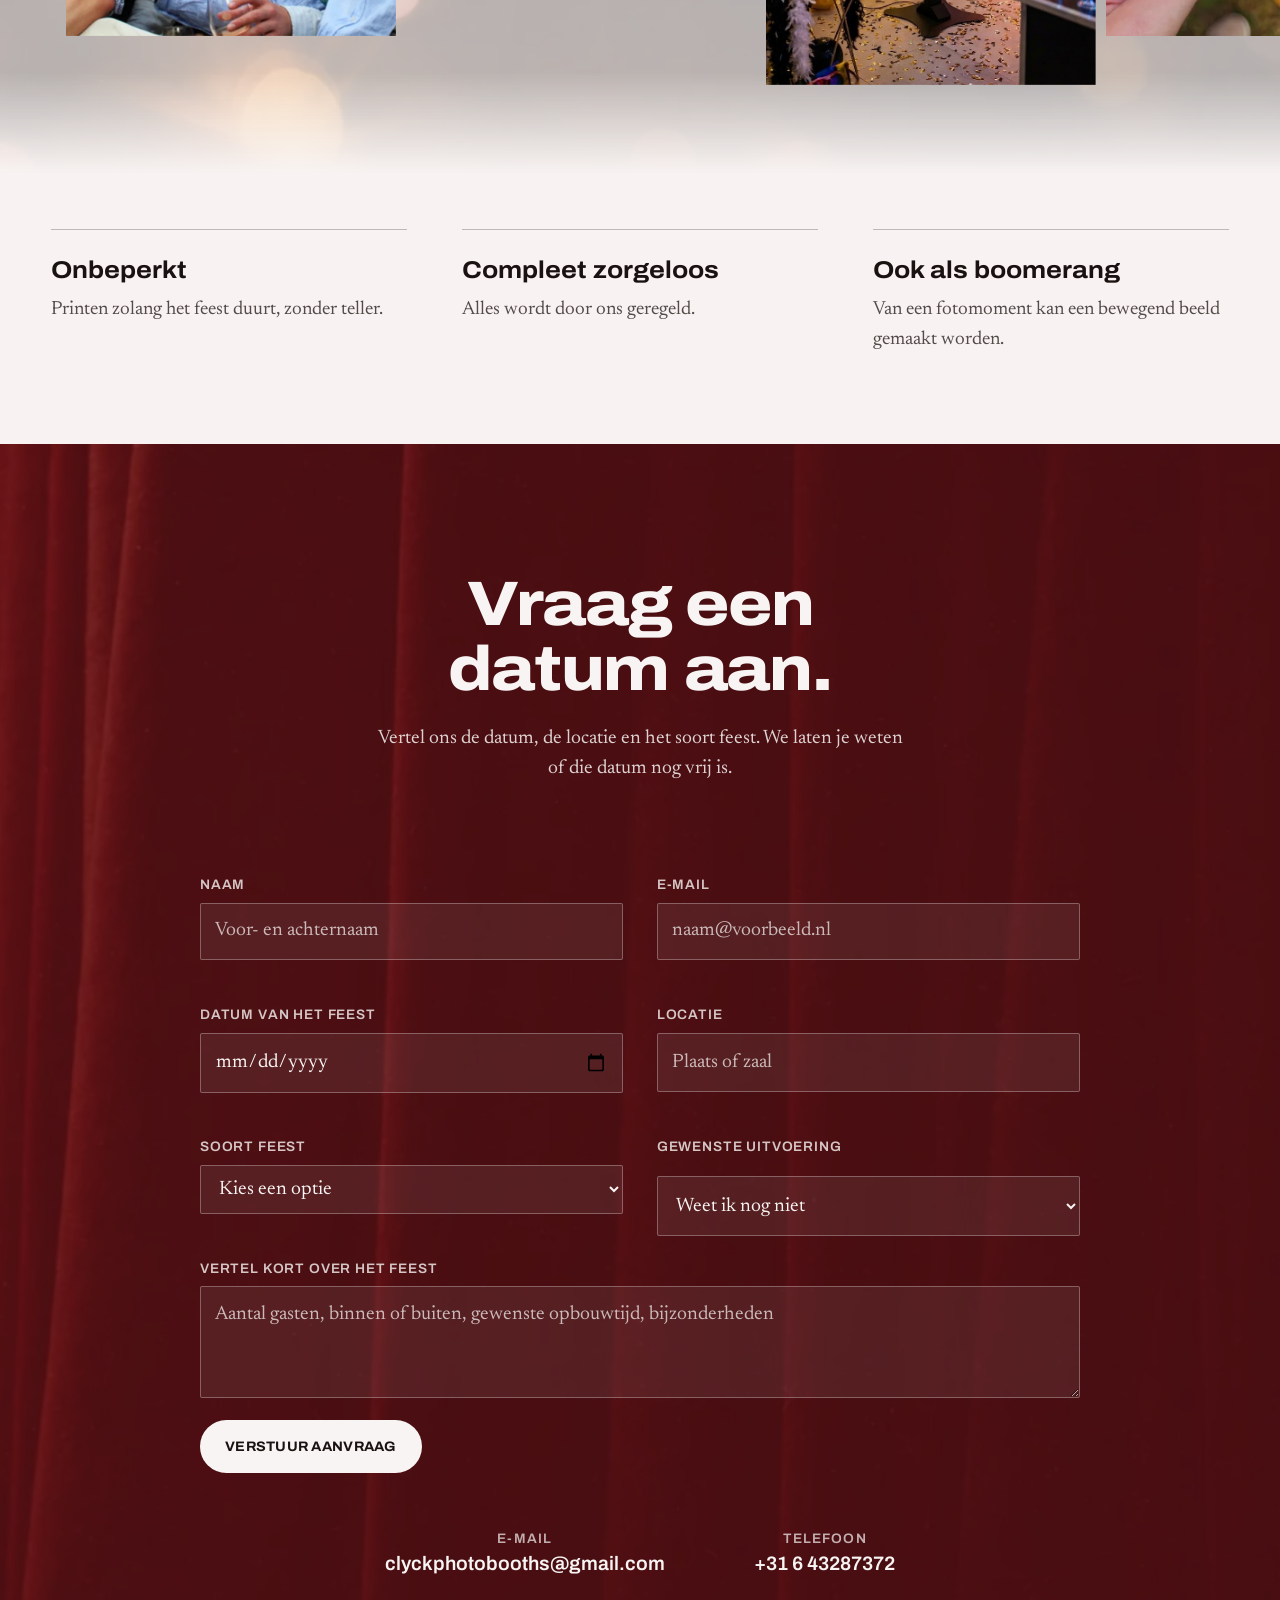
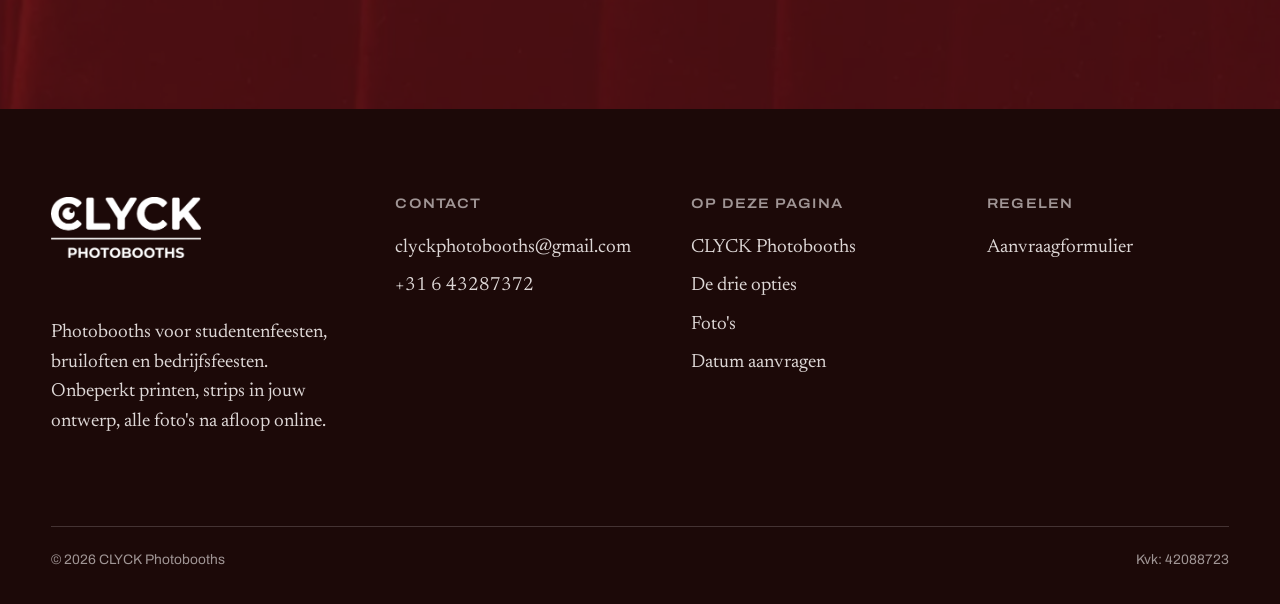
==== commit 723025dc: "main photo change" ====
--- a/index.html
+++ b/index.html
@@ -88,8 +88,8 @@
       <div class="strip" data-strip>
         <figure class="strip__frame"><img src="assets/img/f-paar.webp" alt="" width="460" height="460" loading="eager" decoding="async"></figure>
         <figure class="strip__frame"><img src="assets/img/f-groep.webp" alt="" width="460" height="460" loading="eager" decoding="async"></figure>
+        <figure class="strip__frame"><img src="assets/img/strip1.jpg" alt="" width="460" height="460" loading="eager" decoding="async"></figure>
         <figure class="strip__frame"><img src="assets/img/Feest1.webp" alt="" width="460" height="460" loading="eager" decoding="async"></figure>
-        <figure class="strip__frame"><img src="assets/img/feest2.webp" alt="" width="460" height="460" loading="eager" decoding="async"></figure>
       </div>
     </div>
   </section>
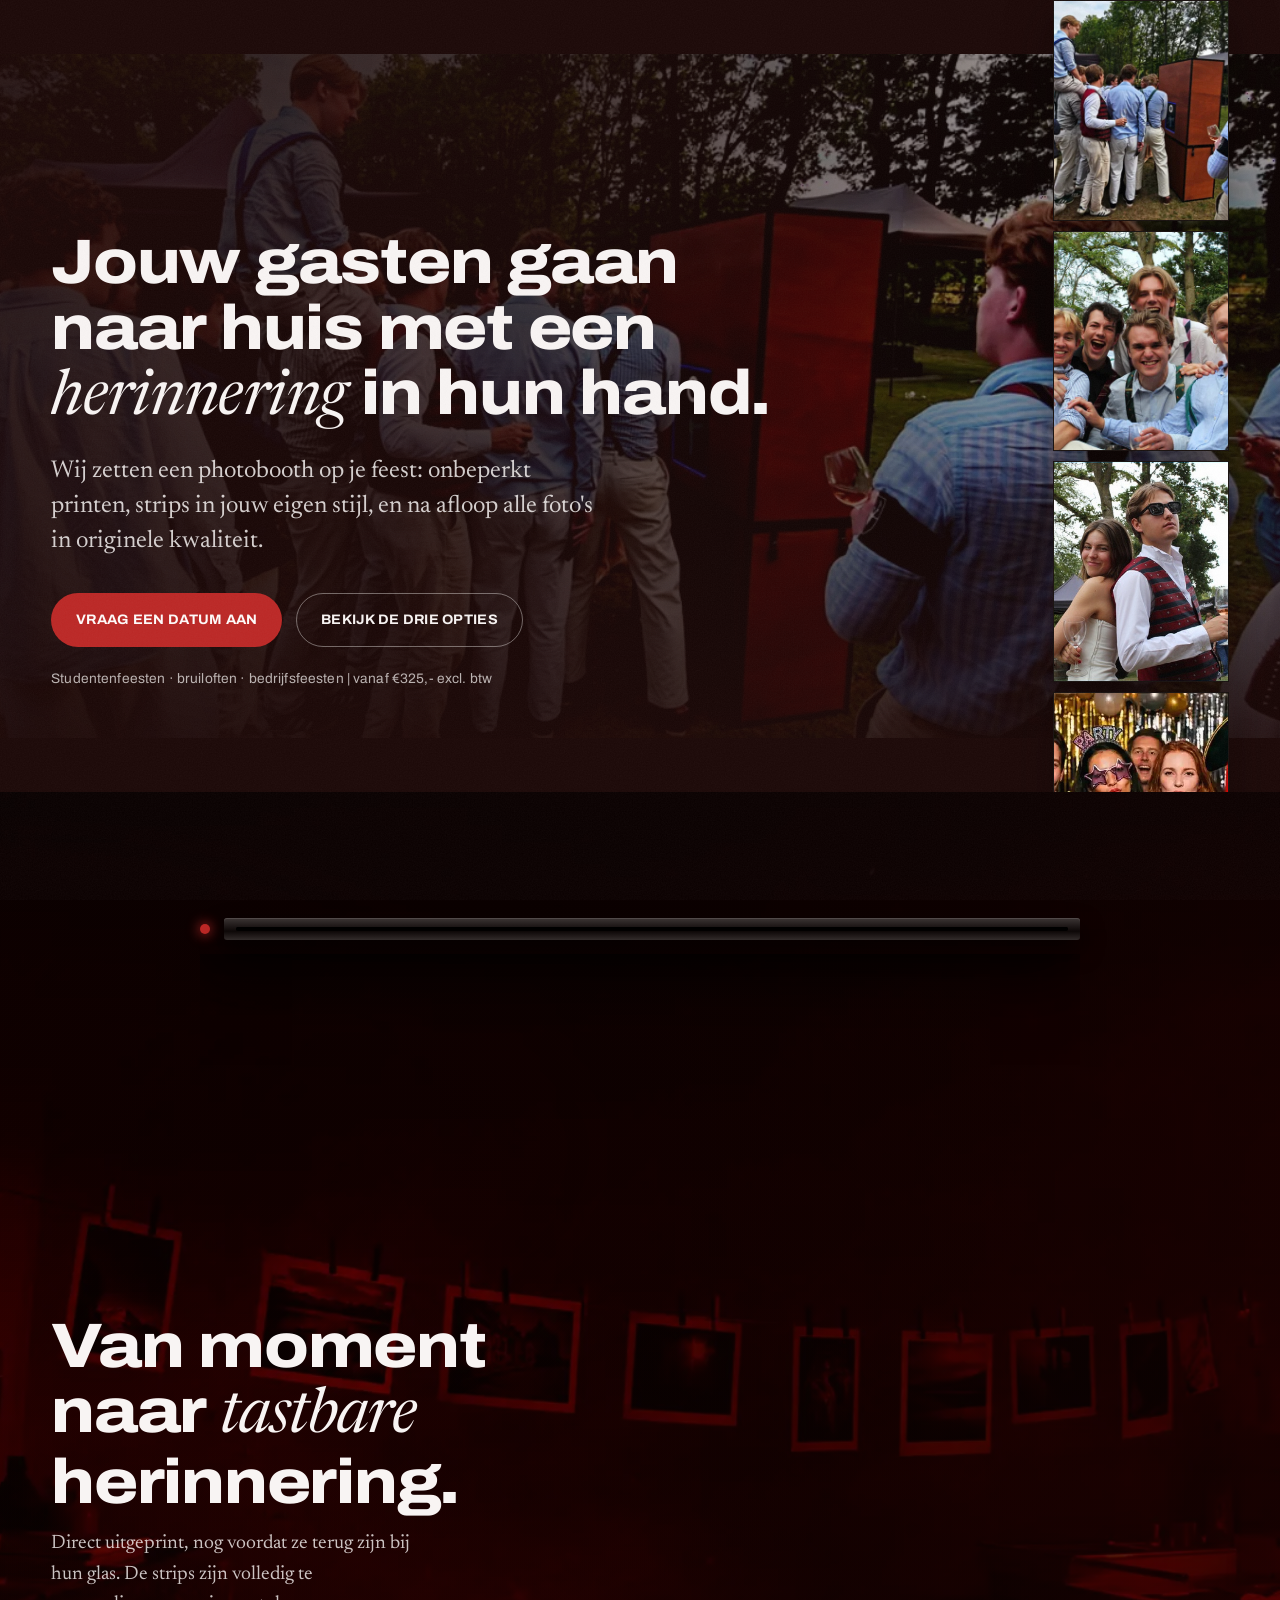
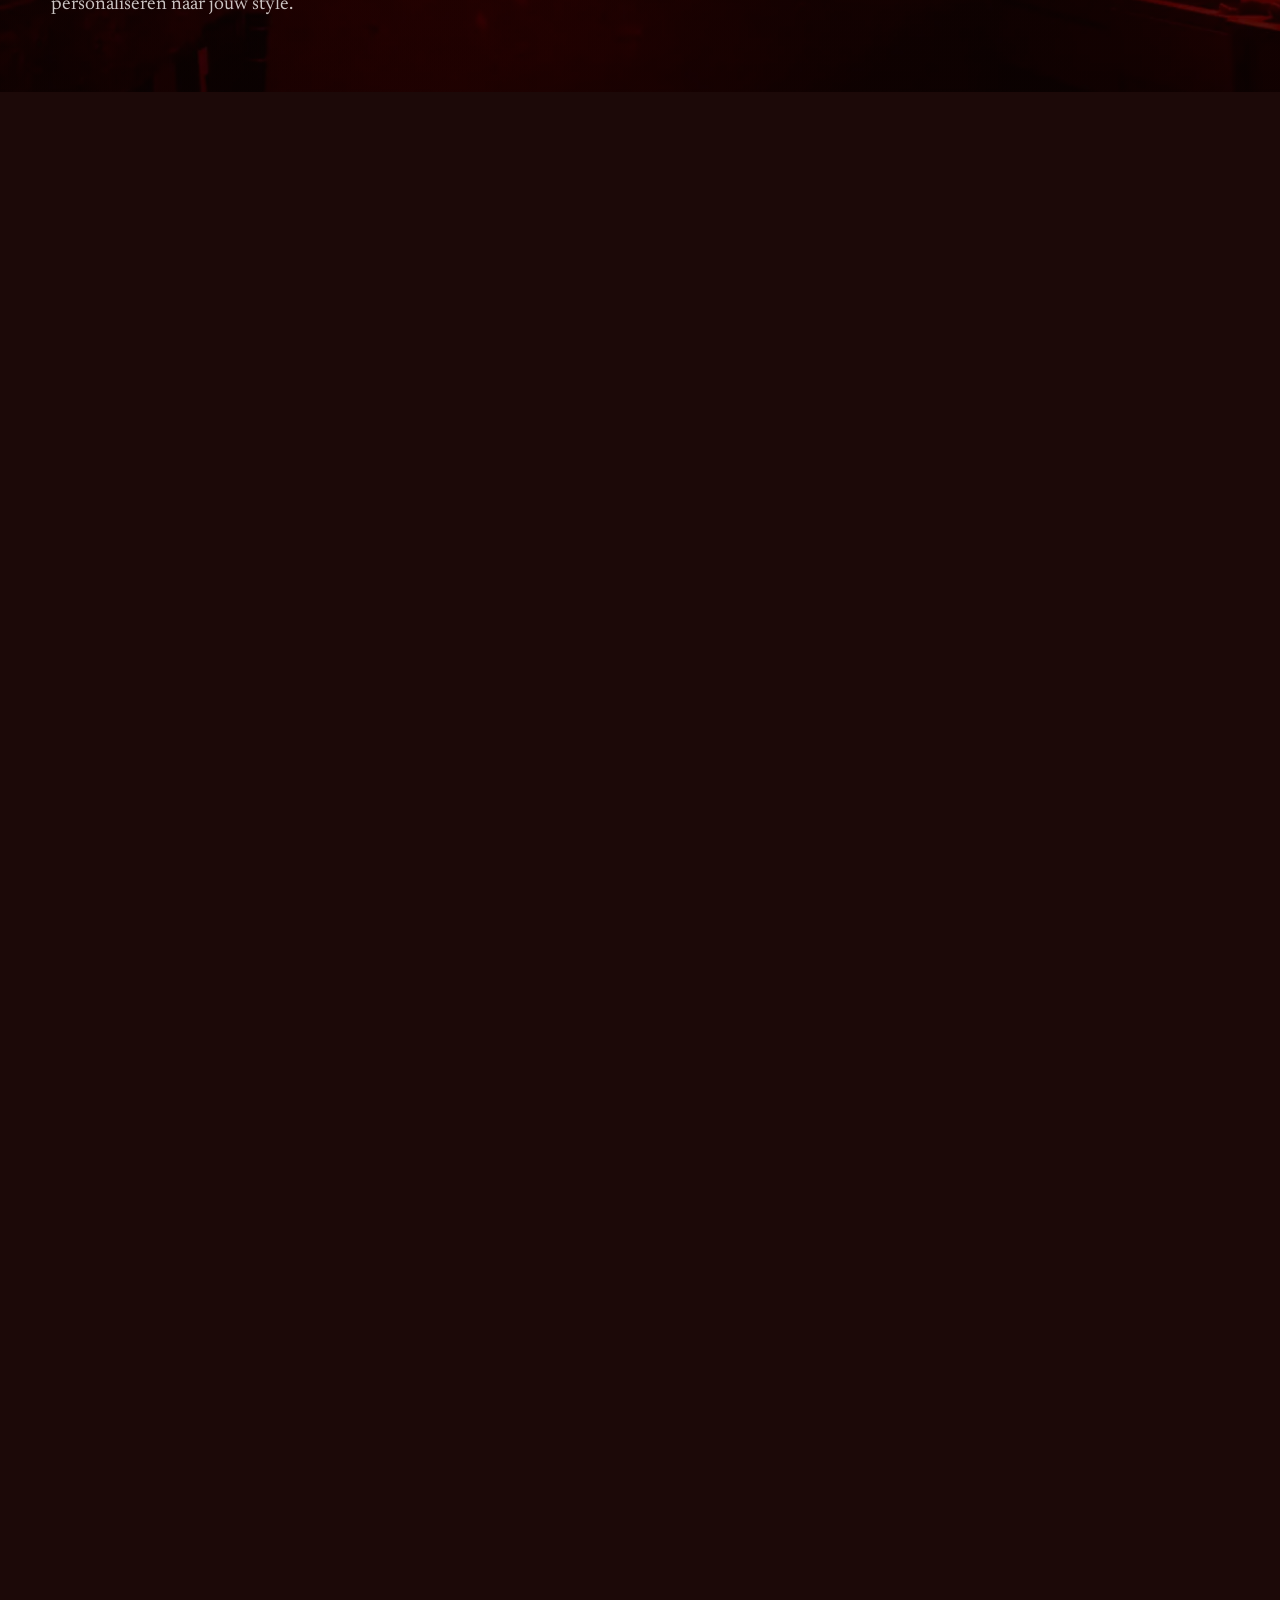
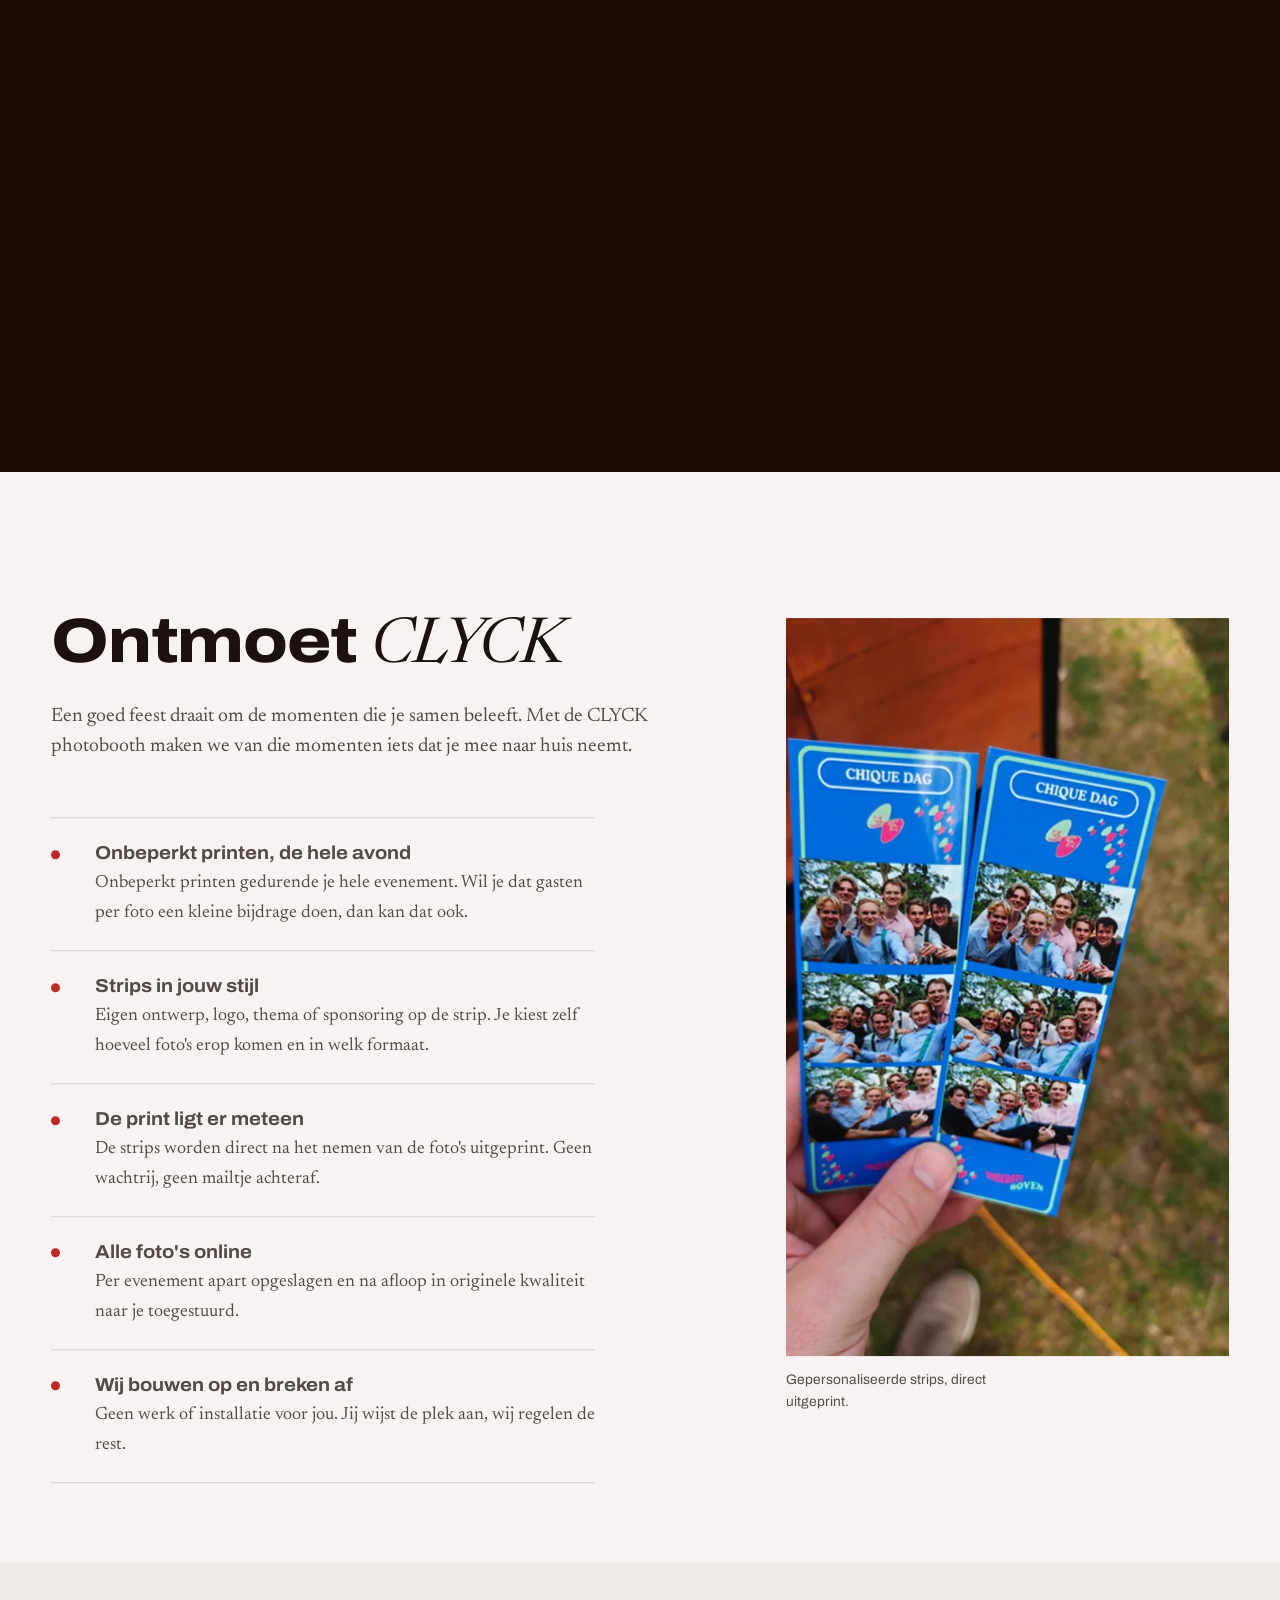
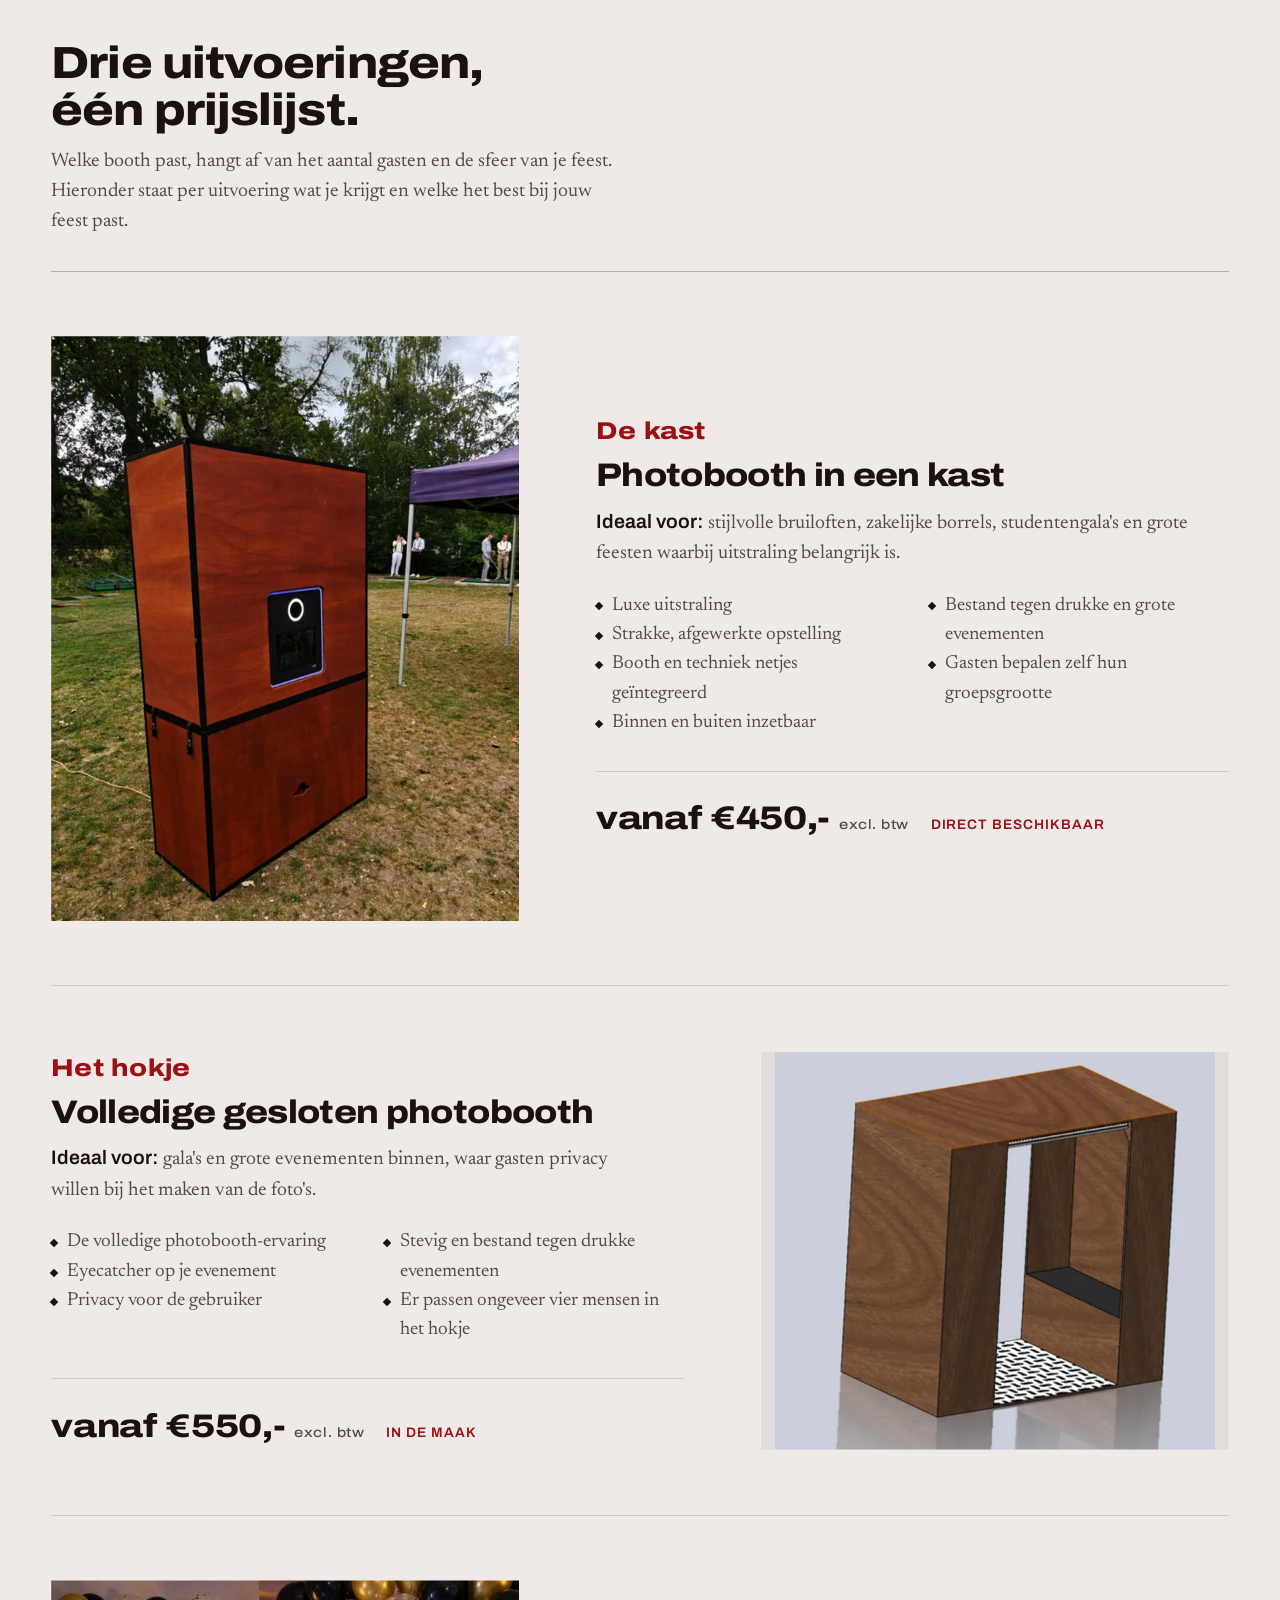
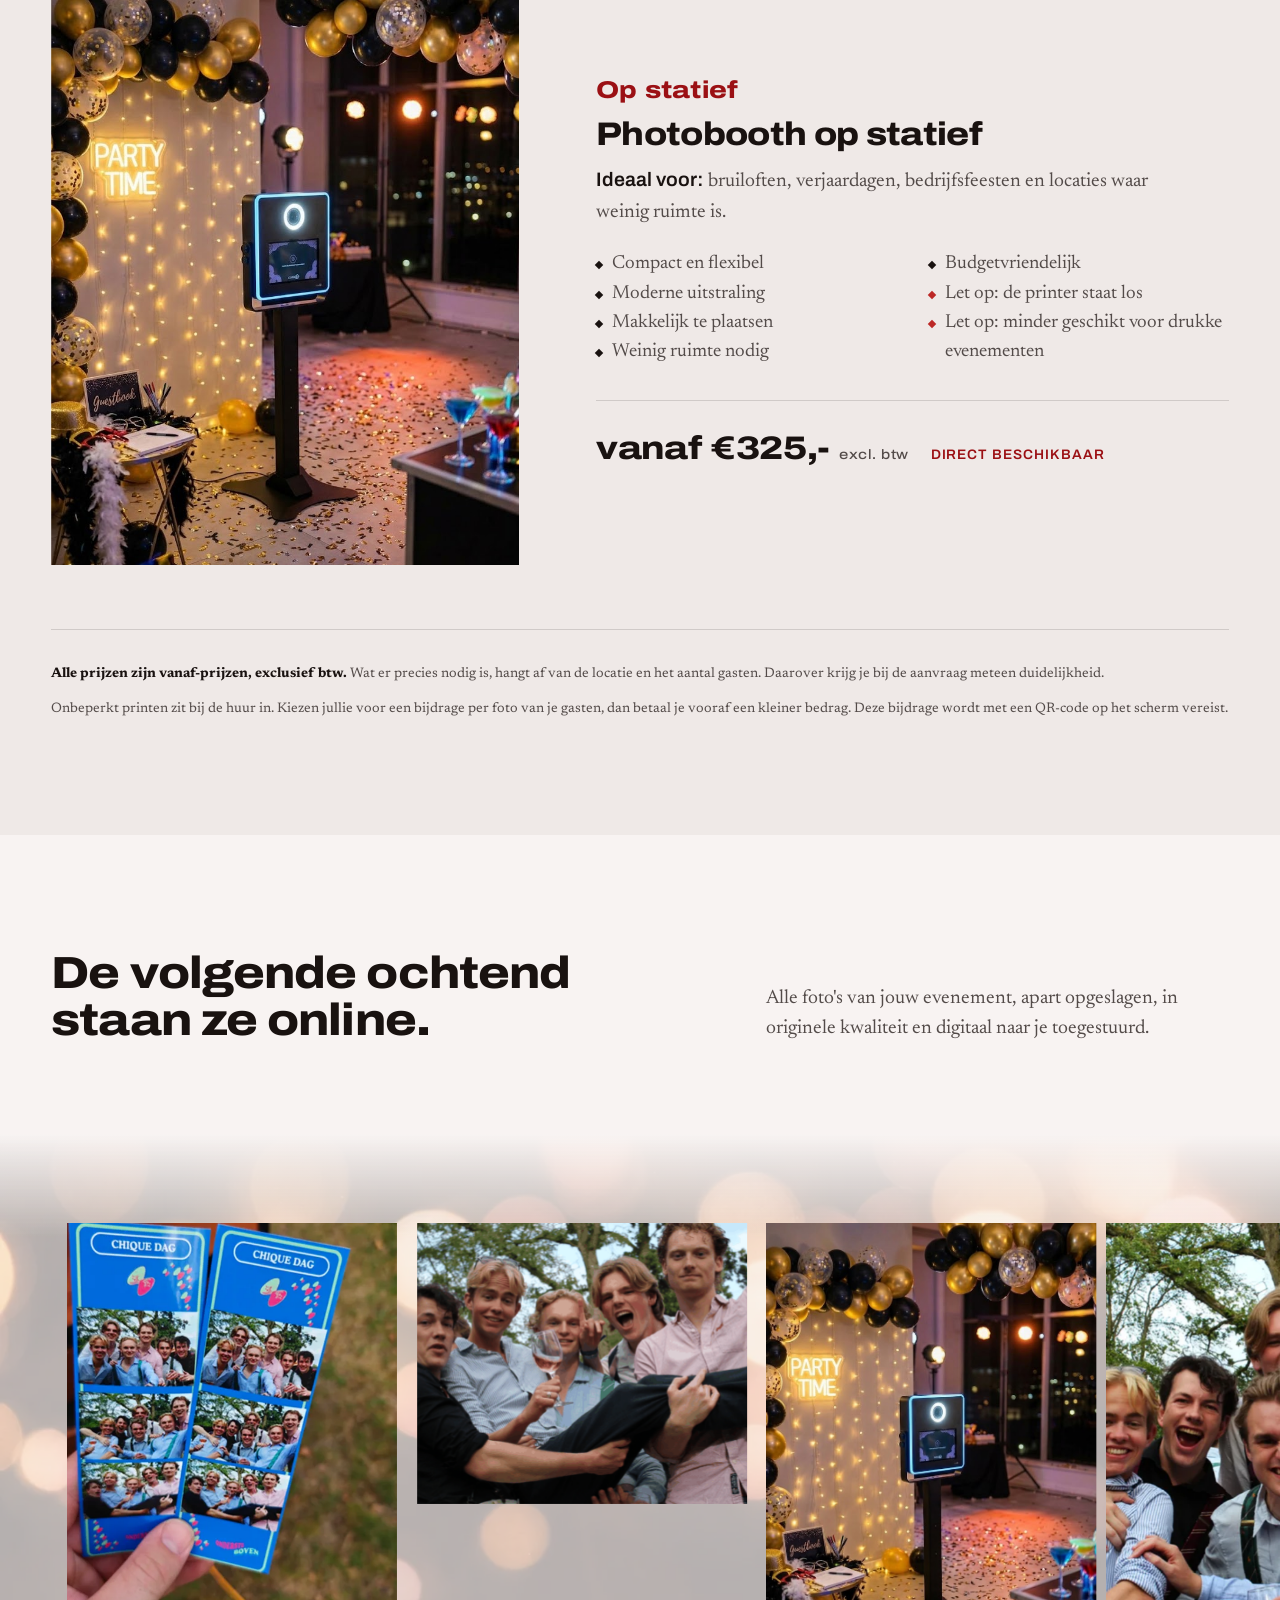
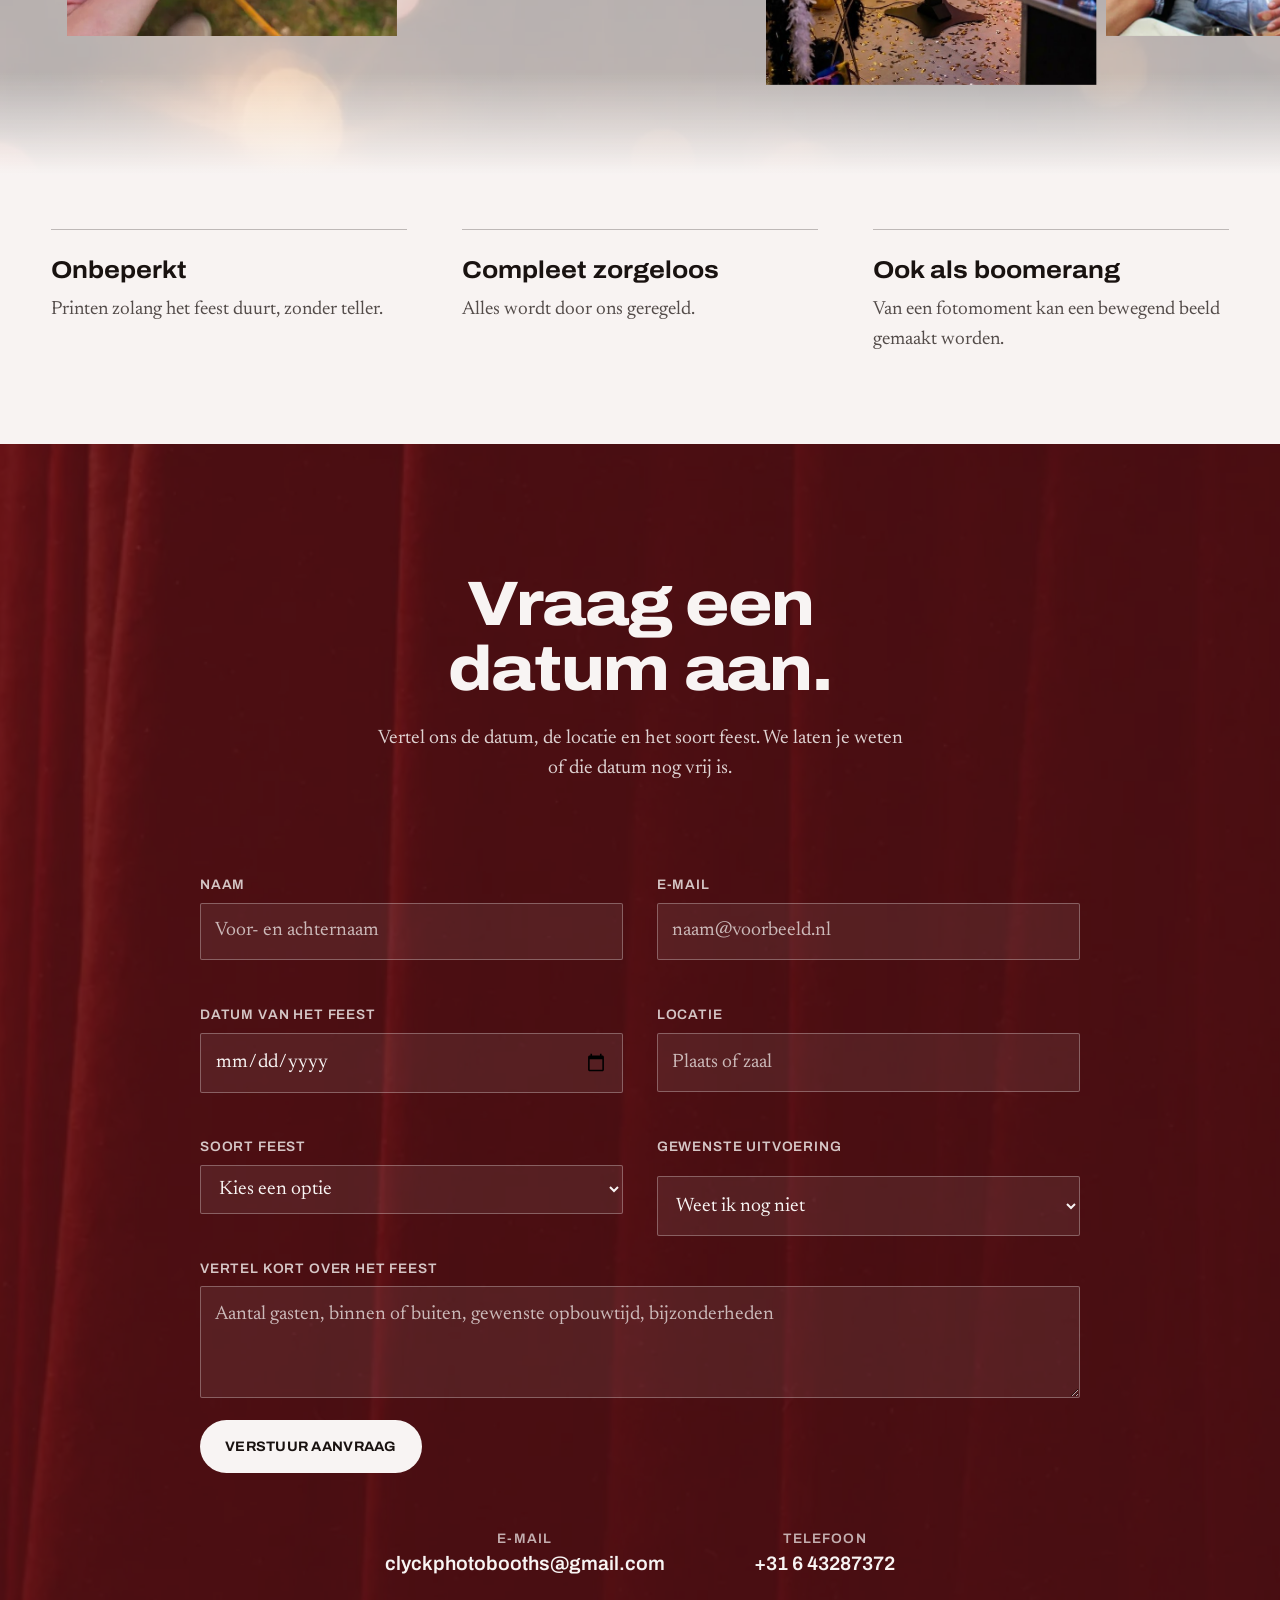
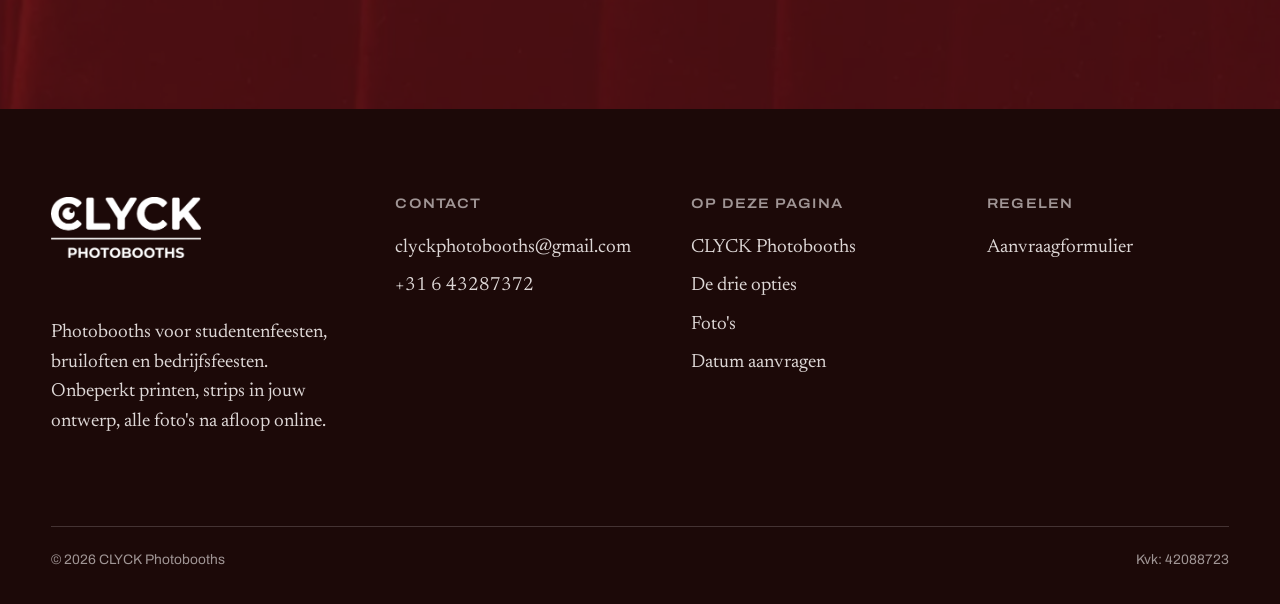
==== commit 06746955: "miniscule aanpassing, wissel foto" ====
--- a/index.html
+++ b/index.html
@@ -242,7 +242,7 @@
       <div class="band__bg" aria-hidden="true"><img src="assets/gen/bokeh.webp" alt="" width="1600" height="900" loading="lazy" decoding="async"></div>
       <div class="band__row">
         <figure class="band__item" data-parallax-layer data-speed="0.9">
-          <img src="assets/img/gal-1.webp" alt="Vrienden op een zomerfeest, lachend in de camera" width="900" height="599" loading="lazy" decoding="async">
+          <img src="assets/img/prints-in-hand.webp" alt="Vrienden op een zomerfeest, lachend in de camera" width="900" height="599" loading="lazy" decoding="async">
   
         </figure>
         <figure class="band__item" data-parallax-layer data-speed="0.8">
@@ -253,7 +253,7 @@
 
         </figure>
         <figure class="band__item" aria-hidden="true">
-          <img src="assets/img/prints-in-hand.webp" alt="" width="560" height="933" loading="lazy" decoding="async">
+          <img src="assets/img/gal-1.webp" alt="" width="560" height="933" loading="lazy" decoding="async">
 
         </figure>
       </div>
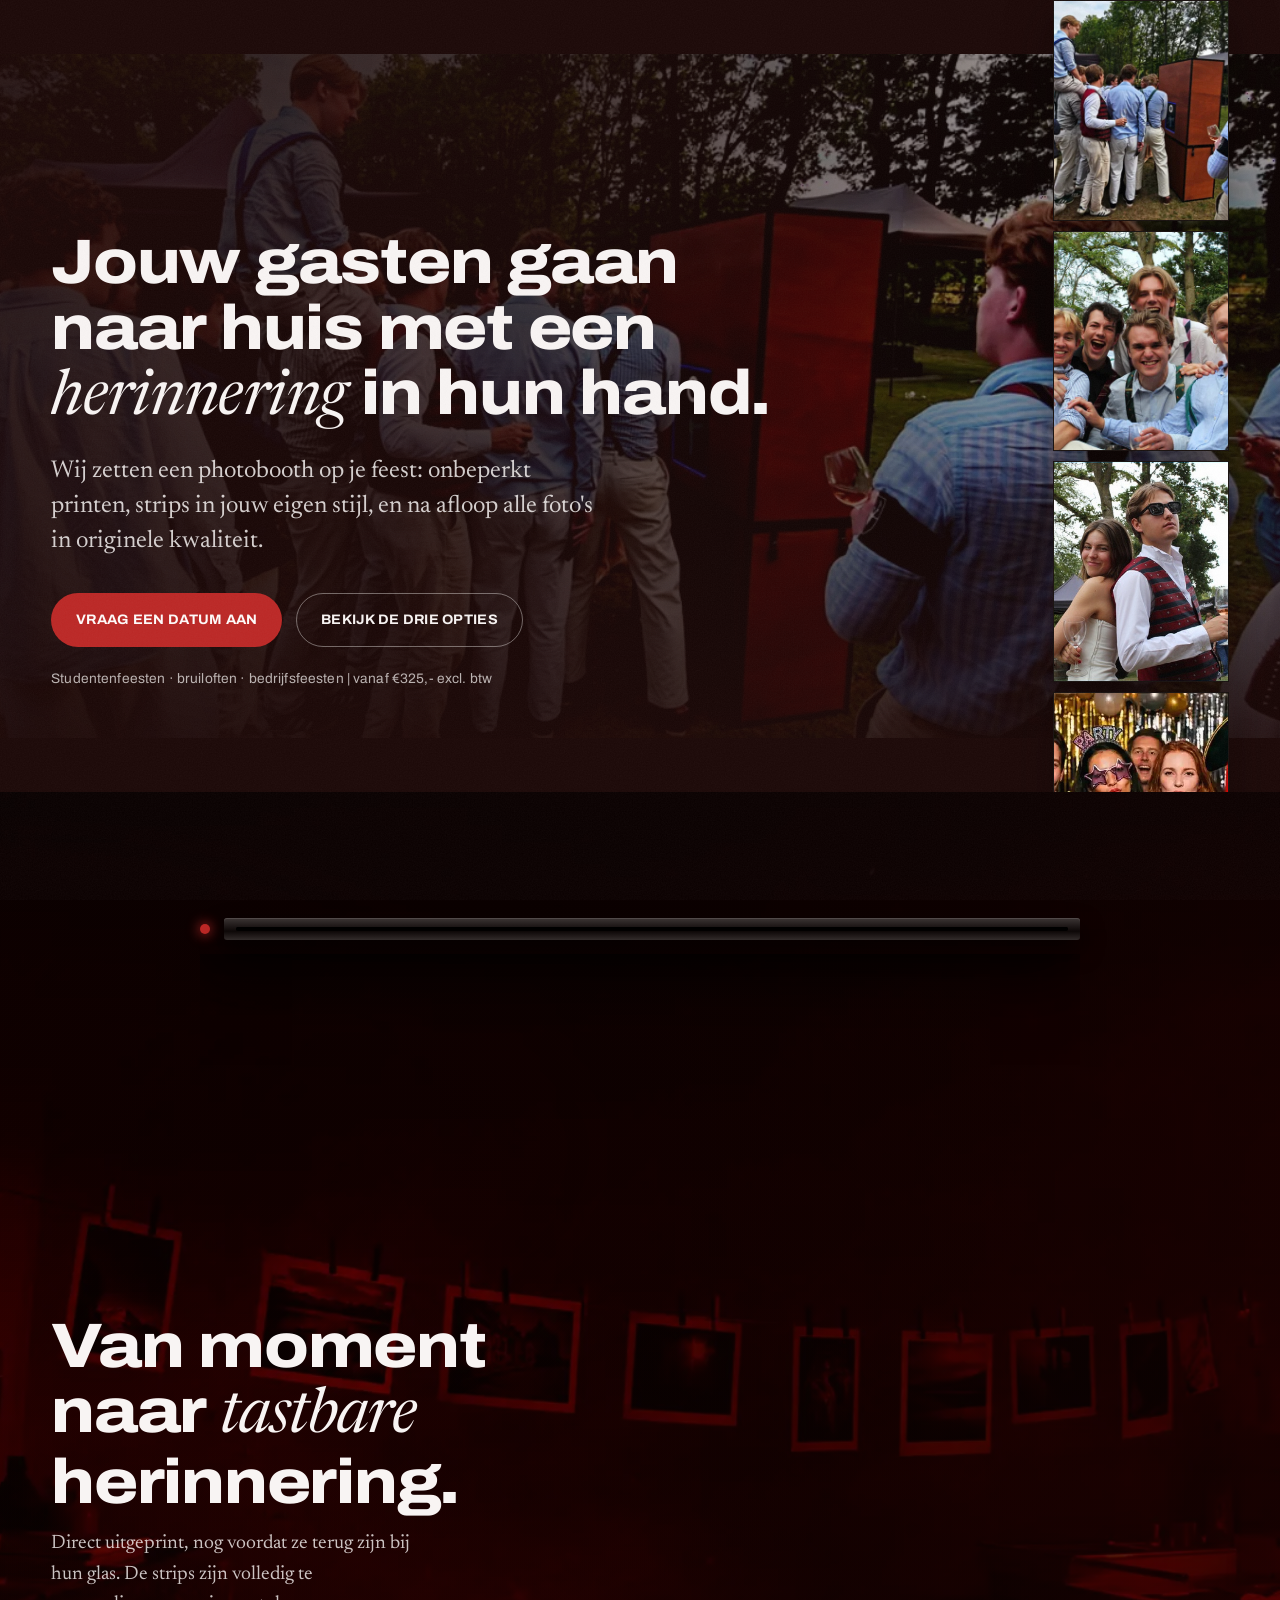
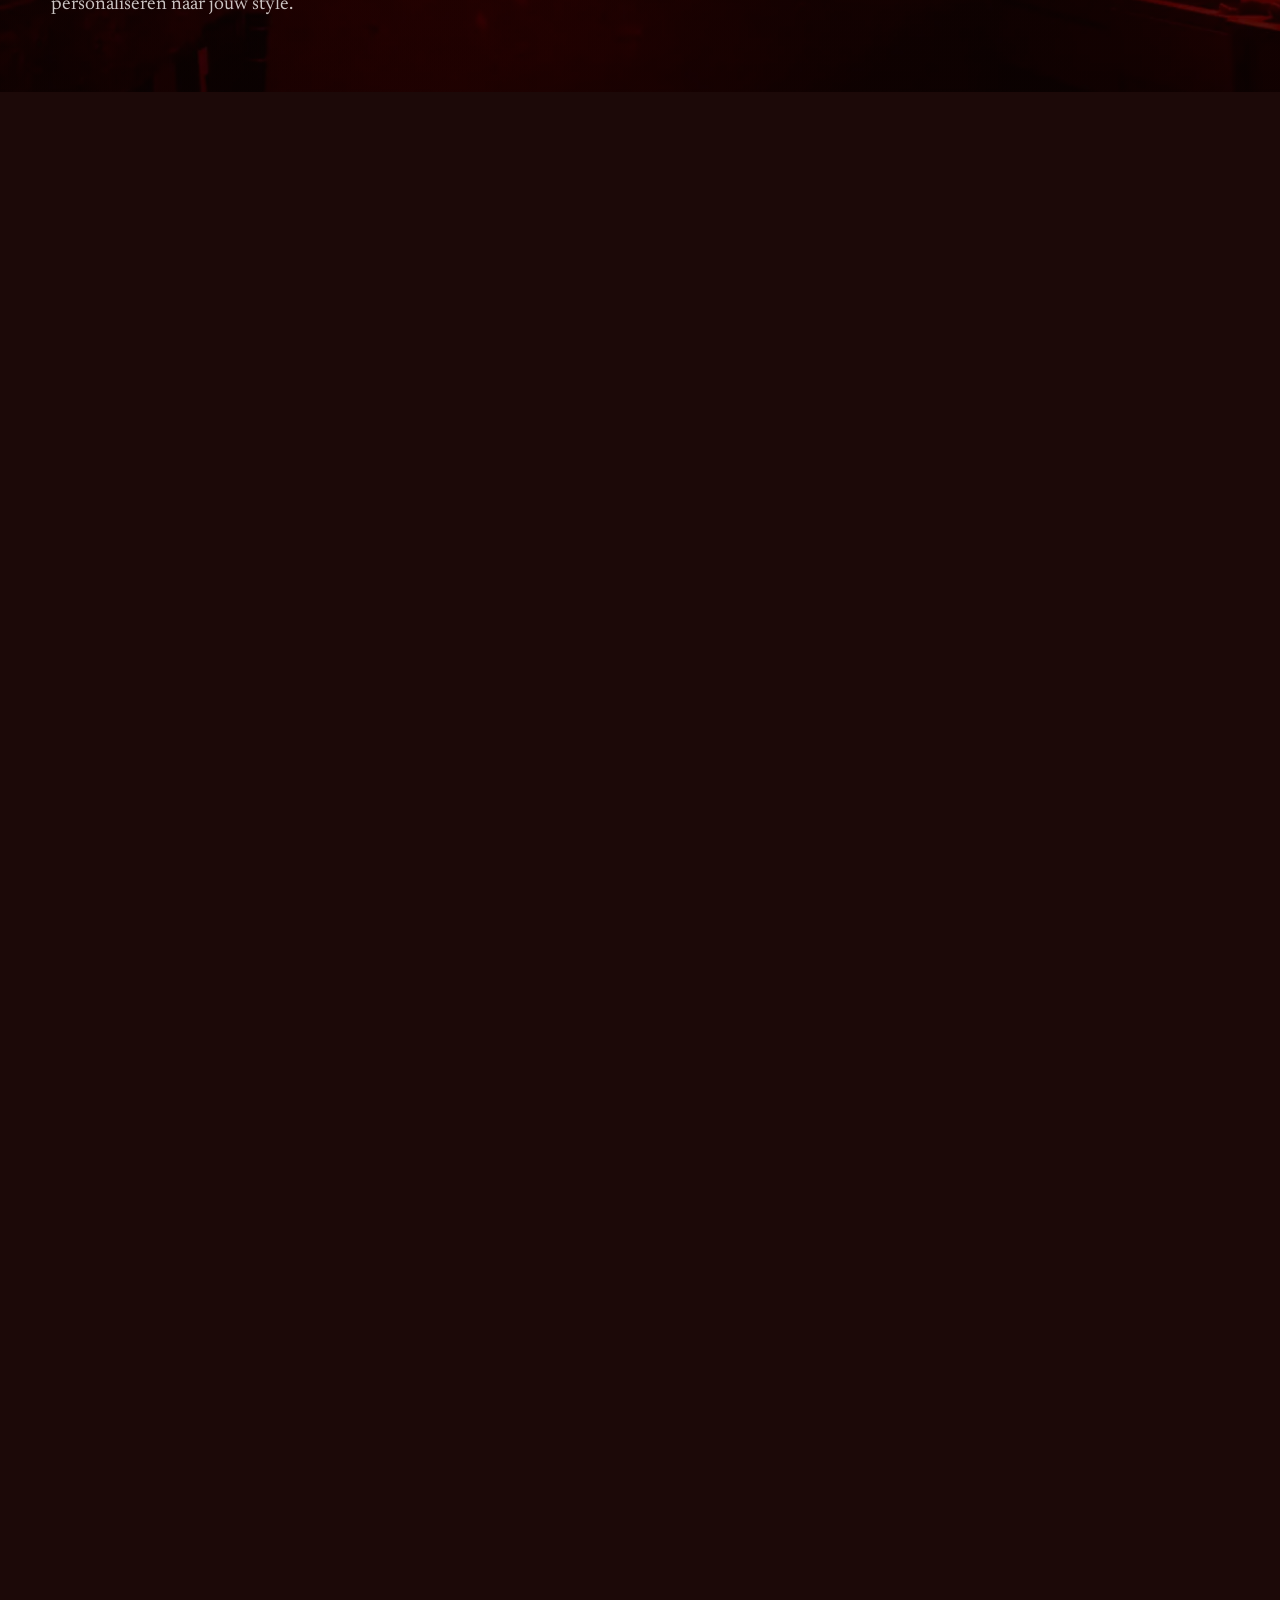
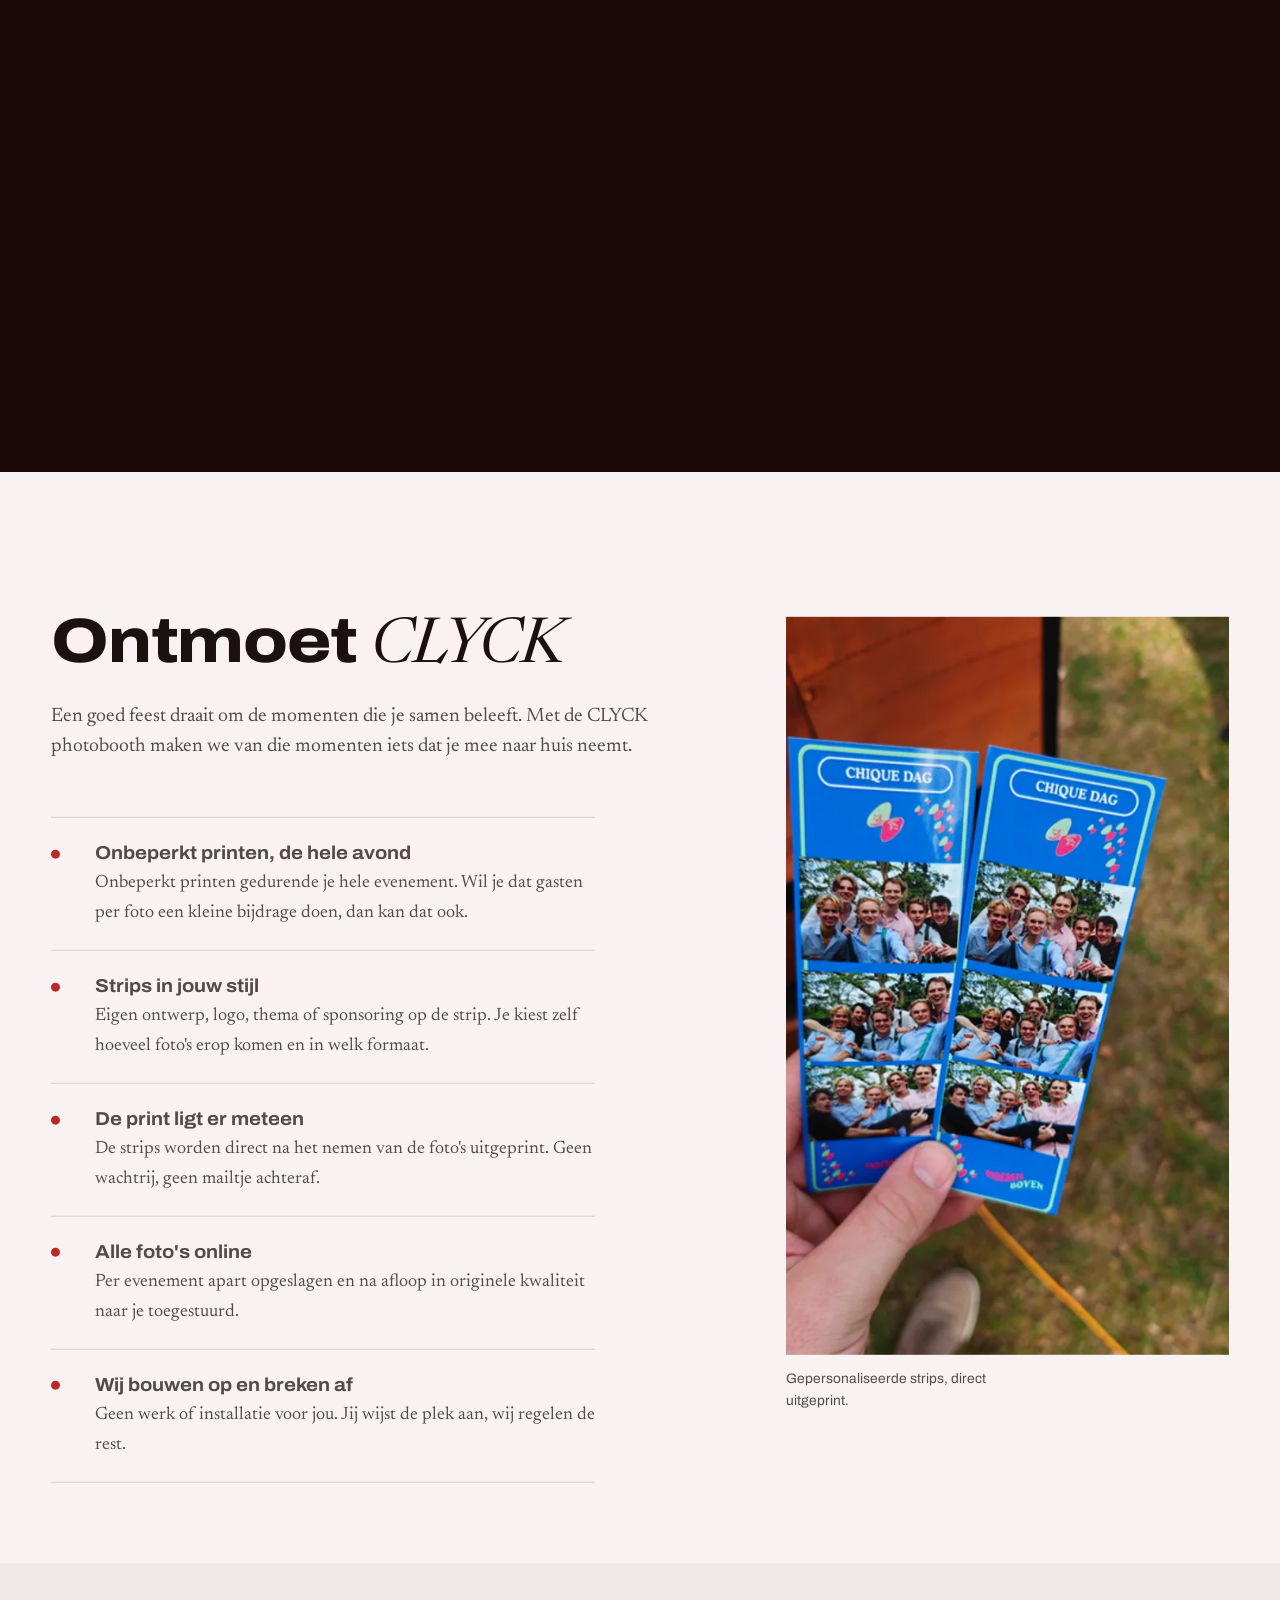
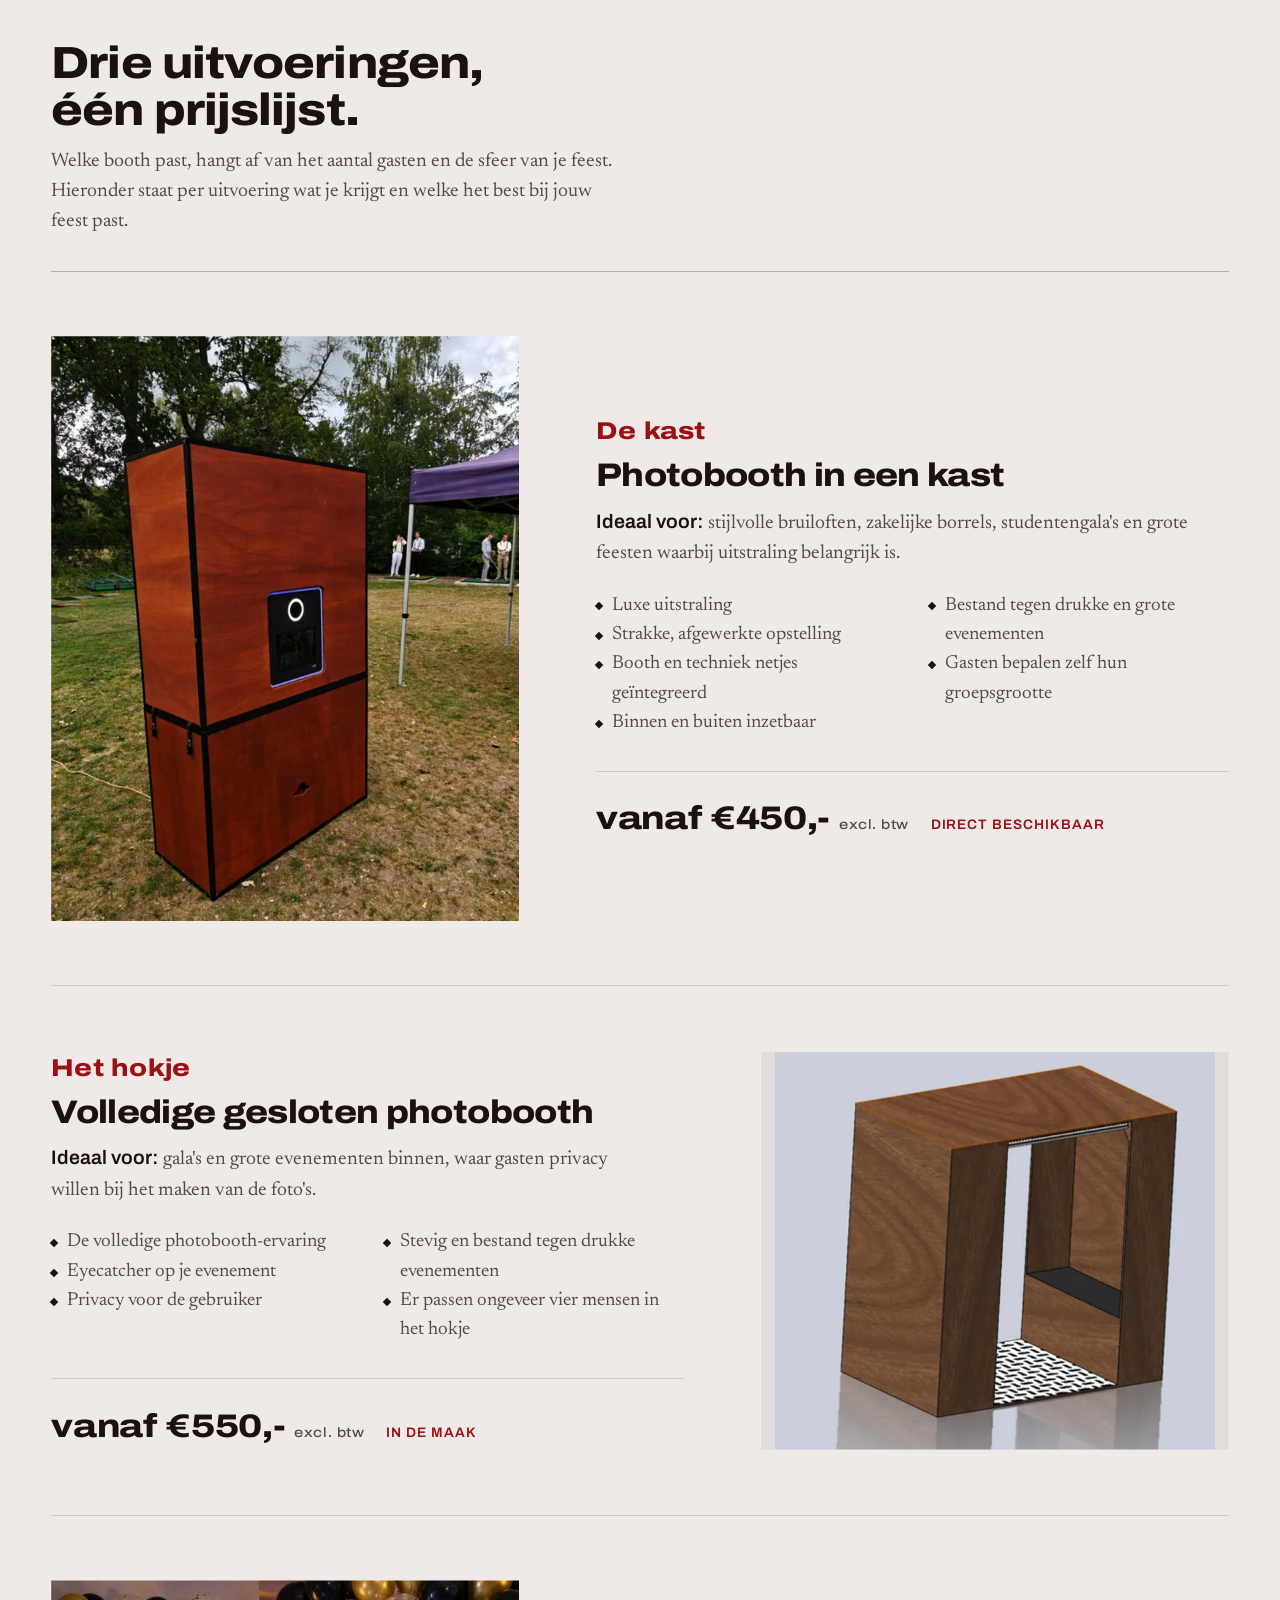
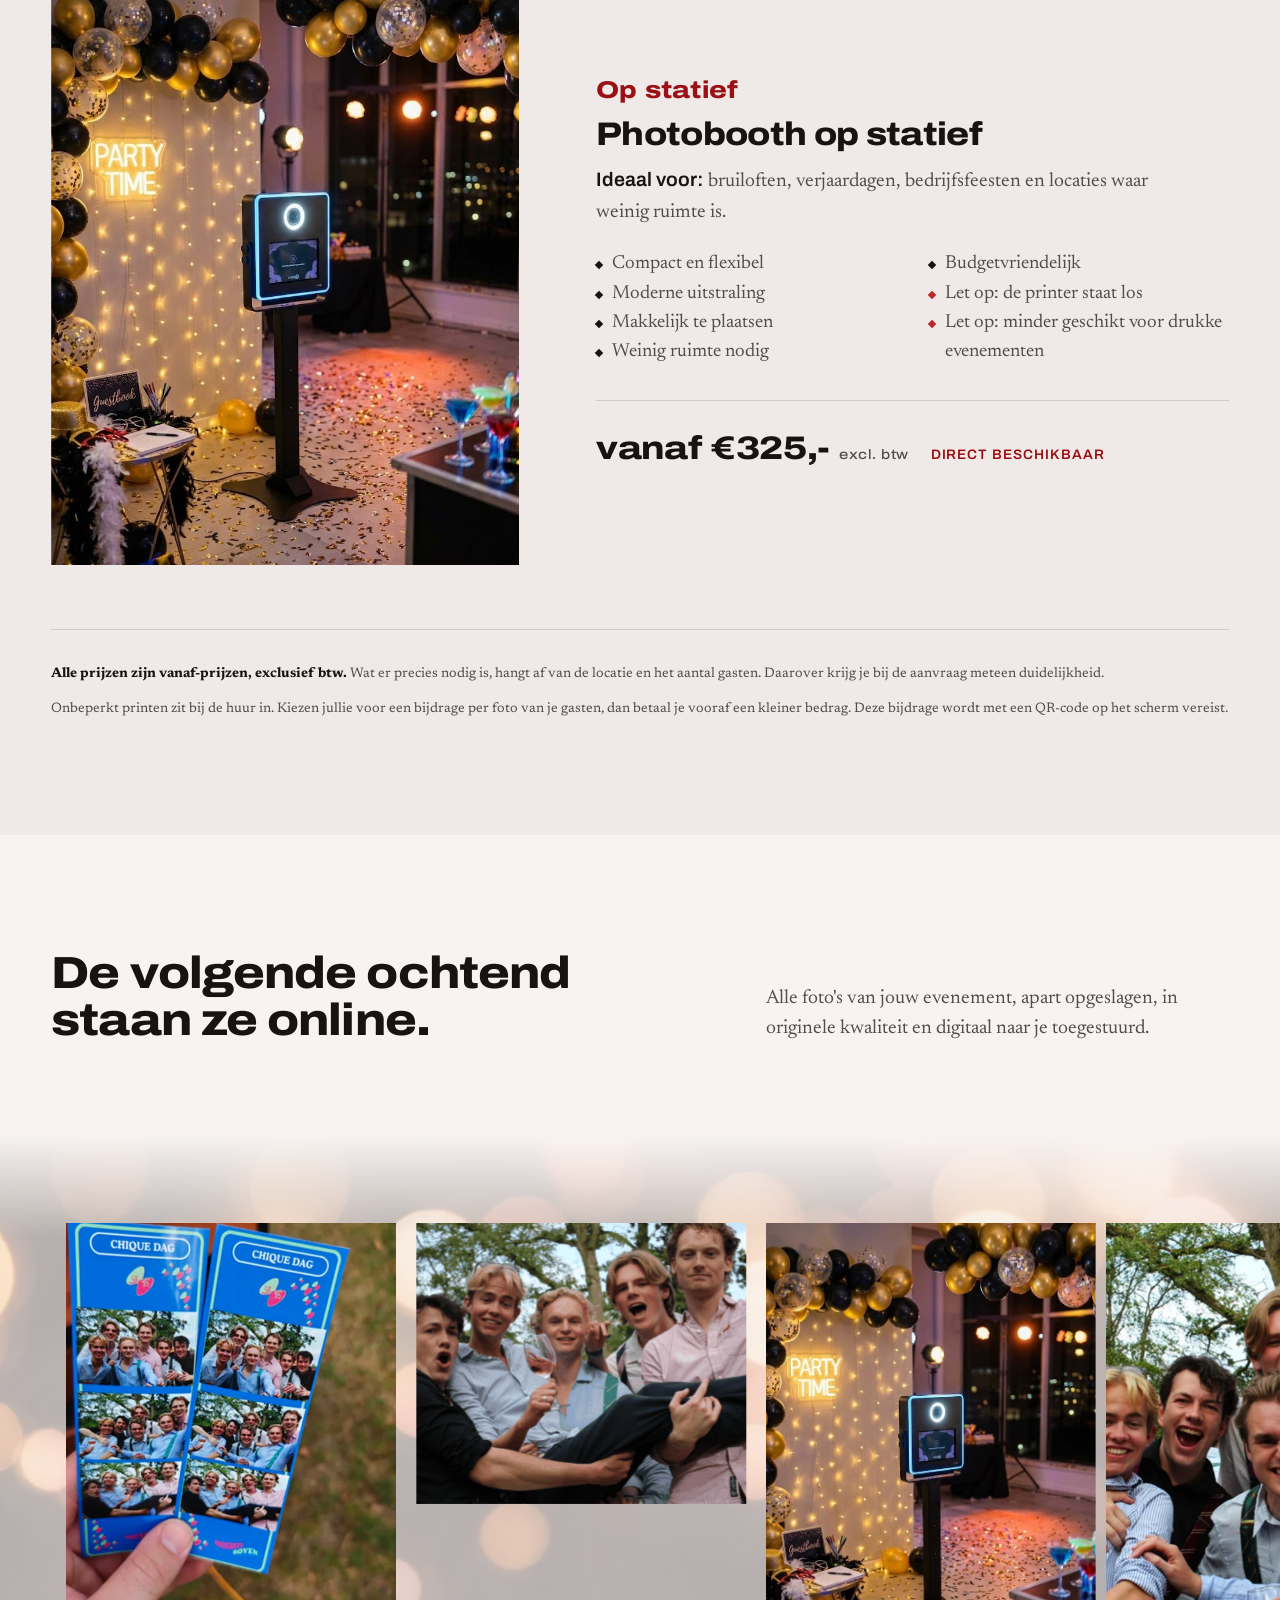
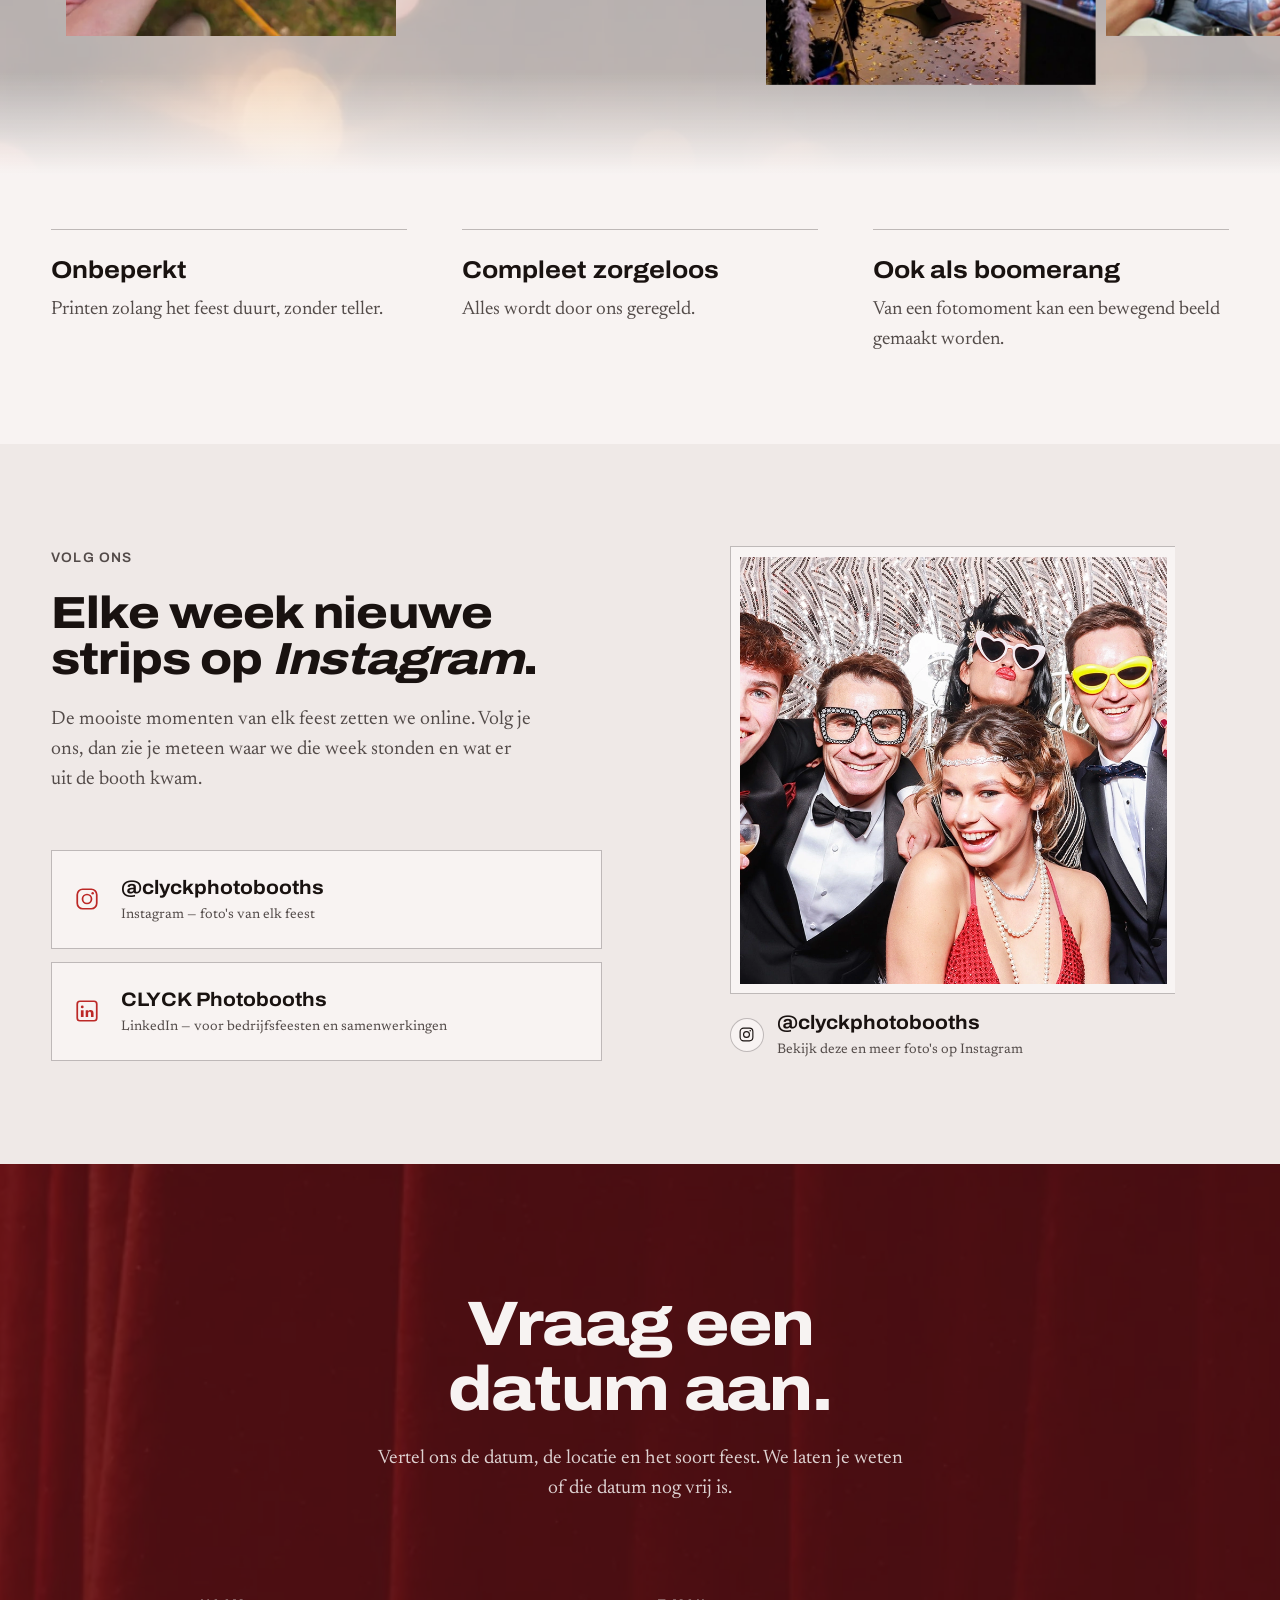
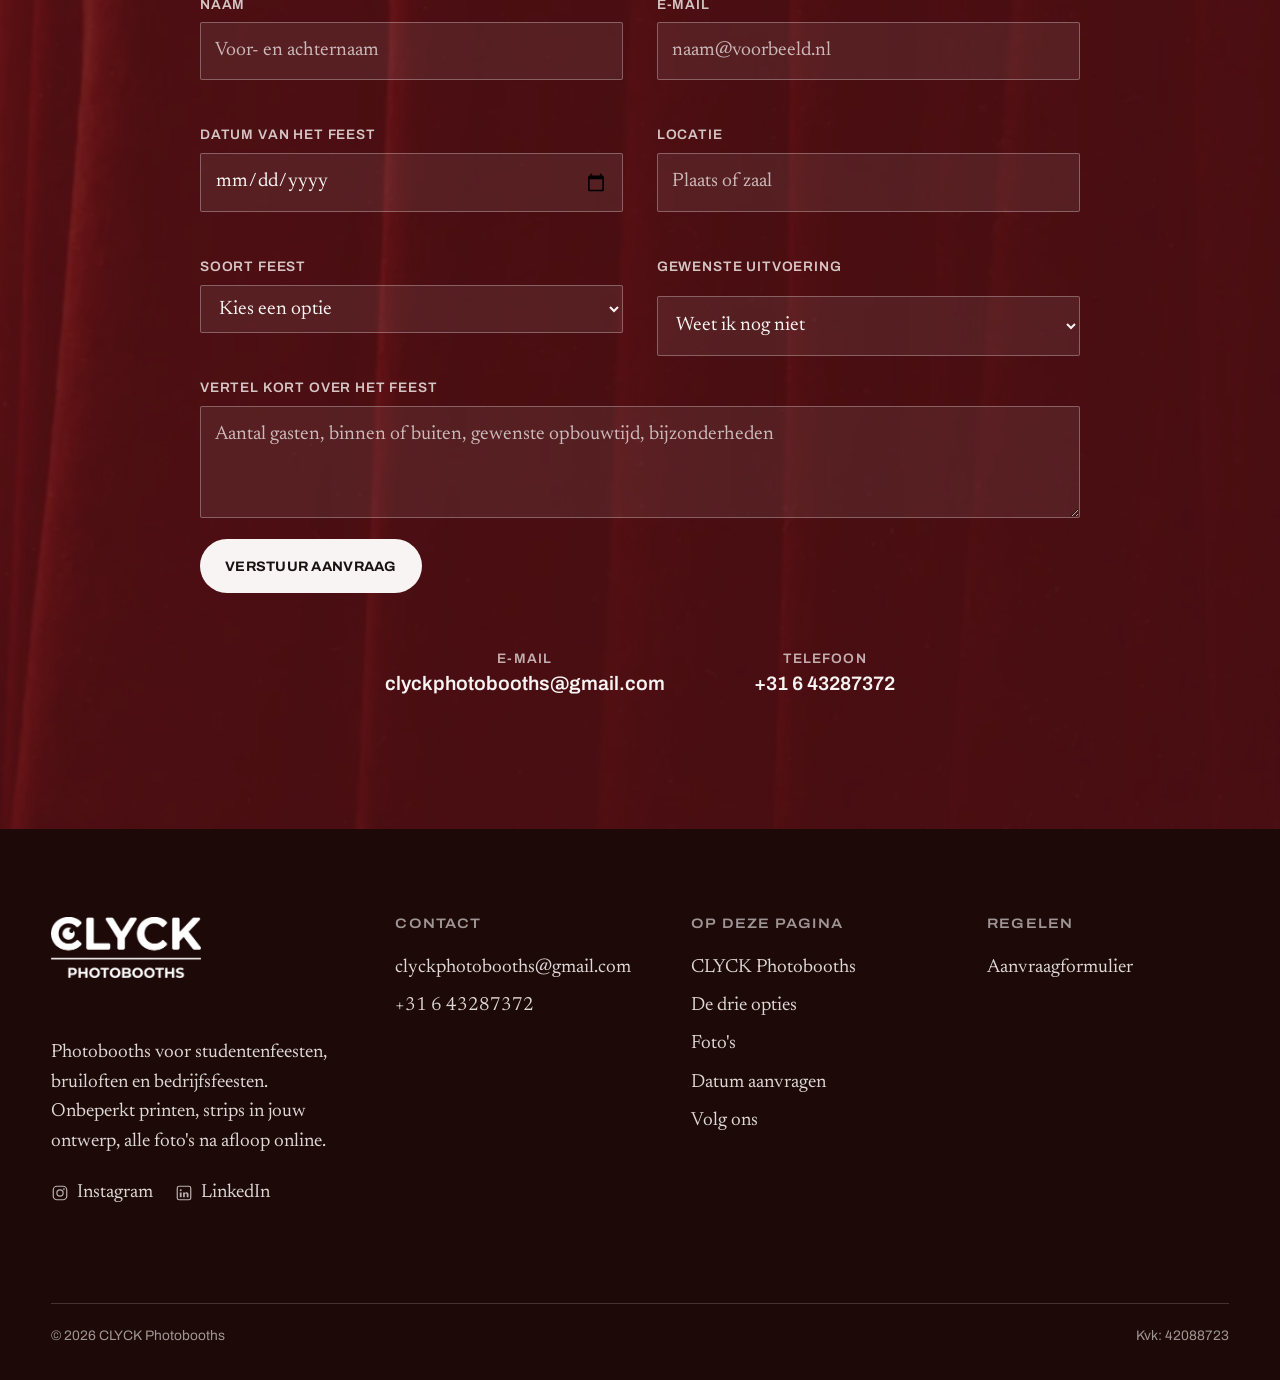
==== commit e7983a45: "Add Instagram and LinkedIn: 'volg ons' section with post card, footer links, sameAs in structured da" ====
--- a/index.html
+++ b/index.html
@@ -37,7 +37,11 @@
     "@type": "Country",
     "name": "Nederland"
   },
-  "serviceType": "Photobooth verhuur"
+  "serviceType": "Photobooth verhuur",
+  "sameAs": [
+    "https://www.instagram.com/clyckphotobooths/",
+    "https://www.linkedin.com/company/clyckphotobooths/"
+  ]
 }
 </script>
 <script>document.documentElement.classList.remove('no-js');document.documentElement.classList.add('js');</script>
@@ -46,6 +50,20 @@
 <body>
 <a class="skip" href="#main">Naar de inhoud</a>
 <div class="grain" aria-hidden="true"></div>
+
+<svg class="icon-defs" aria-hidden="true" focusable="false">
+  <symbol id="i-ig" viewBox="0 0 24 24" fill="none" stroke="currentColor" stroke-width="1.6">
+    <rect x="3" y="3" width="18" height="18" rx="5"></rect>
+    <circle cx="12" cy="12" r="4.15"></circle>
+    <circle cx="17.25" cy="6.75" r="1.15" fill="currentColor" stroke="none"></circle>
+  </symbol>
+  <symbol id="i-li" viewBox="0 0 24 24" fill="none" stroke="currentColor" stroke-width="1.6">
+    <rect x="3" y="3" width="18" height="18" rx="2.5"></rect>
+    <circle cx="7.6" cy="8.2" r="1.3" fill="currentColor" stroke="none"></circle>
+    <path d="M6.35 11.3h2.5v6.3h-2.5z" fill="currentColor" stroke="none"></path>
+    <path d="M10.8 17.6v-6.3h2.35v0.85c0.45-0.62 1.2-1.05 2.2-1.05 1.65 0 2.7 1.05 2.7 3v3.5h-2.4v-3.2c0-1-0.42-1.6-1.3-1.6-0.85 0-1.3 0.58-1.3 1.6v3.2z" fill="currentColor" stroke="none"></path>
+  </symbol>
+</svg>
 
 
 <header class="nav" id="nav">
@@ -266,6 +284,40 @@
     </div>
   </section>
 
+  <section class="social" id="social" aria-labelledby="social-h">
+    <div class="wrap social__grid">
+      <div class="social__copy">
+        <p class="label">Volg ons</p>
+        <h2 id="social-h" data-reveal>Elke week nieuwe strips op <em>Instagram</em>.</h2>
+        <p class="prose" data-reveal>De mooiste momenten van elk feest zetten we online. Volg je ons, dan zie je meteen waar we die week stonden en wat er uit de booth kwam.</p>
+        <ul class="social__links" data-stagger>
+          <li>
+            <a class="social__link" href="https://www.instagram.com/clyckphotobooths/" target="_blank" rel="noopener me">
+              <span class="social__icon" aria-hidden="true"><svg><use href="#i-ig"></use></svg></span>
+              <span class="social__meta"><b>@clyckphotobooths</b><small>Instagram &mdash; foto's van elk feest</small></span>
+            </a>
+          </li>
+          <li>
+            <a class="social__link" href="https://www.linkedin.com/company/clyckphotobooths/" target="_blank" rel="noopener me">
+              <span class="social__icon" aria-hidden="true"><svg><use href="#i-li"></use></svg></span>
+              <span class="social__meta"><b>CLYCK Photobooths</b><small>LinkedIn &mdash; voor bedrijfsfeesten en samenwerkingen</small></span>
+            </a>
+          </li>
+        </ul>
+      </div>
+
+      <a class="social__post" href="https://www.instagram.com/clyckphotobooths/" target="_blank" rel="noopener me" data-reveal-wipe>
+        <figure>
+          <span class="social__shot"><img src="assets/img/feest2.webp" alt="Gasten in galakleding met feestbrillen en verenboa's lachen naar de camera bij de CLYCK photobooth" width="1200" height="800" loading="lazy" decoding="async"></span>
+          <figcaption class="social__bar">
+            <span class="social__avatar" aria-hidden="true"><svg><use href="#i-ig"></use></svg></span>
+            <span class="social__handle"><b>@clyckphotobooths</b><small>Bekijk deze en meer foto's op Instagram</small></span>
+          </figcaption>
+        </figure>
+      </a>
+    </div>
+  </section>
+
   <section class="door" id="contact">
     <div class="door__bg" aria-hidden="true"><img src="assets/gen/curtain.webp" alt="" width="1600" height="900" loading="lazy" decoding="async"></div>
     <div class="wrap-narrow door__inner">
@@ -341,6 +393,10 @@
         <p class="foot__logo"><img src="assets/logo/clyck-white.webp" alt="CLYCK Photobooths" width="340" height="137"></p>
         <br></br>
         <p>Photobooths voor studentenfeesten, bruiloften en bedrijfsfeesten. Onbeperkt printen, strips in jouw ontwerp, alle foto's na afloop online.</p>
+        <ul class="foot__social">
+          <li><a href="https://www.instagram.com/clyckphotobooths/" target="_blank" rel="noopener me"><span class="foot__social-i" aria-hidden="true"><svg><use href="#i-ig"></use></svg></span>Instagram</a></li>
+          <li><a href="https://www.linkedin.com/company/clyckphotobooths/" target="_blank" rel="noopener me"><span class="foot__social-i" aria-hidden="true"><svg><use href="#i-li"></use></svg></span>LinkedIn</a></li>
+        </ul>
       </div>
       <div class="foot__col">
         <h3>Contact</h3>
@@ -356,6 +412,7 @@
           <li><a href="#opties">De drie opties</a></li>
           <li><a href="#fotos">Foto's</a></li>
           <li><a href="#contact">Datum aanvragen</a></li>
+          <li><a href="#social">Volg ons</a></li>
         </ul>
       </div>
       <div class="foot__col">
--- a/assets/css/style.css
+++ b/assets/css/style.css
@@ -119,6 +119,7 @@
   background: var(--ink); color: var(--paper); padding: 0.7rem 1.1rem;
 }
 .skip:focus { left: var(--gutter); top: var(--s-2); }
+.icon-defs { position: absolute; width: 0; height: 0; overflow: hidden; }
 
 /* grain: one fixed, non-animating pass, and no mix-blend-mode — a full-viewport
    blend is a whole-frame pass on every painted frame (measured: ~20 fps at 4x CPU). */
@@ -307,6 +308,9 @@
   margin-top: var(--s-2); font-family: var(--display); font-weight: 400;
   font-size: var(--step--1); color: var(--ink-2); max-width: 30ch;
 }
+@media (max-width: 859px) {
+  .bag__figure { width: 88%; margin-inline: auto; }
+}
 @media (min-width: 860px) {
   .bag__grid { grid-template-columns: 1.05fr 0.72fr; gap: clamp(3rem, 7vw, 7rem); }
 }
@@ -482,6 +486,17 @@
 .morning__fact { padding-top: var(--s-3); border-top: 1px solid var(--hairline-strong); }
 .morning__fact b { font-family: var(--display); font-weight: 700; font-stretch: 110%; display: block; font-size: var(--step-1); }
 .morning__fact span { color: var(--ink-2); display: block; margin-top: 0.35rem; font-size: 0.98em; }
+@media (max-width: 779px) {
+  .band { margin-top: var(--s-5); padding-block: var(--s-4); }
+  .band__row {
+    width: auto;
+    display: grid;
+    grid-template-columns: repeat(2, minmax(0, 1fr));
+    gap: var(--s-2);
+  }
+  .band__item { width: auto; }
+  .band__item img { transform: none !important; }
+}
 @media (min-width: 780px) {
   .morning__head { grid-template-columns: 1.2fr 0.8fr; }
   .morning__facts { grid-template-columns: repeat(3, 1fr); gap: var(--s-5); }
@@ -565,7 +580,52 @@
   .door__direct { grid-template-columns: repeat(2, auto); justify-content: center; gap: var(--s-6); }
 }
 
-/* --- 12. footer --------------------------------------------------------- */
+/* --- 12. scene 8 — volg ons (social) ------------------------------------ */
+.icon-defs { position: absolute; width: 0; height: 0; overflow: hidden; }
+
+.social { padding-block: clamp(3.5rem, 8vw, 7rem); background: var(--paper-2); }
+.social__grid { display: grid; gap: var(--s-6); grid-template-columns: 1fr; align-items: center; }
+.social__copy h2 { font-size: var(--step-3); max-width: 24ch; margin-top: var(--s-3); }
+.social__copy .prose { margin-top: var(--s-3); color: var(--ink-2); max-width: 44ch; }
+.social__links { list-style: none; margin: var(--s-5) 0 0; padding: 0; display: grid; gap: var(--s-2); }
+.social__link {
+  display: flex; align-items: center; gap: var(--s-3);
+  padding: var(--s-3); border: 1px solid var(--hairline-strong); background: var(--paper);
+  color: var(--ink); text-decoration: none;
+  transition: border-color 160ms var(--ease-out-quart), background-color 160ms var(--ease-out-quart);
+}
+.social__icon { flex: 0 0 auto; display: inline-flex; color: var(--safelight); }
+.social__icon svg { width: 26px; height: 26px; }
+.social__meta { display: grid; gap: 0.12rem; min-width: 0; }
+.social__meta b { font-family: var(--display); font-weight: 700; font-stretch: 108%; font-size: var(--step-0); }
+.social__meta small { color: var(--ink-2); font-size: var(--step--1); }
+
+.social__post { display: block; width: min(28rem, 100%); justify-self: center; color: inherit; text-decoration: none; }
+.social__post figure { margin: 0; }
+.social__shot {
+  display: block; padding: 0.6rem; border: 1px solid var(--hairline-strong);
+  background: var(--print); transition: border-color 160ms var(--ease-out-quart);
+}
+.social__shot img { display: block; width: 100%; aspect-ratio: 1 / 1; object-fit: cover; }
+.social__bar { display: flex; align-items: center; gap: var(--s-2); margin-top: var(--s-2); }
+.social__avatar {
+  flex: 0 0 auto; display: inline-flex; align-items: center; justify-content: center;
+  width: 34px; height: 34px; border-radius: 50%; border: 1px solid var(--hairline-strong);
+  background: var(--paper); color: var(--ink);
+}
+.social__avatar svg { width: 17px; height: 17px; }
+.social__handle { display: grid; gap: 0.12rem; }
+.social__handle b { font-family: var(--display); font-weight: 700; font-stretch: 108%; }
+.social__handle small { color: var(--ink-2); font-size: var(--step--1); }
+@media (hover: hover) and (pointer: fine) {
+  .social__link:hover { border-color: var(--ink); background: var(--paper-2); }
+  .social__post:hover .social__shot { border-color: var(--ink); }
+}
+@media (min-width: 900px) {
+  .social__grid { grid-template-columns: 1fr 1fr; gap: clamp(2.5rem, 6vw, 6rem); }
+}
+
+/* --- 13. footer --------------------------------------------------------- */
 .foot { background: var(--night); color: var(--print); padding-block: clamp(3rem, 7vw, 5.5rem) var(--s-4); }
 .foot__grid { display: grid; gap: var(--s-5); grid-template-columns: 1fr; }
 .foot__logo img { width: 150px; height: auto; }
@@ -582,15 +642,26 @@
   font-family: var(--display); font-size: var(--step--1); color: oklch(0.97 0.004 30 / 0.6);
 }
 @media (min-width: 820px) { .foot__grid { grid-template-columns: 1.2fr 1fr 1fr 1fr; } }
-
-/* --- 13. entrance system (JS adds .js on <html>; without it, all visible) */
+.foot__col .foot__social {
+  list-style: none; margin: var(--s-3) 0 0; padding: 0;
+  display: flex; flex-wrap: wrap; gap: var(--s-2) var(--s-3);
+}
+.foot__col .foot__social a {
+  display: inline-flex; align-items: center; gap: 0.5rem;
+  color: oklch(0.97 0.004 30 / 0.88); text-decoration: none; font-size: 0.98em;
+}
+.foot__col .foot__social a:hover { text-decoration: underline; }
+.foot__social-i { display: inline-flex; color: oklch(0.97 0.004 30 / 0.72); }
+.foot__social-i svg { width: 18px; height: 18px; }
+
+/* --- 14. entrance system (JS adds .js on <html>; without it, all visible) */
 .js [data-reveal] { opacity: 0; }
 .js [data-reveal-img] { transform: scale(1.045); }
 .js [data-reveal-mask] > * { transform: translateY(105%); }
 .js [data-reveal-mask] { overflow: hidden; }
 .js [data-reveal-wipe] { clip-path: inset(0 100% 0 0); }
 
-/* --- 14. no-JS and reduced motion: the static cut of the same film ------- */
+/* --- 15. no-JS and reduced motion: the static cut of the same film ------- */
 .no-js .print { height: auto; }
 .no-js .print__sticky { position: static; height: auto; padding-block: var(--s-6); }
 .no-js .print__stage { grid-template-rows: auto auto; }
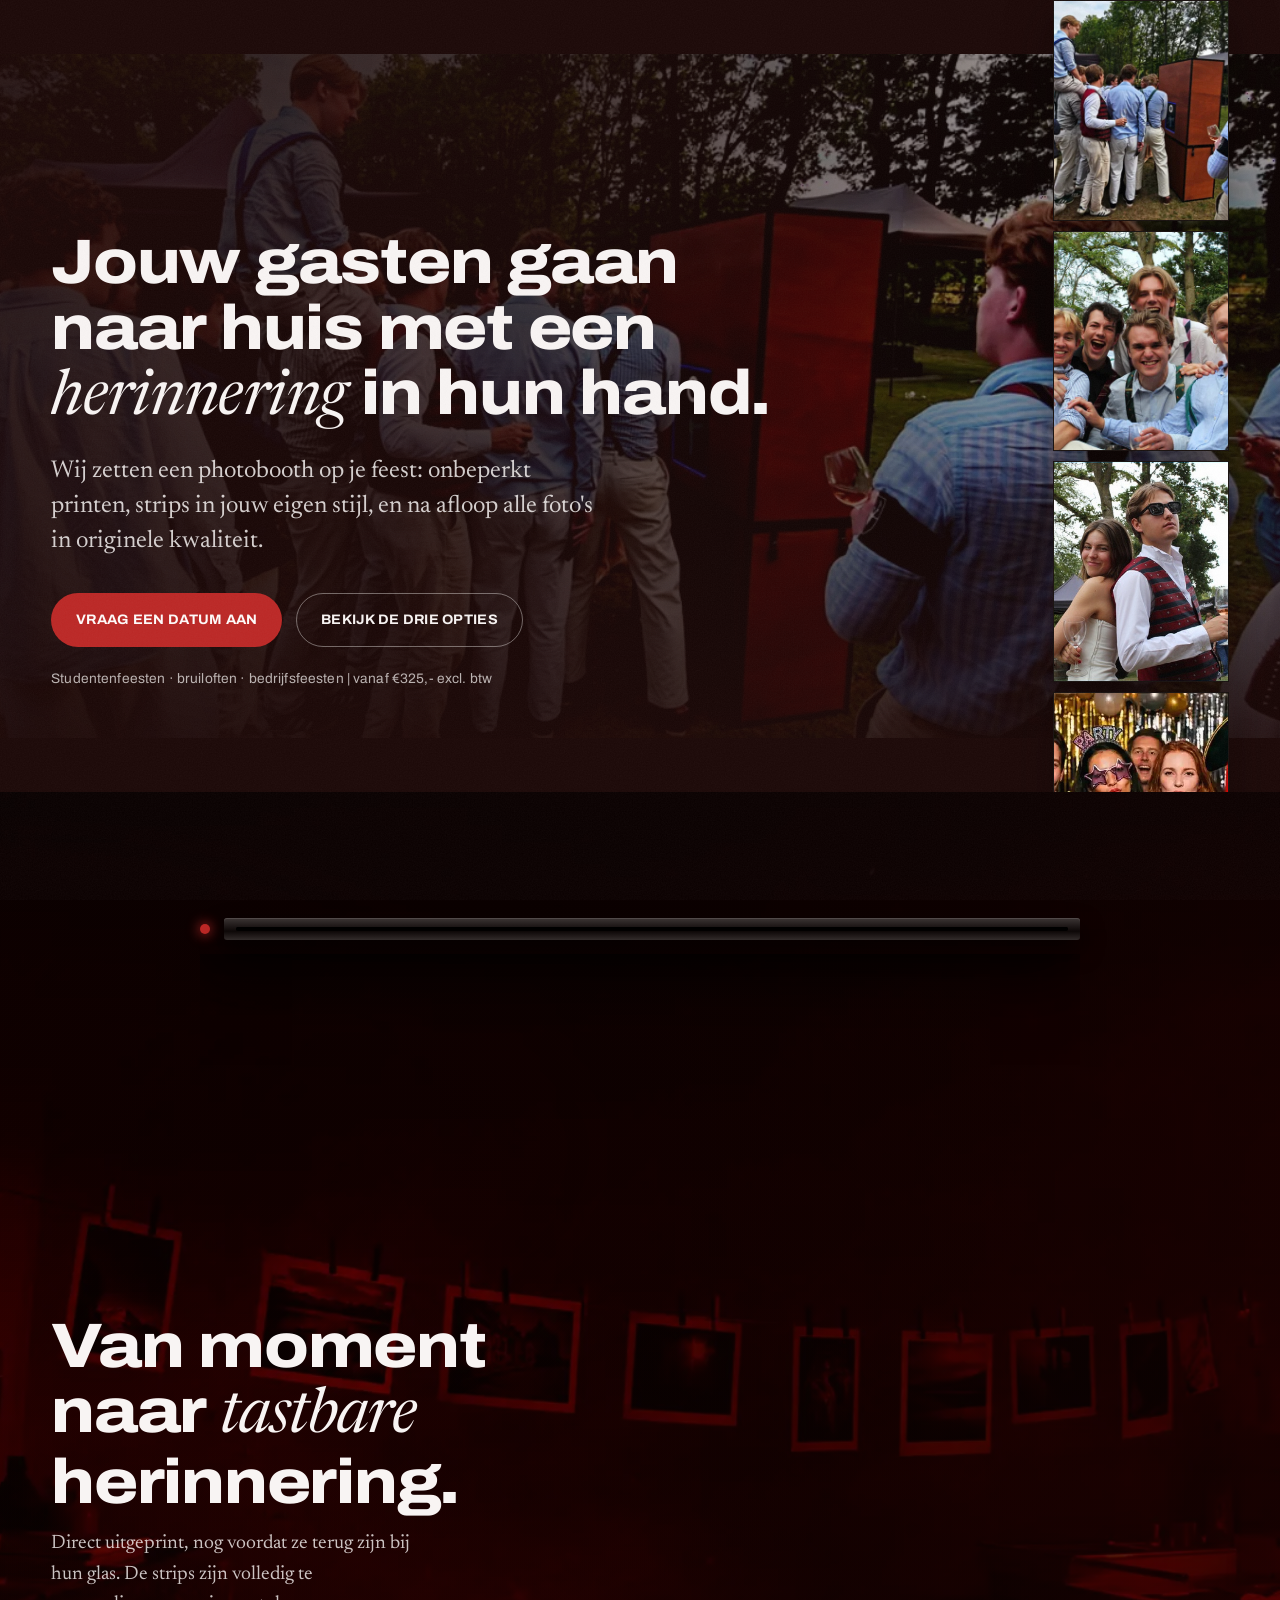
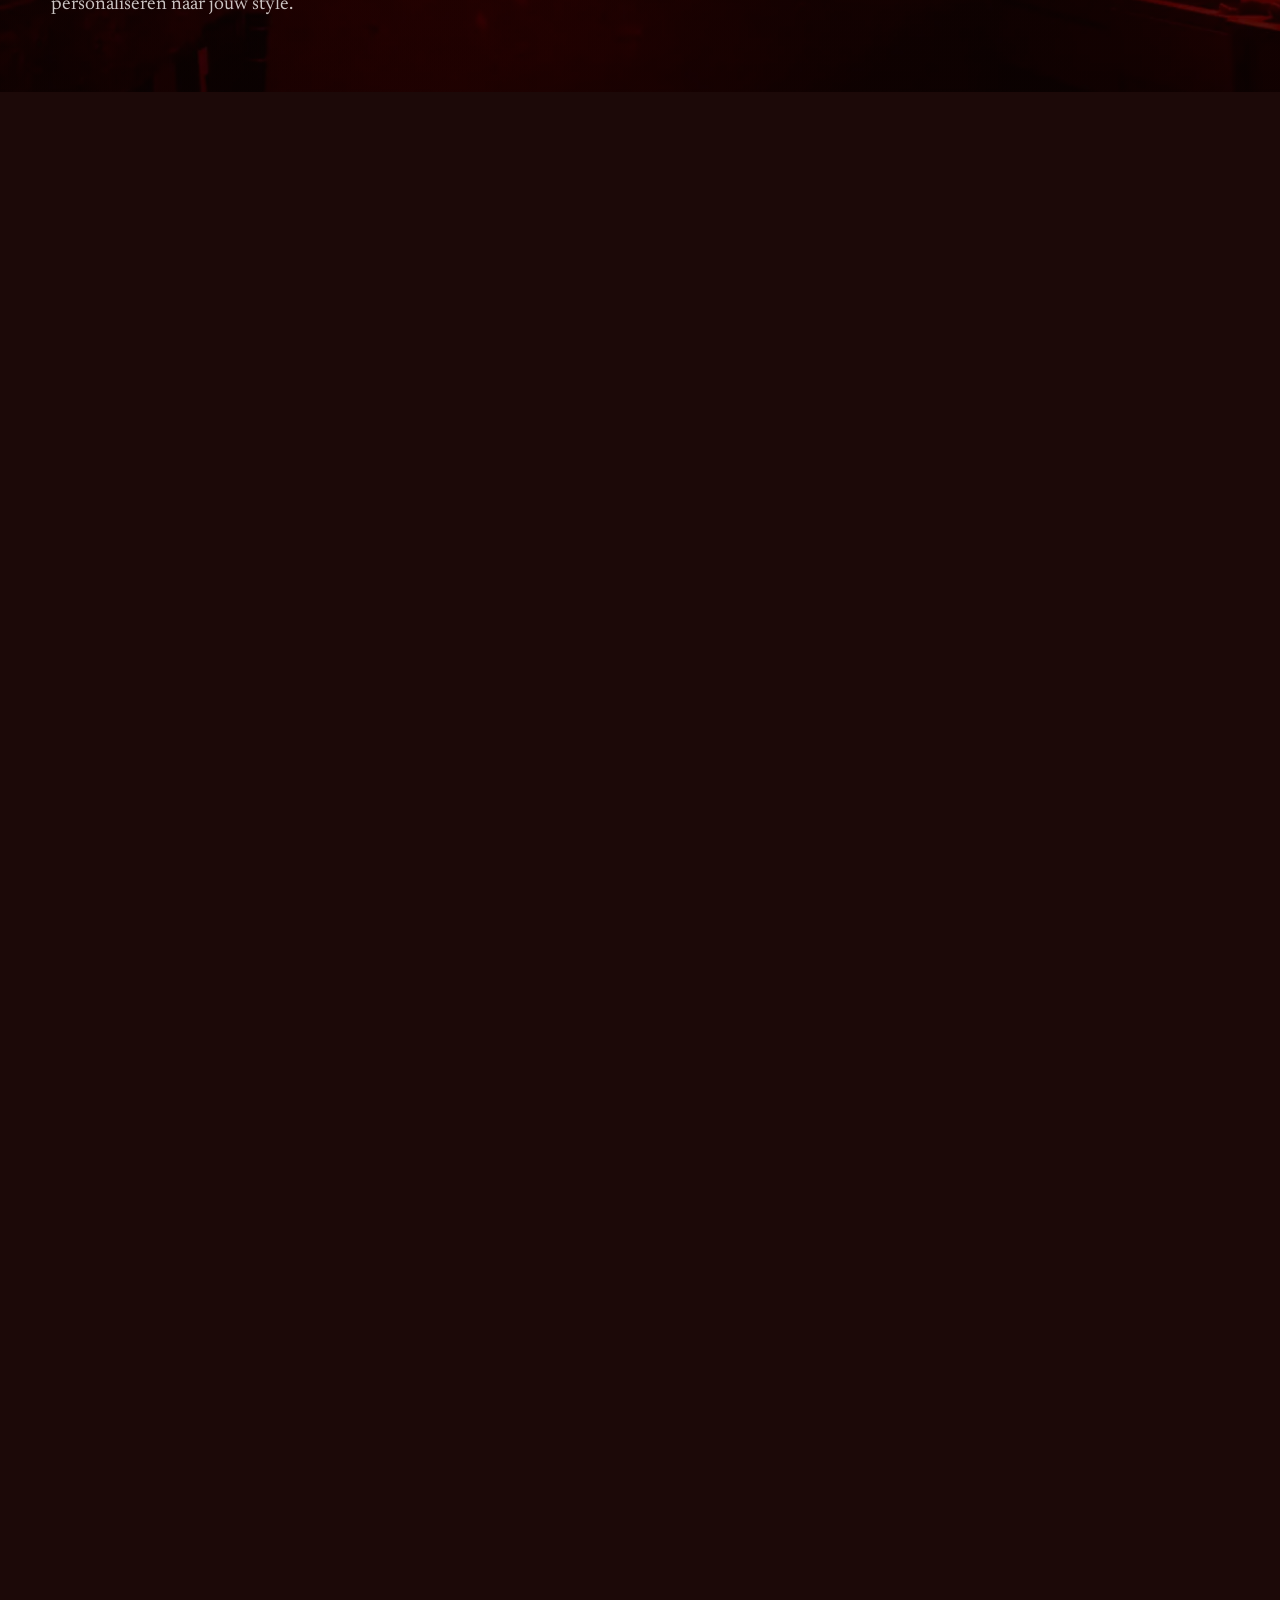
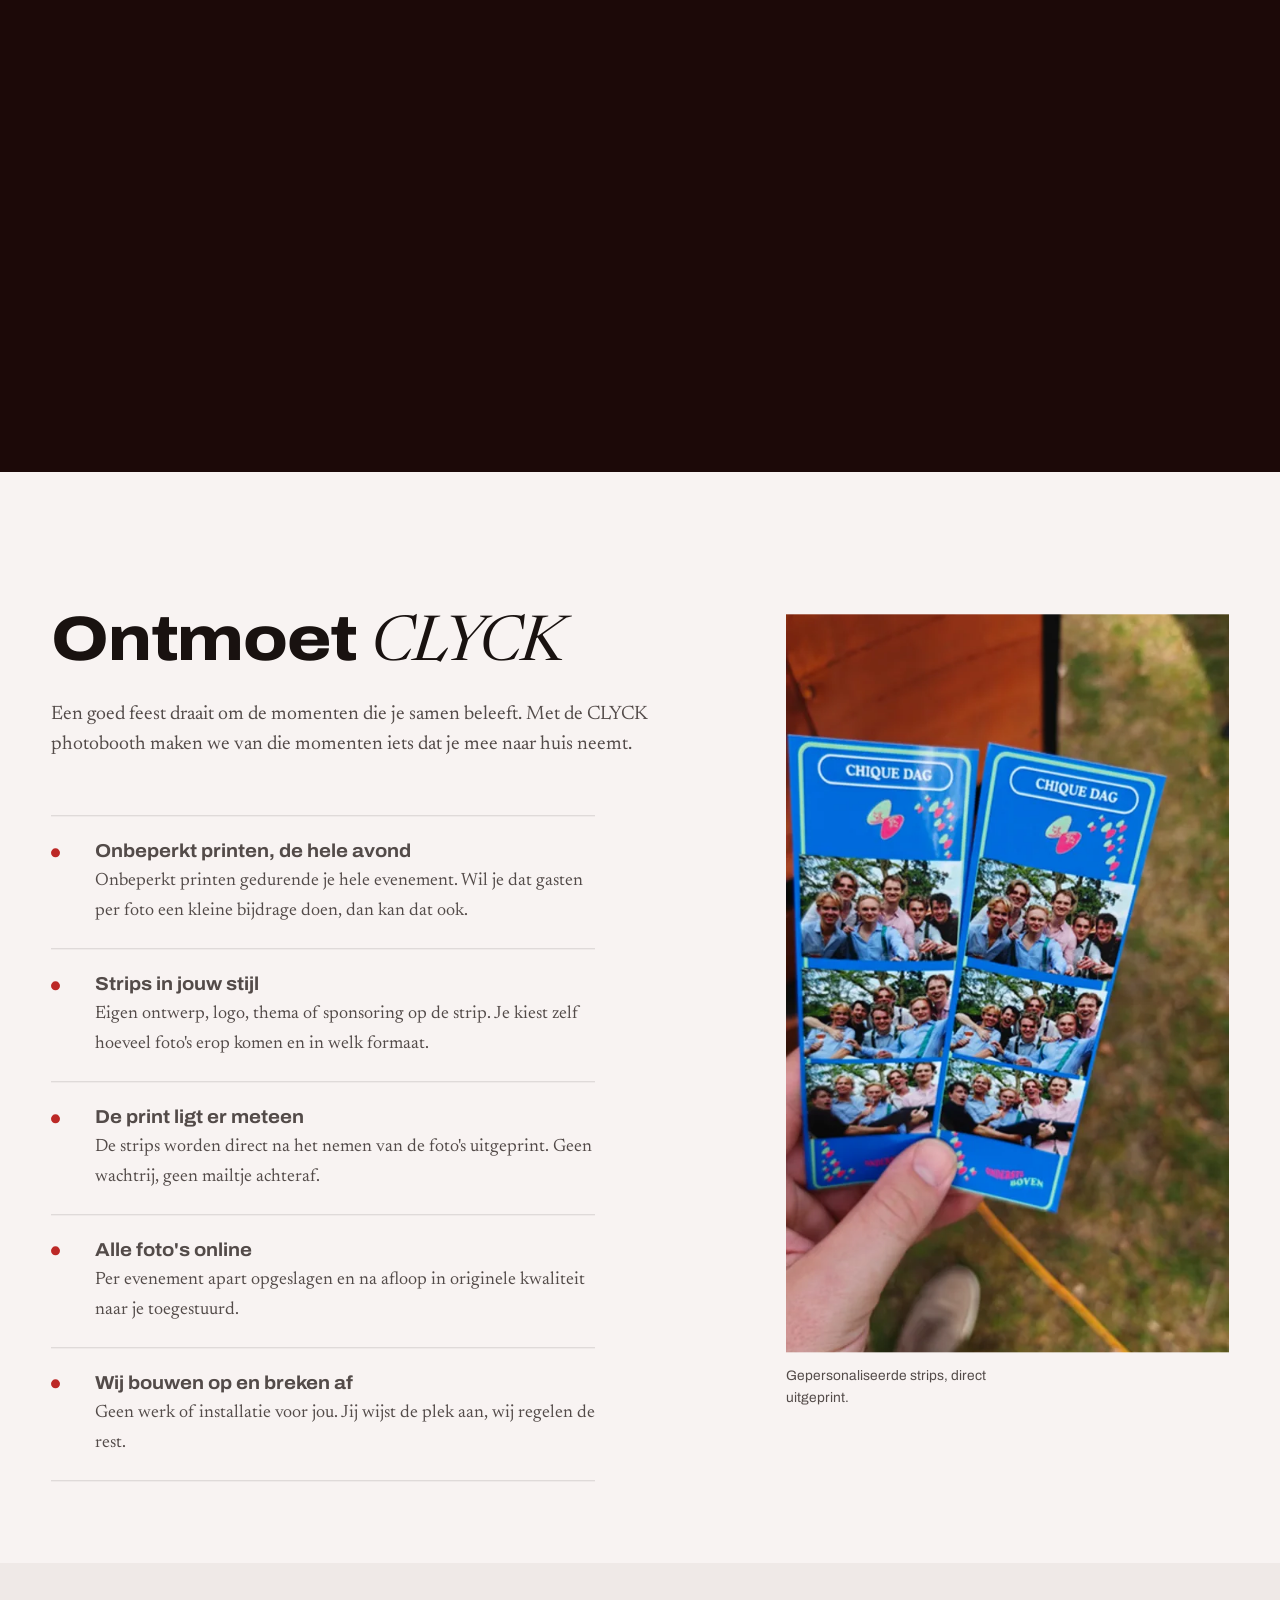
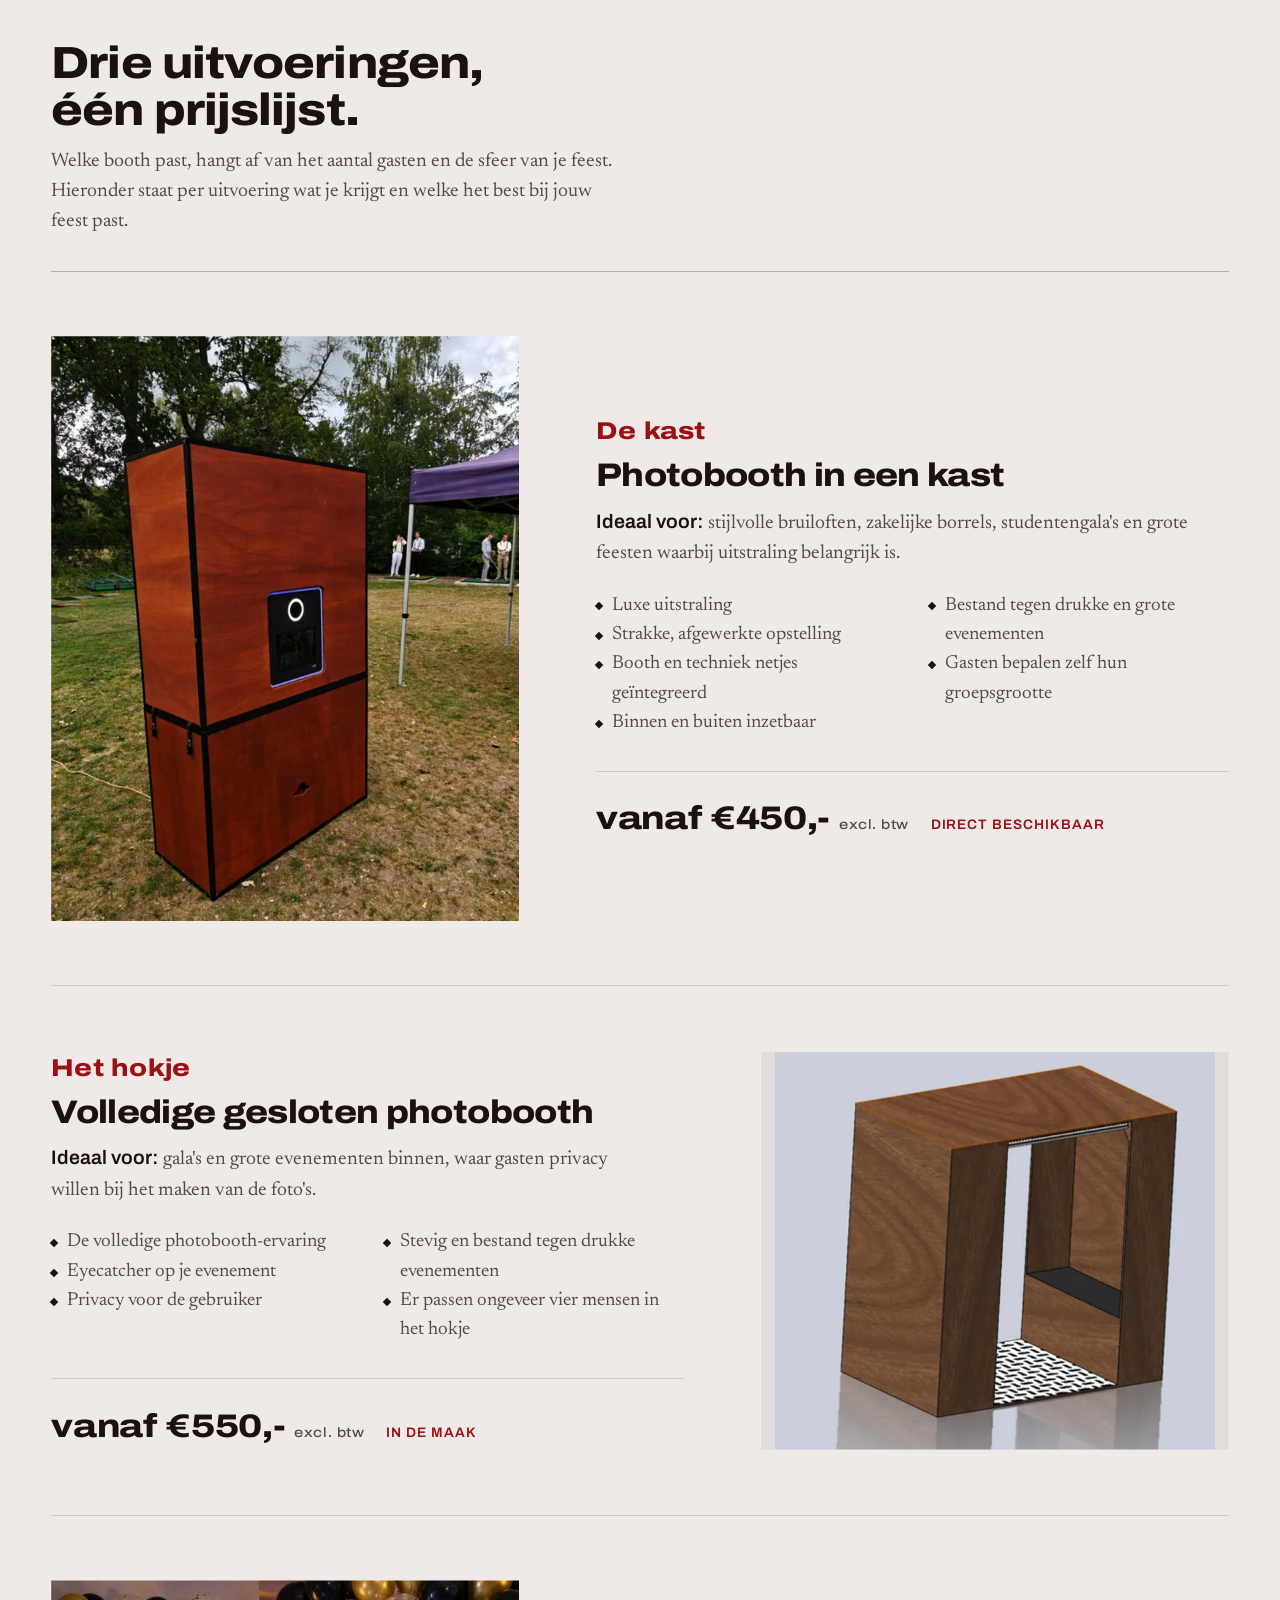
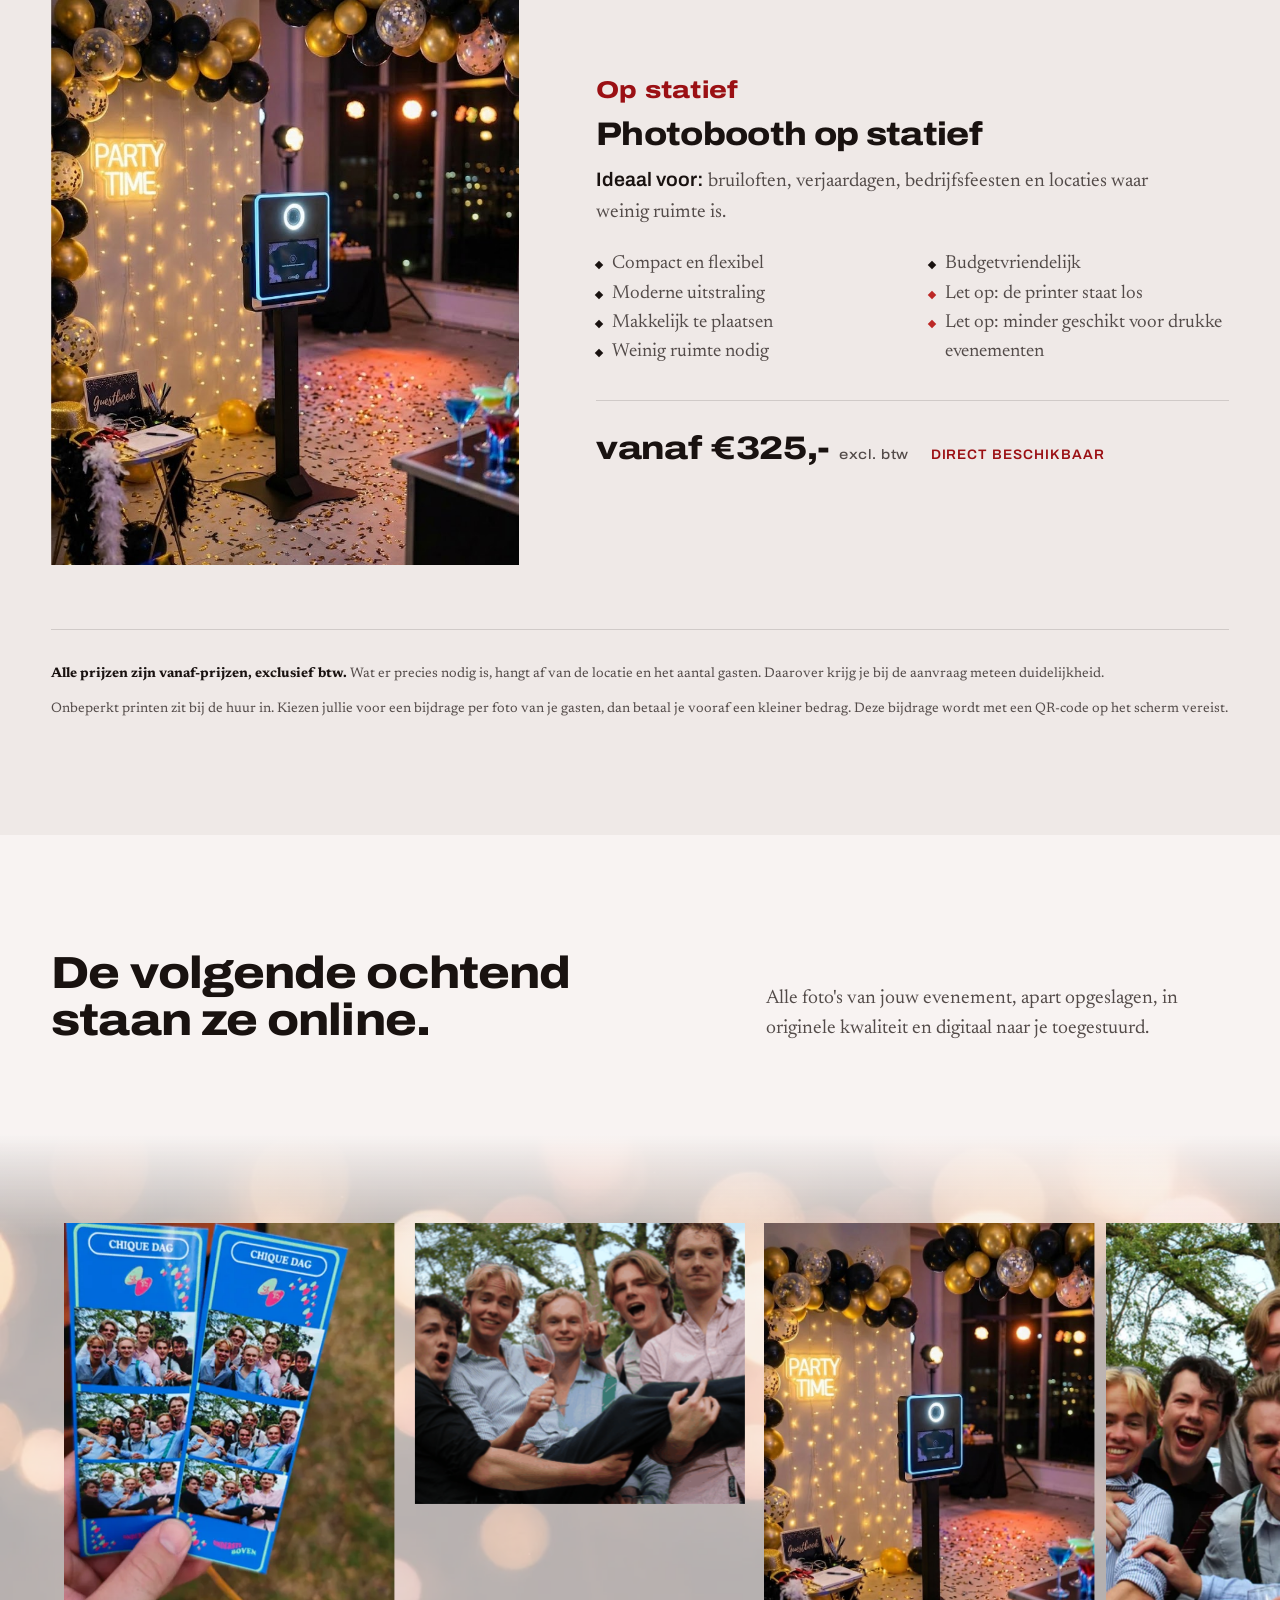
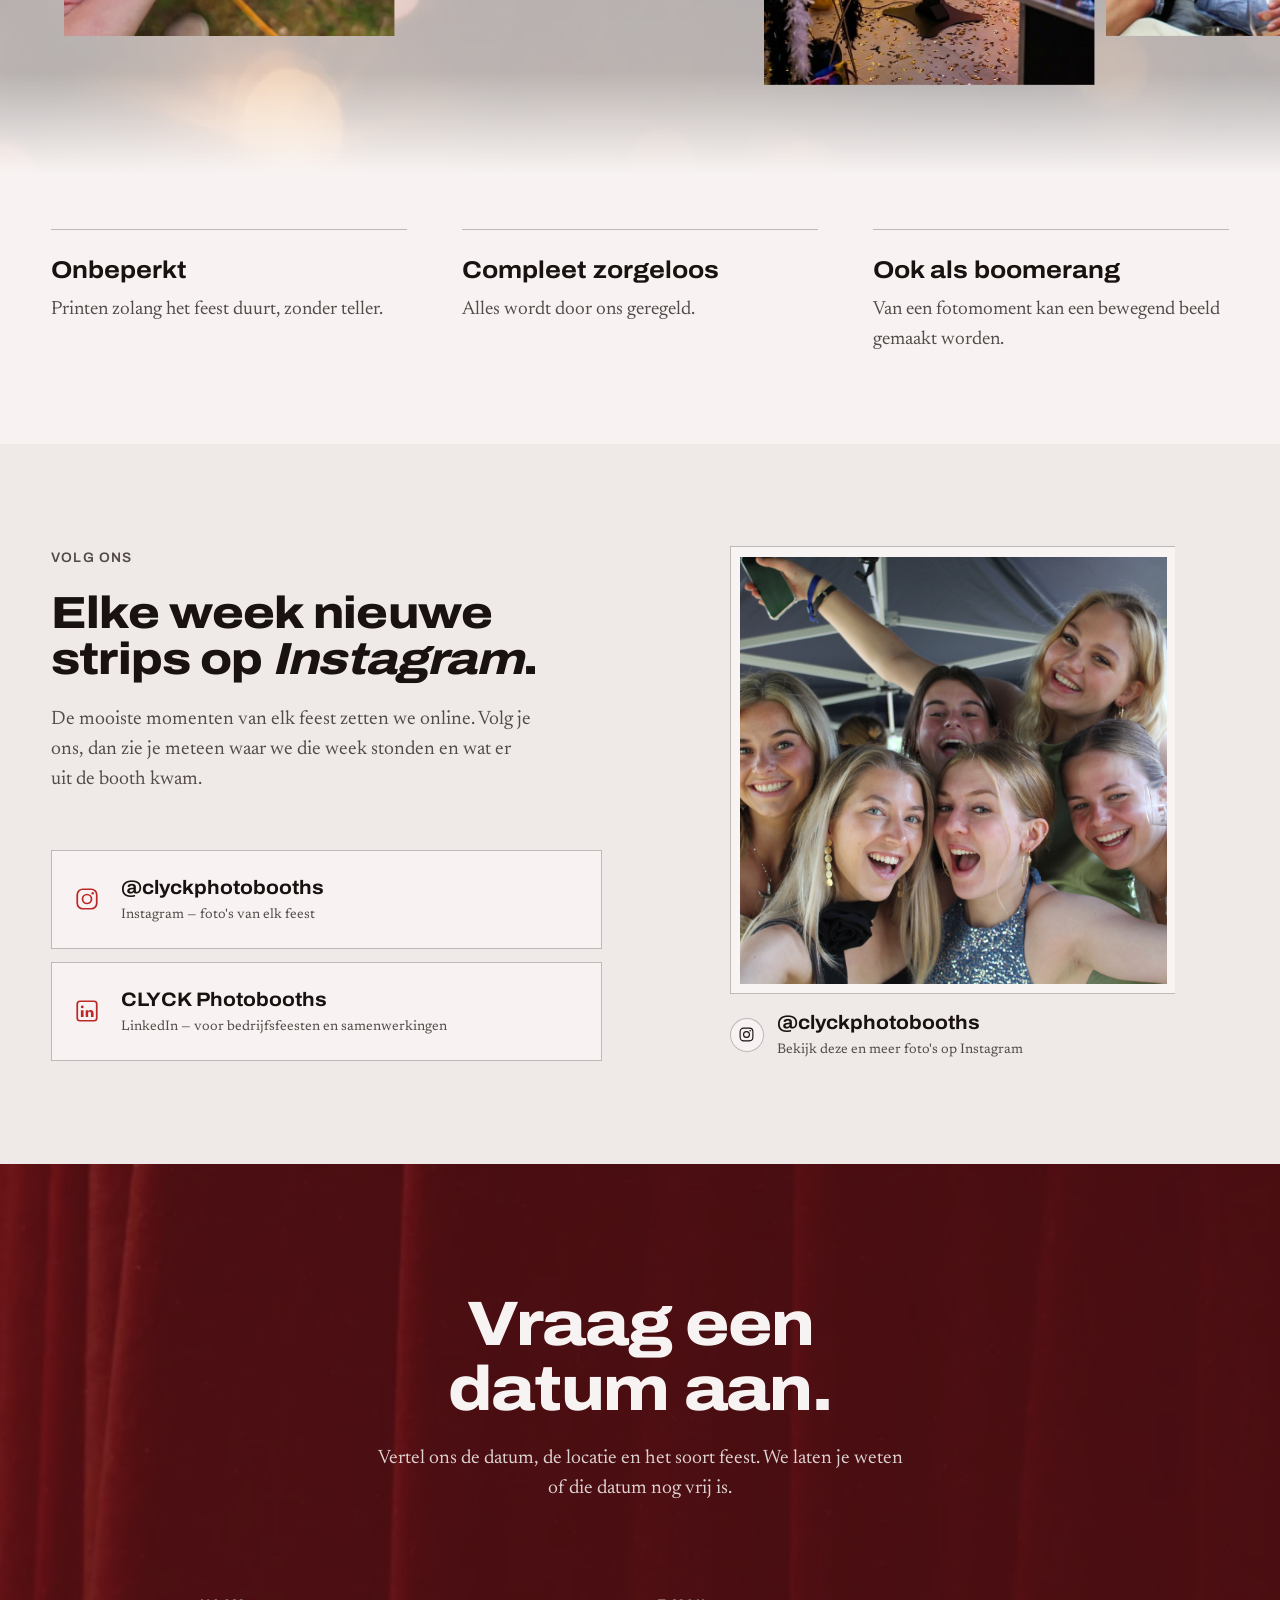
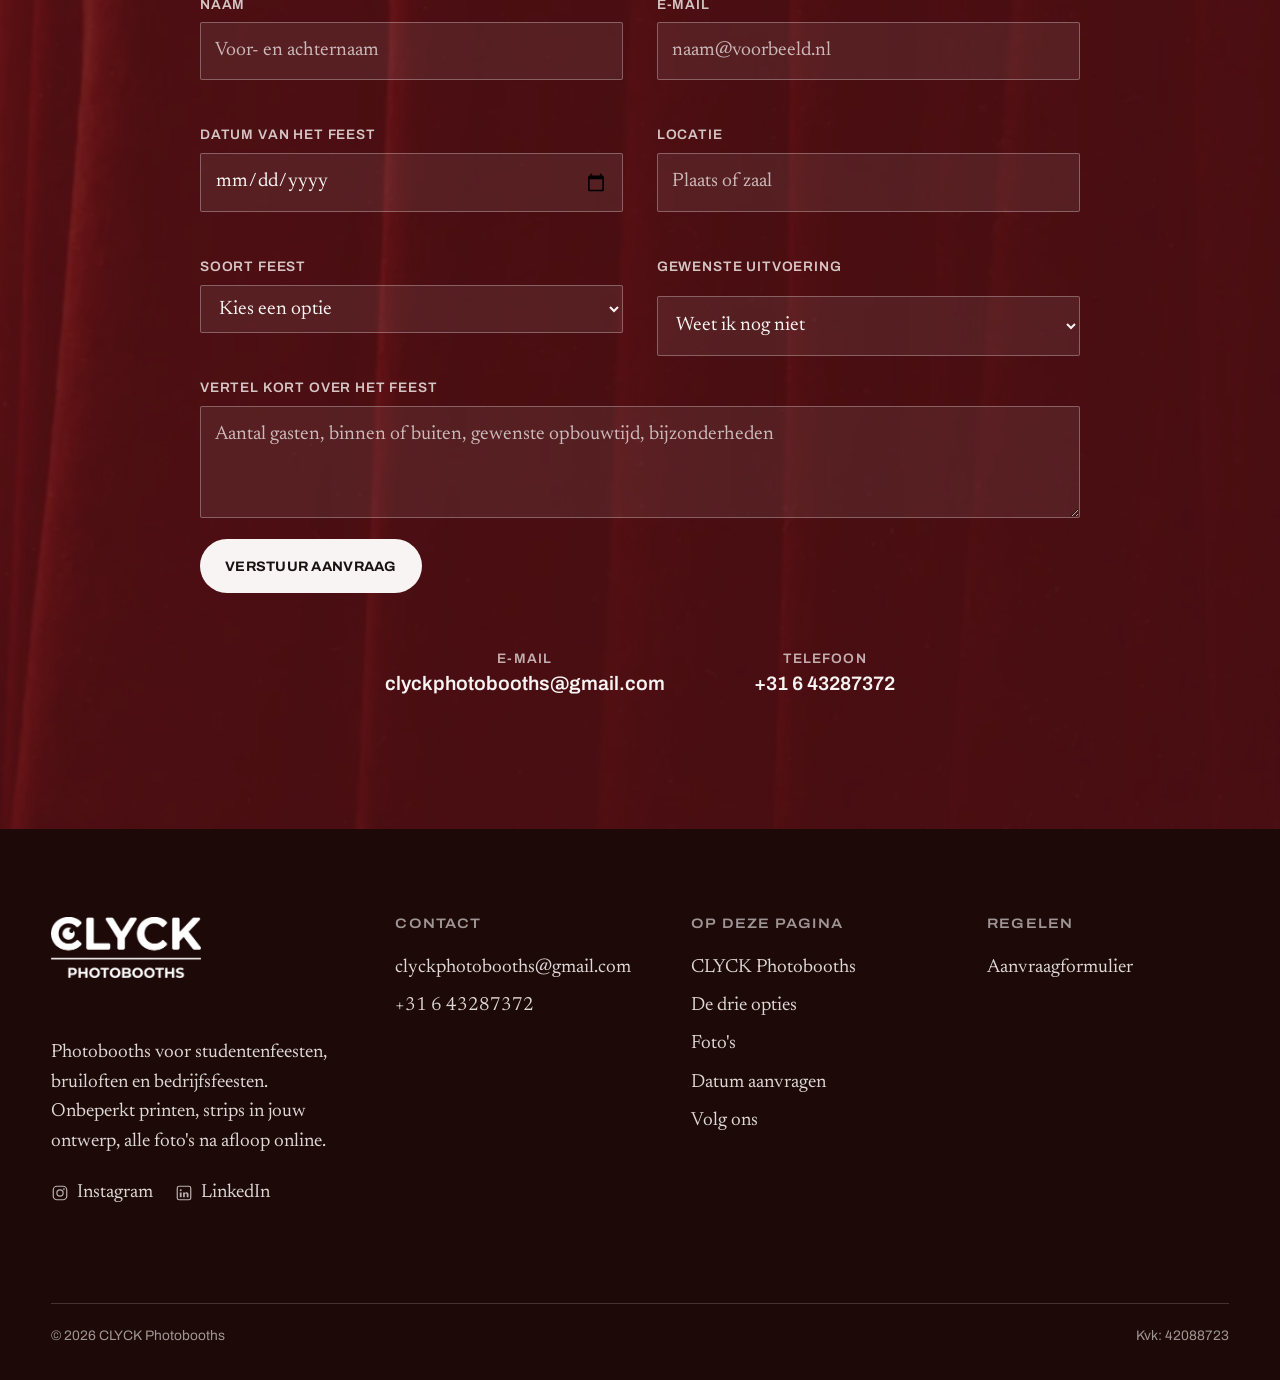
==== commit e7e659af: "Use groepsfoto2 for the Instagram post card" ====
--- a/index.html
+++ b/index.html
@@ -308,7 +308,7 @@
 
       <a class="social__post" href="https://www.instagram.com/clyckphotobooths/" target="_blank" rel="noopener me" data-reveal-wipe>
         <figure>
-          <span class="social__shot"><img src="assets/img/feest2.webp" alt="Gasten in galakleding met feestbrillen en verenboa's lachen naar de camera bij de CLYCK photobooth" width="1200" height="800" loading="lazy" decoding="async"></span>
+          <span class="social__shot"><img src="assets/img/groepsfoto2.JPG" alt="Een groep vrienden lachend in de camera bij de CLYCK photobooth" width="3456" height="2304" loading="lazy" decoding="async"></span>
           <figcaption class="social__bar">
             <span class="social__avatar" aria-hidden="true"><svg><use href="#i-ig"></use></svg></span>
             <span class="social__handle"><b>@clyckphotobooths</b><small>Bekijk deze en meer foto's op Instagram</small></span>
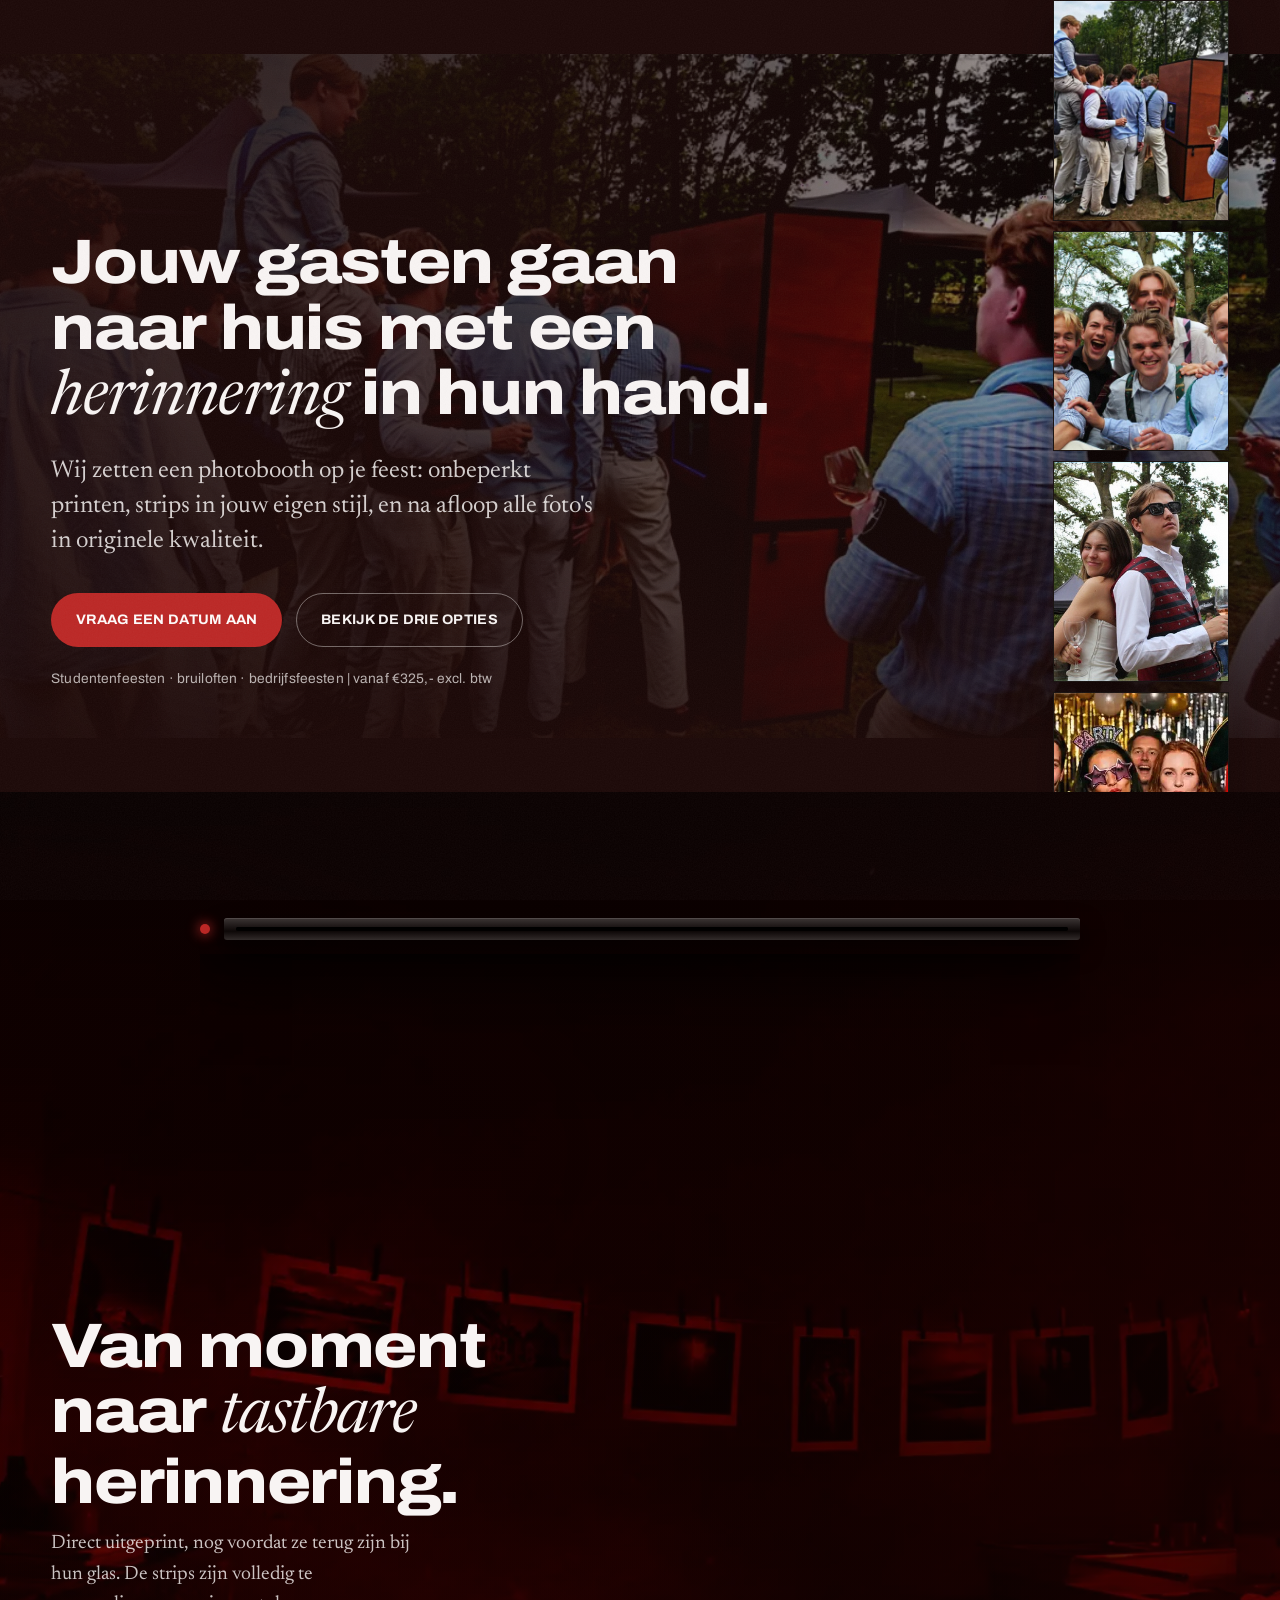
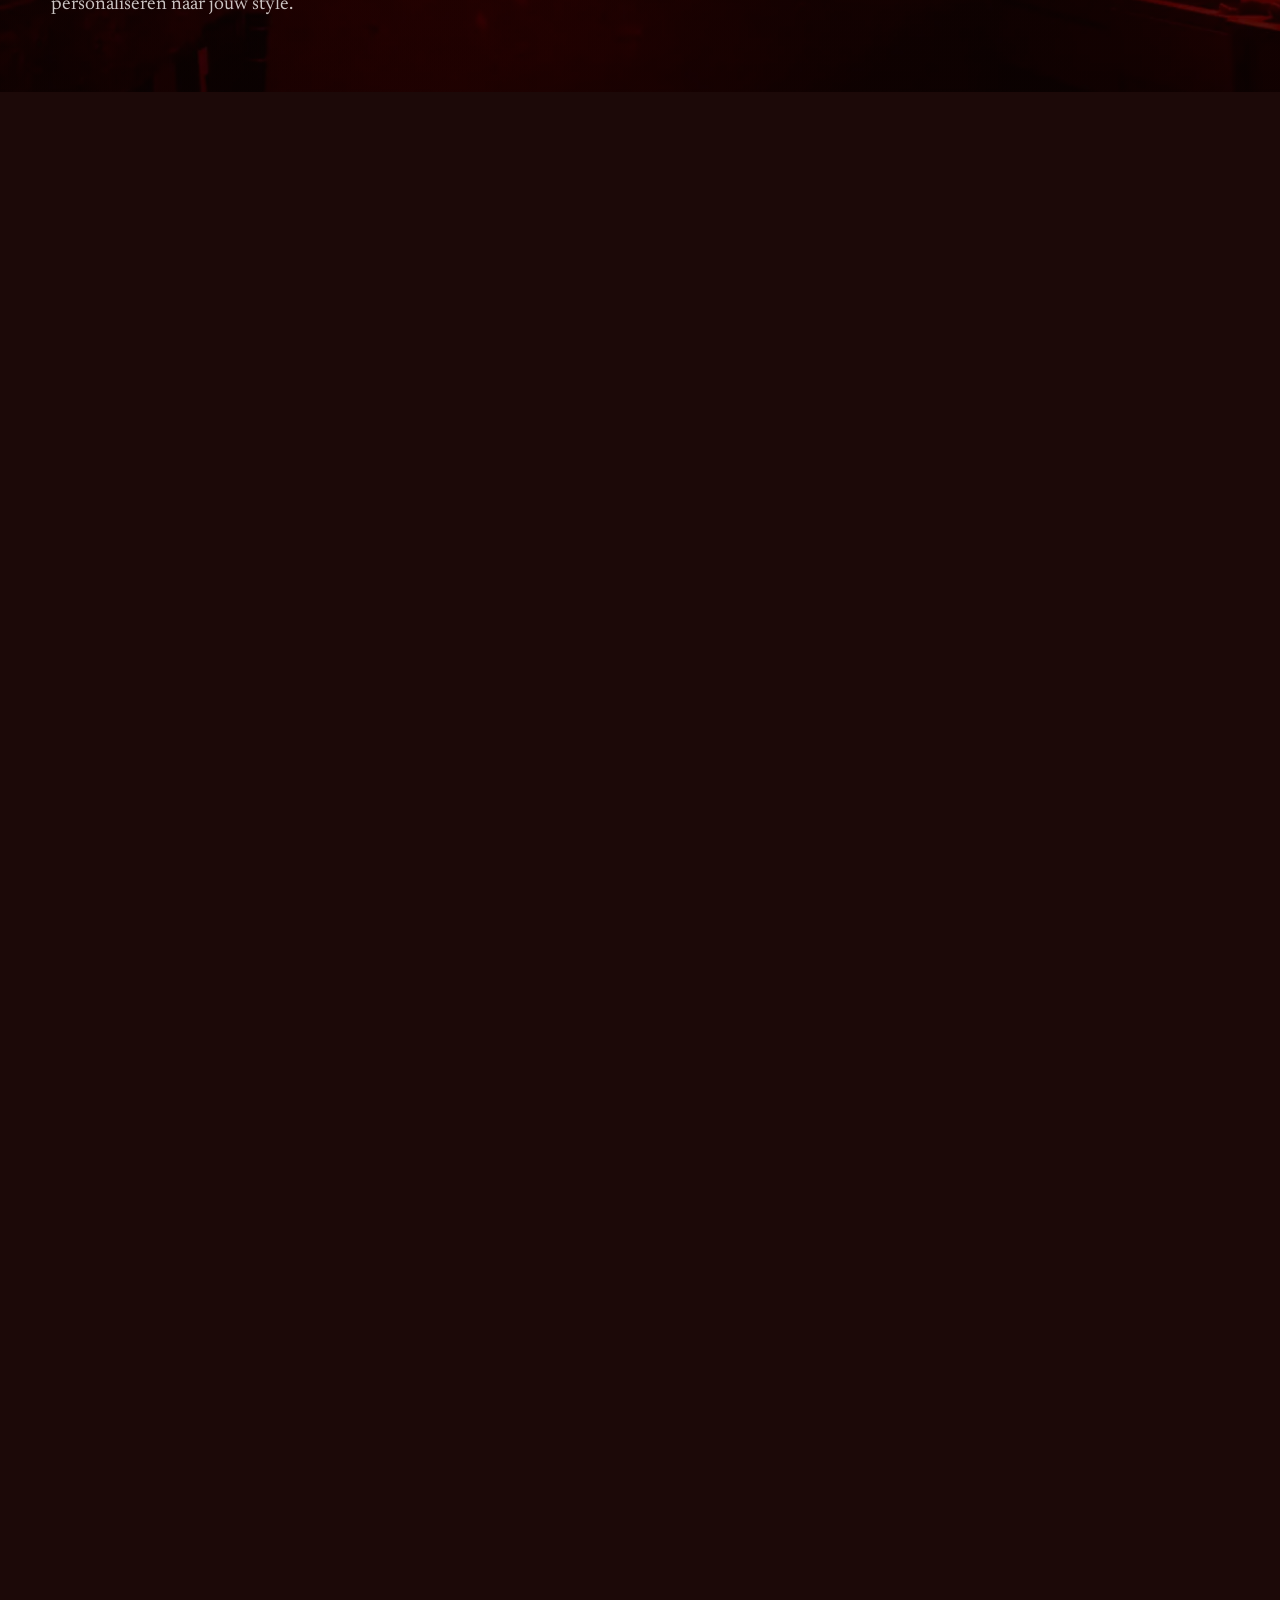
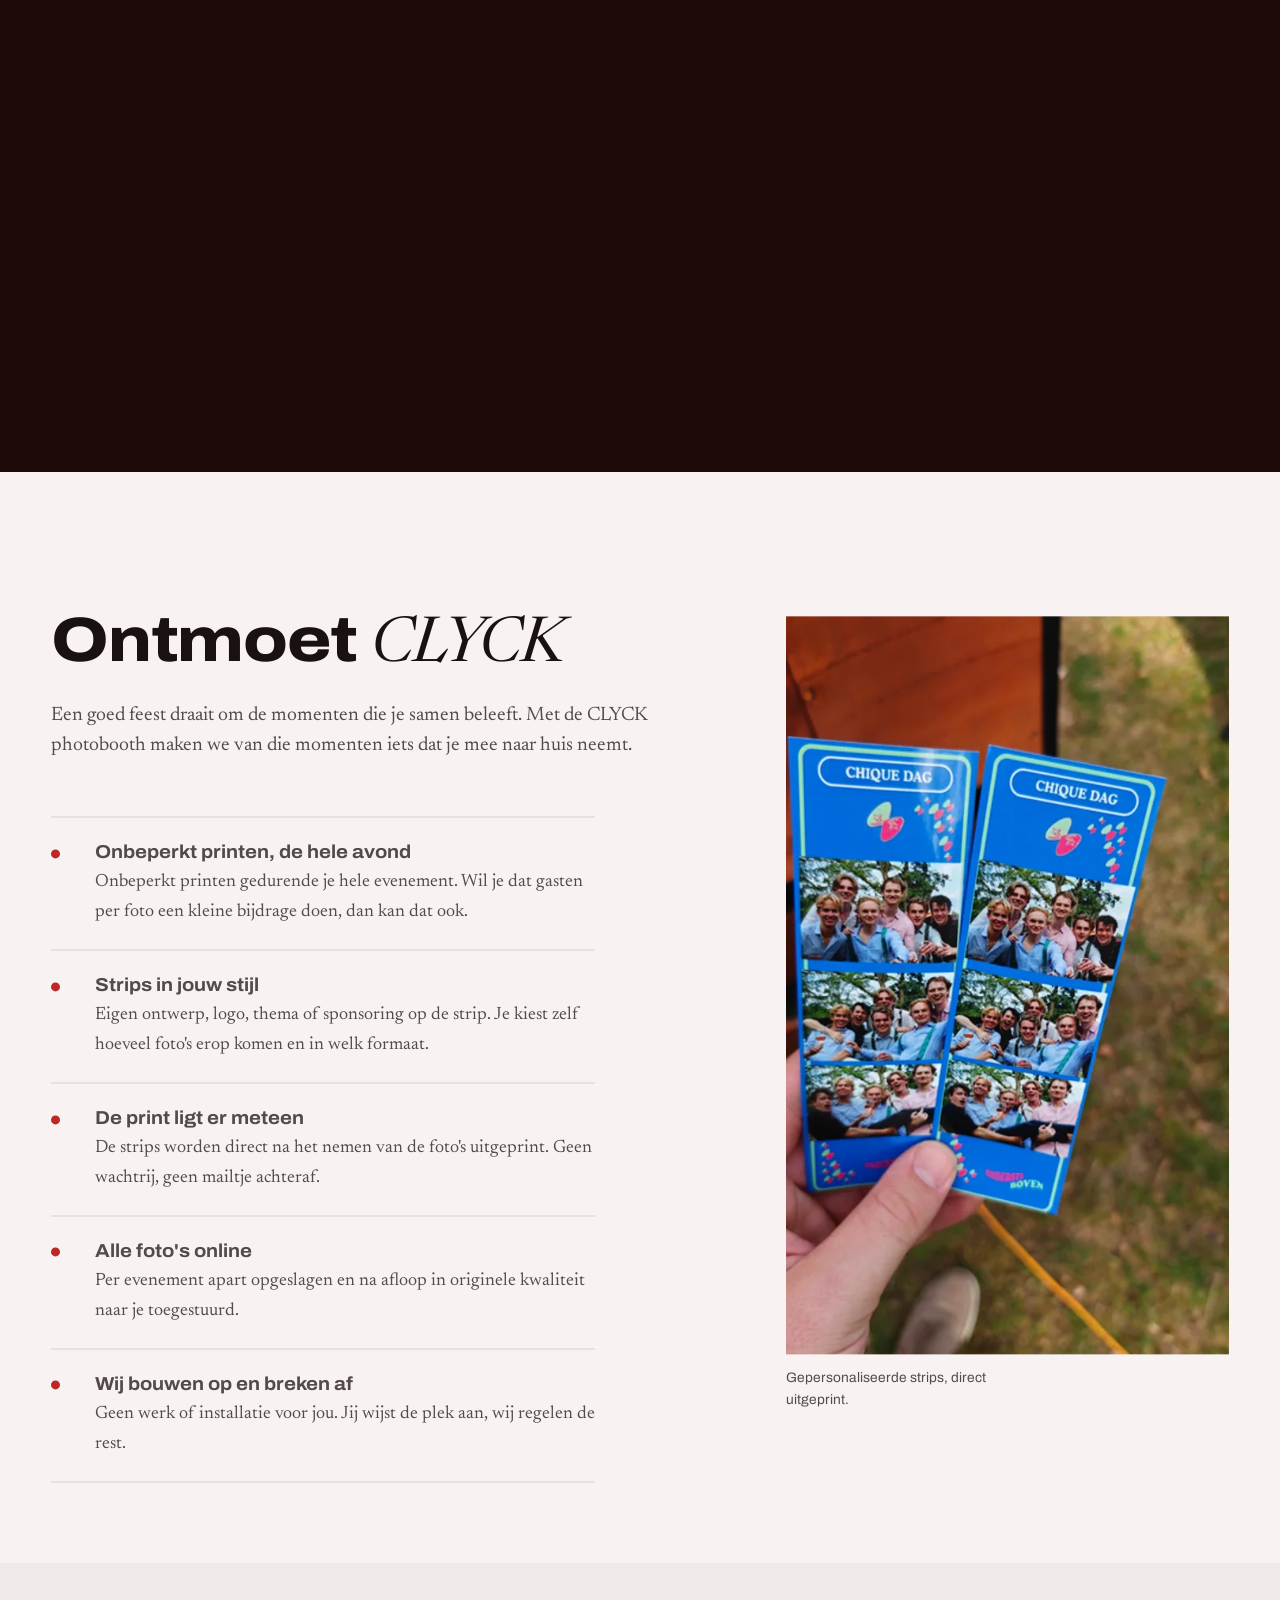
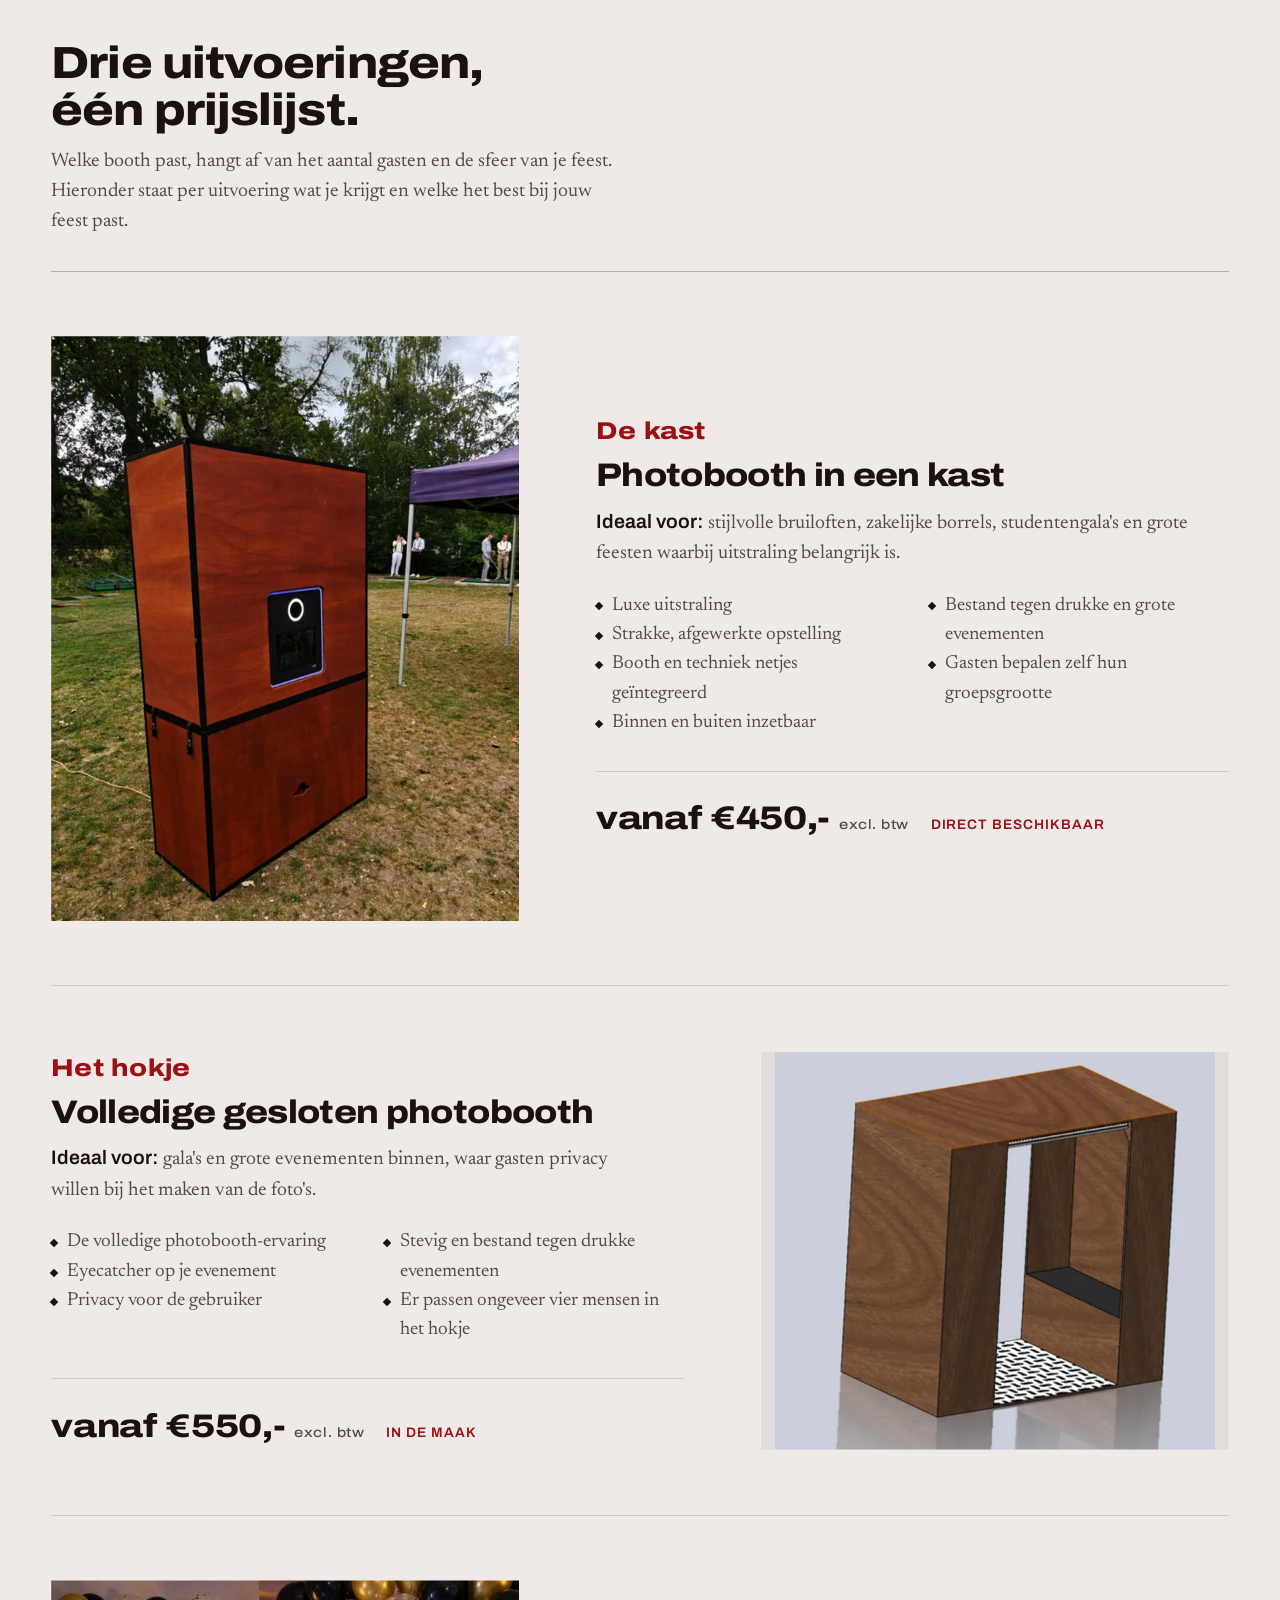
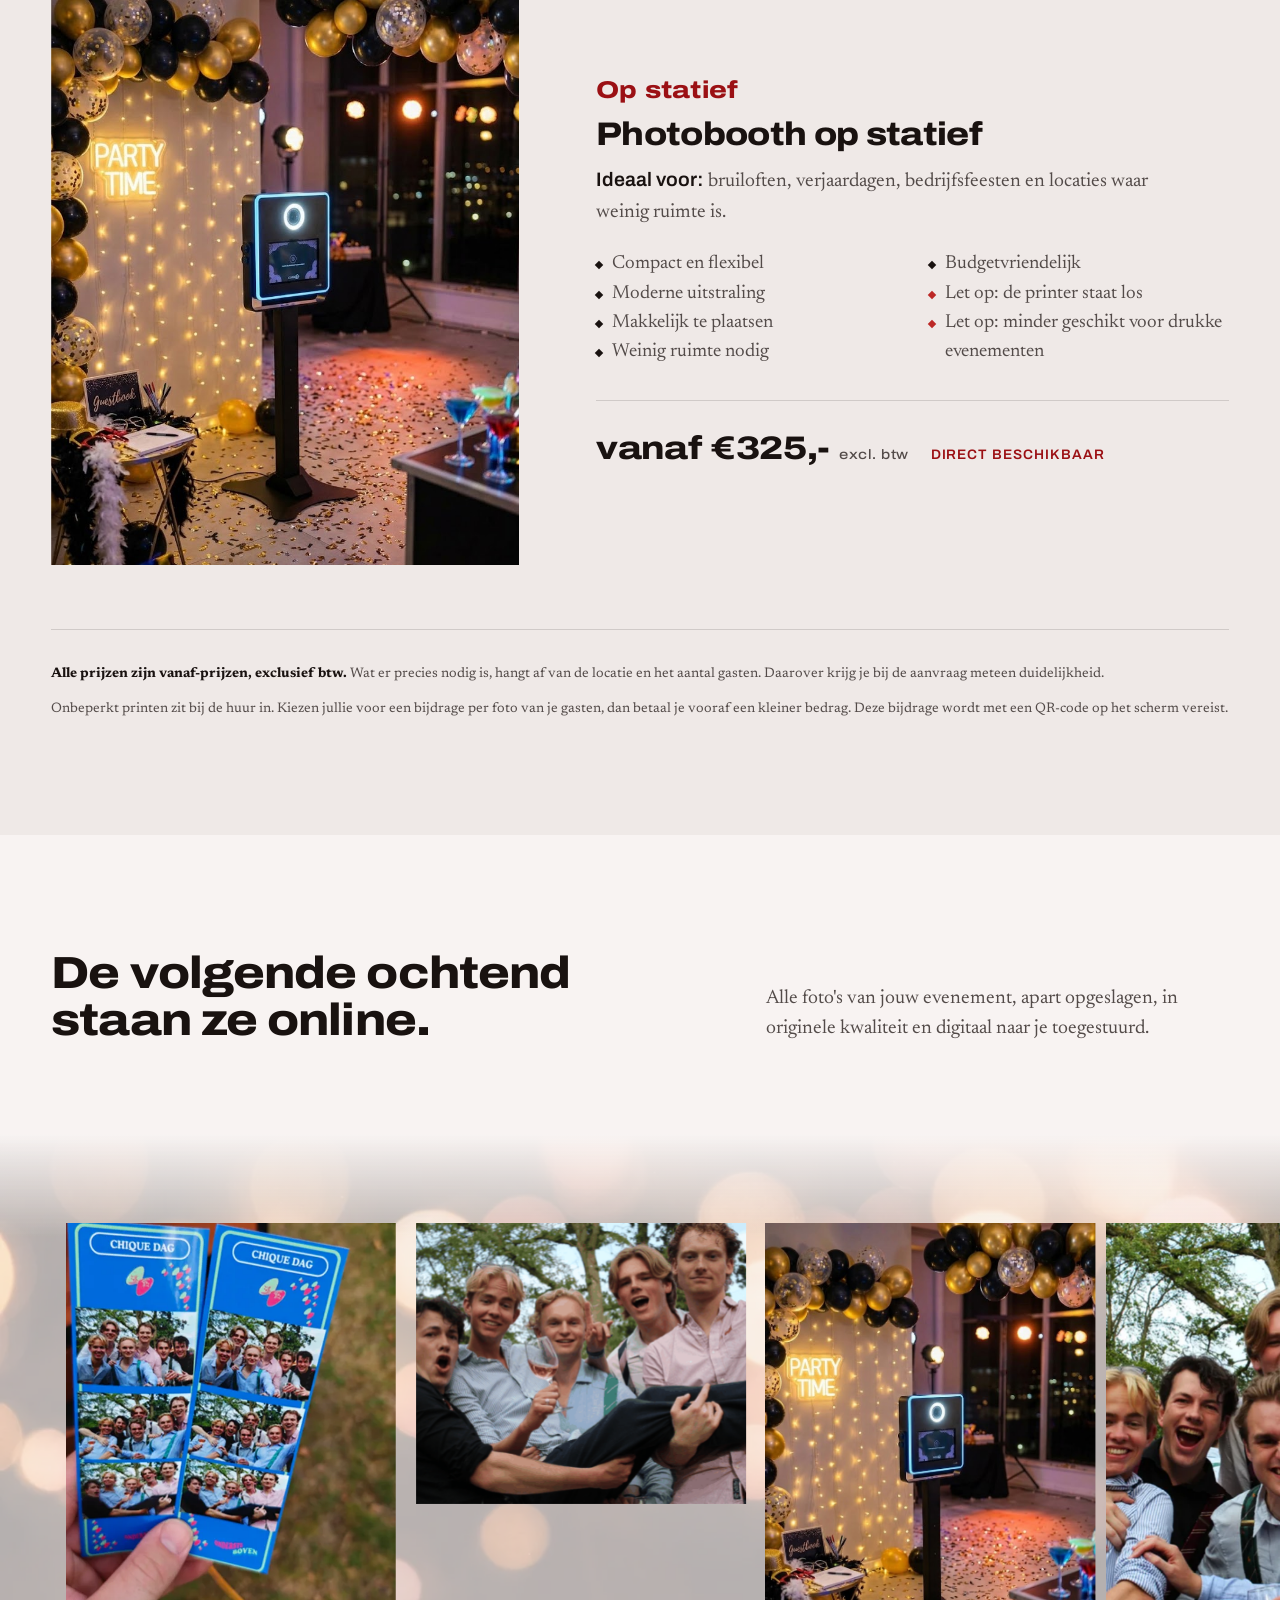
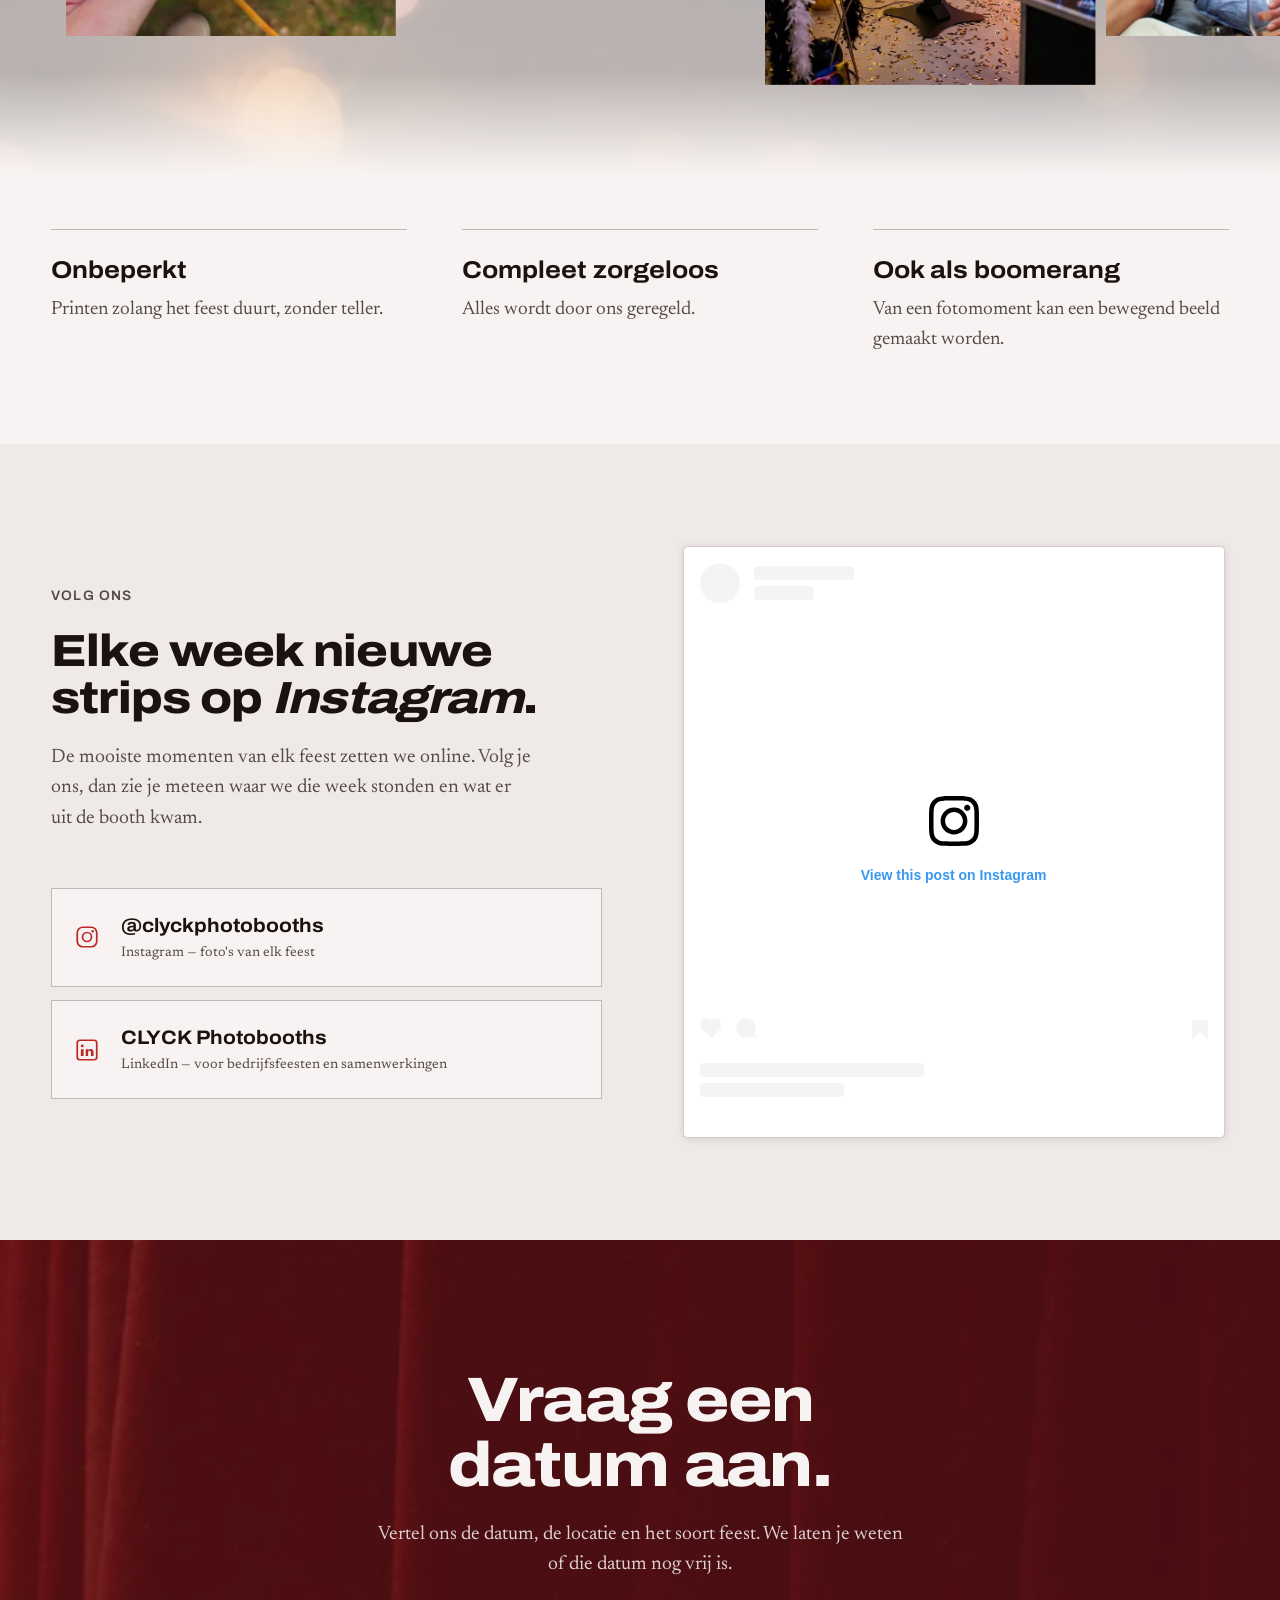
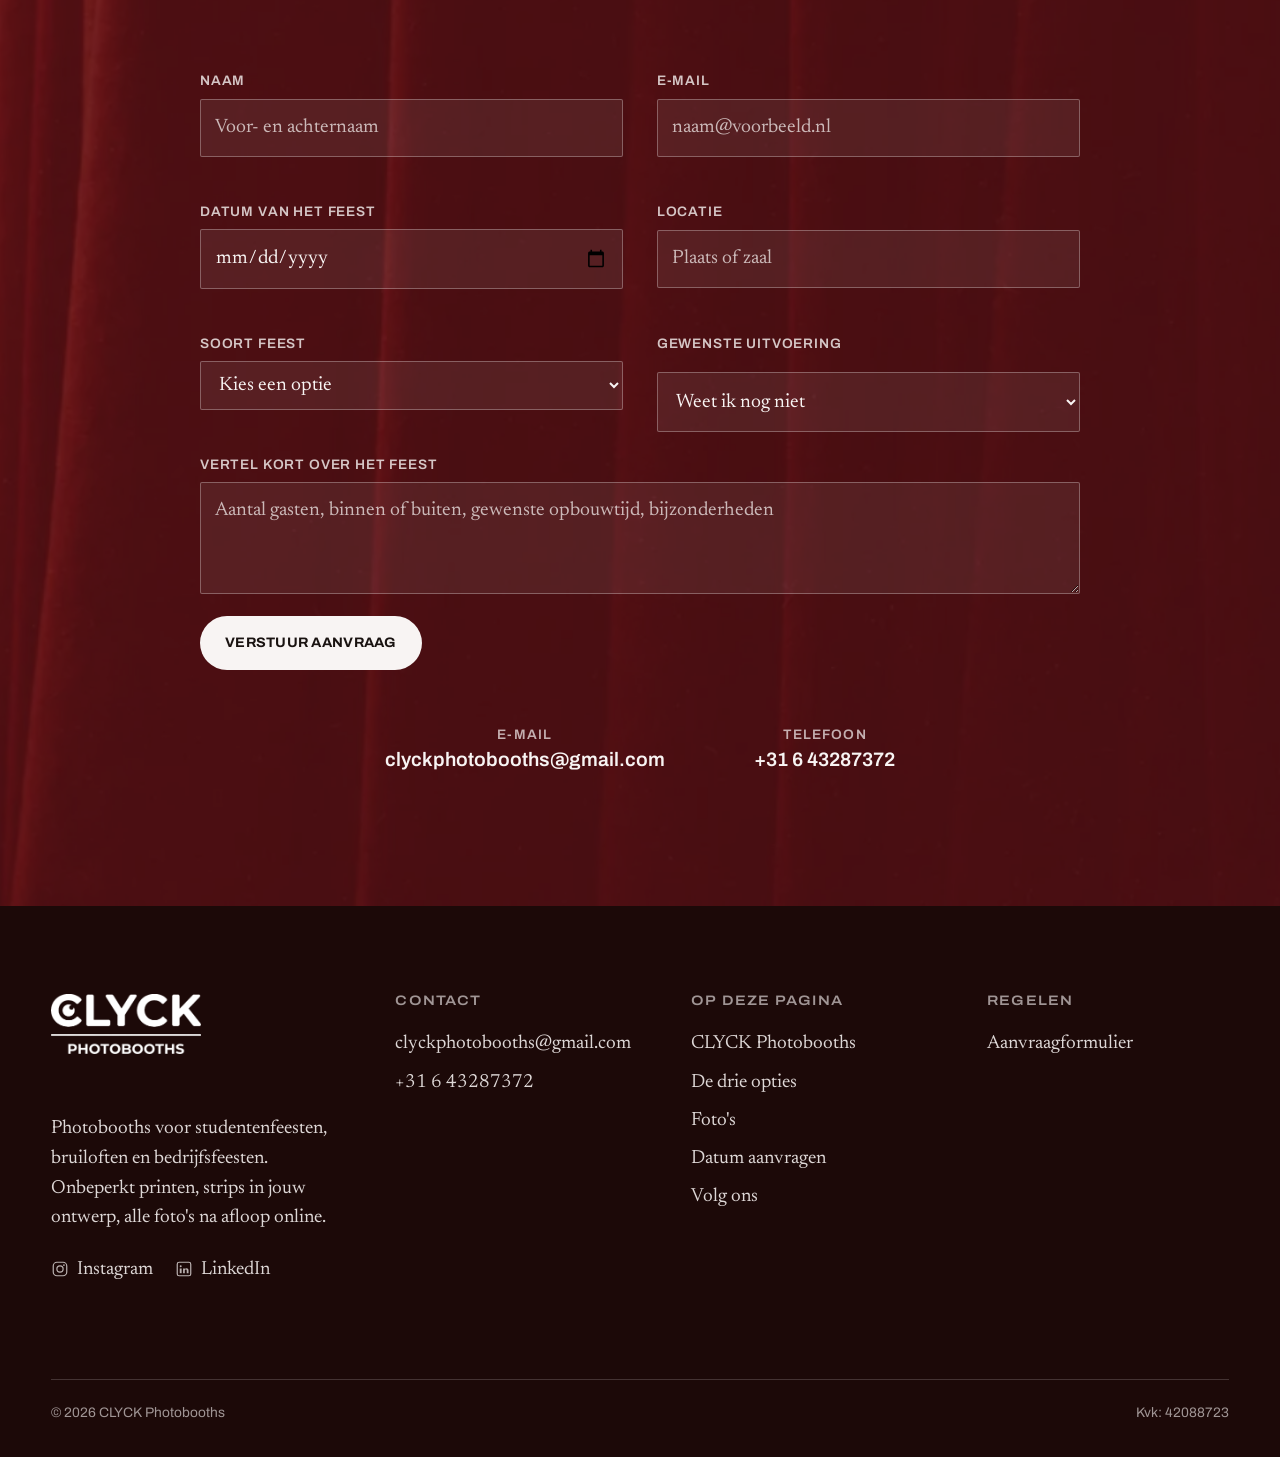
==== commit dc0a8318: "Replace static social card with Instagram's official post embed Shows the real latest post (account " ====
--- a/index.html
+++ b/index.html
@@ -306,15 +306,10 @@
         </ul>
       </div>
 
-      <a class="social__post" href="https://www.instagram.com/clyckphotobooths/" target="_blank" rel="noopener me" data-reveal-wipe>
-        <figure>
-          <span class="social__shot"><img src="assets/img/groepsfoto2.JPG" alt="Een groep vrienden lachend in de camera bij de CLYCK photobooth" width="3456" height="2304" loading="lazy" decoding="async"></span>
-          <figcaption class="social__bar">
-            <span class="social__avatar" aria-hidden="true"><svg><use href="#i-ig"></use></svg></span>
-            <span class="social__handle"><b>@clyckphotobooths</b><small>Bekijk deze en meer foto's op Instagram</small></span>
-          </figcaption>
-        </figure>
-      </a>
+      <div class="social__embed">
+        <blockquote class="instagram-media" data-instgrm-permalink="https://www.instagram.com/p/Dd1UZx3DTz7/?utm_source=ig_embed&amp;utm_campaign=loading" data-instgrm-version="14" style=" background:#FFF; border:0; border-radius:3px; box-shadow:0 0 1px 0 rgba(0,0,0,0.5),0 1px 10px 0 rgba(0,0,0,0.15); margin: 1px; max-width:540px; min-width:326px; padding:0; width:99.375%; width:-webkit-calc(100% - 2px); width:calc(100% - 2px);"><div style="padding:16px;"> <a href="https://www.instagram.com/p/Dd1UZx3DTz7/?utm_source=ig_embed&amp;utm_campaign=loading" style=" background:#FFFFFF; line-height:0; padding:0 0; text-align:center; text-decoration:none; width:100%;" target="_blank"> <div style=" display: flex; flex-direction: row; align-items: center;"> <div style="background-color: #F4F4F4; border-radius: 50%; flex-grow: 0; height: 40px; margin-right: 14px; width: 40px;"></div> <div style="display: flex; flex-direction: column; flex-grow: 1; justify-content: center;"> <div style=" background-color: #F4F4F4; border-radius: 4px; flex-grow: 0; height: 14px; margin-bottom: 6px; width: 100px;"></div> <div style=" background-color: #F4F4F4; border-radius: 4px; flex-grow: 0; height: 14px; width: 60px;"></div></div></div><div style="padding: 19% 0;"></div> <div style="display:block; height:50px; margin:0 auto 12px; width:50px;"><svg width="50px" height="50px" viewBox="0 0 60 60" version="1.1" xmlns="https://www.w3.org/2000/svg" xmlns:xlink="https://www.w3.org/1999/xlink"><g stroke="none" stroke-width="1" fill="none" fill-rule="evenodd"><g transform="translate(-511.000000, -20.000000)" fill="#000000"><g><path d="M556.869,30.41 C554.814,30.41 553.148,32.076 553.148,34.131 C553.148,36.186 554.814,37.852 556.869,37.852 C558.924,37.852 560.59,36.186 560.59,34.131 C560.59,32.076 558.924,30.41 556.869,30.41 M541,60.657 C535.114,60.657 530.342,55.887 530.342,50 C530.342,44.114 535.114,39.342 541,39.342 C546.887,39.342 551.658,44.114 551.658,50 C551.658,55.887 546.887,60.657 541,60.657 M541,33.886 C532.1,33.886 524.886,41.1 524.886,50 C524.886,58.899 532.1,66.113 541,66.113 C549.9,66.113 557.115,58.899 557.115,50 C557.115,41.1 549.9,33.886 541,33.886 M565.378,62.101 C565.244,65.022 564.756,66.606 564.346,67.663 C563.803,69.06 563.154,70.057 562.106,71.106 C561.058,72.155 560.06,72.803 558.662,73.347 C557.607,73.757 556.021,74.244 553.102,74.378 C549.944,74.521 548.997,74.552 541,74.552 C533.003,74.552 532.056,74.521 528.898,74.378 C525.979,74.244 524.393,73.757 523.338,73.347 C521.94,72.803 520.942,72.155 519.894,71.106 C518.846,70.057 518.197,69.06 517.654,67.663 C517.244,66.606 516.755,65.022 516.623,62.101 C516.479,58.943 516.448,57.996 516.448,50 C516.448,42.003 516.479,41.056 516.623,37.899 C516.755,34.978 517.244,33.391 517.654,32.338 C518.197,30.938 518.846,29.942 519.894,28.894 C520.942,27.846 521.94,27.196 523.338,26.654 C524.393,26.244 525.979,25.756 528.898,25.623 C532.057,25.479 533.004,25.448 541,25.448 C548.997,25.448 549.943,25.479 553.102,25.623 C556.021,25.756 557.607,26.244 558.662,26.654 C560.06,27.196 561.058,27.846 562.106,28.894 C563.154,29.942 563.803,30.938 564.346,32.338 C564.756,33.391 565.244,34.978 565.378,37.899 C565.522,41.056 565.552,42.003 565.552,50 C565.552,57.996 565.522,58.943 565.378,62.101 M570.82,37.631 C570.674,34.438 570.167,32.258 569.425,30.349 C568.659,28.377 567.633,26.702 565.965,25.035 C564.297,23.368 562.623,22.342 560.652,21.575 C558.743,20.834 556.562,20.326 553.369,20.18 C550.169,20.033 549.148,20 541,20 C532.853,20 531.831,20.033 528.631,20.18 C525.438,20.326 523.257,20.834 521.349,21.575 C519.376,22.342 517.703,23.368 516.035,25.035 C514.368,26.702 513.342,28.377 512.574,30.349 C511.834,32.258 511.326,34.438 511.181,37.631 C511.035,40.831 511,41.851 511,50 C511,58.147 511.035,59.17 511.181,62.369 C511.326,65.562 511.834,67.743 512.574,69.651 C513.342,71.625 514.368,73.296 516.035,74.965 C517.703,76.634 519.376,77.658 521.349,78.425 C523.257,79.167 525.438,79.673 528.631,79.82 C531.831,79.965 532.853,80.001 541,80.001 C549.148,80.001 550.169,79.965 553.369,79.82 C556.562,79.673 558.743,79.167 560.652,78.425 C562.623,77.658 564.297,76.634 565.965,74.965 C567.633,73.296 568.659,71.625 569.425,69.651 C570.167,67.743 570.674,65.562 570.82,62.369 C570.966,59.17 571,58.147 571,50 C571,41.851 570.966,40.831 570.82,37.631"></path></g></g></g></svg></div><div style="padding-top: 8px;"> <div style=" color:#3897f0; font-family:Arial,sans-serif; font-size:14px; font-style:normal; font-weight:550; line-height:18px;">View this post on Instagram</div></div><div style="padding: 12.5% 0;"></div> <div style="display: flex; flex-direction: row; margin-bottom: 14px; align-items: center;"><div> <div style="background-color: #F4F4F4; border-radius: 50%; height: 12.5px; width: 12.5px; transform: translateX(0px) translateY(7px);"></div> <div style="background-color: #F4F4F4; height: 12.5px; transform: rotate(-45deg) translateX(3px) translateY(1px); width: 12.5px; flex-grow: 0; margin-right: 14px; margin-left: 2px;"></div> <div style="background-color: #F4F4F4; border-radius: 50%; height: 12.5px; width: 12.5px; transform: translateX(9px) translateY(-18px);"></div></div><div style="margin-left: 8px;"> <div style=" background-color: #F4F4F4; border-radius: 50%; flex-grow: 0; height: 20px; width: 20px;"></div> <div style=" width: 0; height: 0; border-top: 2px solid transparent; border-left: 6px solid #f4f4f4; border-bottom: 2px solid transparent; transform: translateX(16px) translateY(-4px) rotate(30deg)"></div></div><div style="margin-left: auto;"> <div style=" width: 0px; border-top: 8px solid #F4F4F4; border-right: 8px solid transparent; transform: translateY(16px);"></div> <div style=" background-color: #F4F4F4; flex-grow: 0; height: 12px; width: 16px; transform: translateY(-4px);"></div> <div style=" width: 0; height: 0; border-top: 8px solid #F4F4F4; border-left: 8px solid transparent; transform: translateY(-4px) translateX(8px);"></div></div></div> <div style="display: flex; flex-direction: column; flex-grow: 1; justify-content: center; margin-bottom: 24px;"> <div style=" background-color: #F4F4F4; border-radius: 4px; flex-grow: 0; height: 14px; margin-bottom: 6px; width: 224px;"></div> <div style=" background-color: #F4F4F4; border-radius: 4px; flex-grow: 0; height: 14px; width: 144px;"></div></div></a></div></blockquote>
+        <script async src="https://platform.instagram.com/en_US/embeds.js"></script>
+      </div>
     </div>
   </section>
 
--- a/assets/css/style.css
+++ b/assets/css/style.css
@@ -600,26 +600,13 @@
 .social__meta b { font-family: var(--display); font-weight: 700; font-stretch: 108%; font-size: var(--step-0); }
 .social__meta small { color: var(--ink-2); font-size: var(--step--1); }
 
-.social__post { display: block; width: min(28rem, 100%); justify-self: center; color: inherit; text-decoration: none; }
-.social__post figure { margin: 0; }
-.social__shot {
-  display: block; padding: 0.6rem; border: 1px solid var(--hairline-strong);
-  background: var(--print); transition: border-color 160ms var(--ease-out-quart);
-}
-.social__shot img { display: block; width: 100%; aspect-ratio: 1 / 1; object-fit: cover; }
-.social__bar { display: flex; align-items: center; gap: var(--s-2); margin-top: var(--s-2); }
-.social__avatar {
-  flex: 0 0 auto; display: inline-flex; align-items: center; justify-content: center;
-  width: 34px; height: 34px; border-radius: 50%; border: 1px solid var(--hairline-strong);
-  background: var(--paper); color: var(--ink);
-}
-.social__avatar svg { width: 17px; height: 17px; }
-.social__handle { display: grid; gap: 0.12rem; }
-.social__handle b { font-family: var(--display); font-weight: 700; font-stretch: 108%; }
-.social__handle small { color: var(--ink-2); font-size: var(--step--1); }
+.social__embed { min-width: 0; width: 100%; justify-self: center; }
+.social__embed .instagram-media { margin: 1px auto !important; }
+/* Instagram's official embed ships its own layout; keep the base reset (img/picture/svg at the
+   top of this file) out of it, or it stretches the media and the footer bar overlaps the photo. */
+.social__embed img, .social__embed picture, .social__embed svg { display: inline; max-width: none; height: auto; }
 @media (hover: hover) and (pointer: fine) {
   .social__link:hover { border-color: var(--ink); background: var(--paper-2); }
-  .social__post:hover .social__shot { border-color: var(--ink); }
 }
 @media (min-width: 900px) {
   .social__grid { grid-template-columns: 1fr 1fr; gap: clamp(2.5rem, 6vw, 6rem); }
